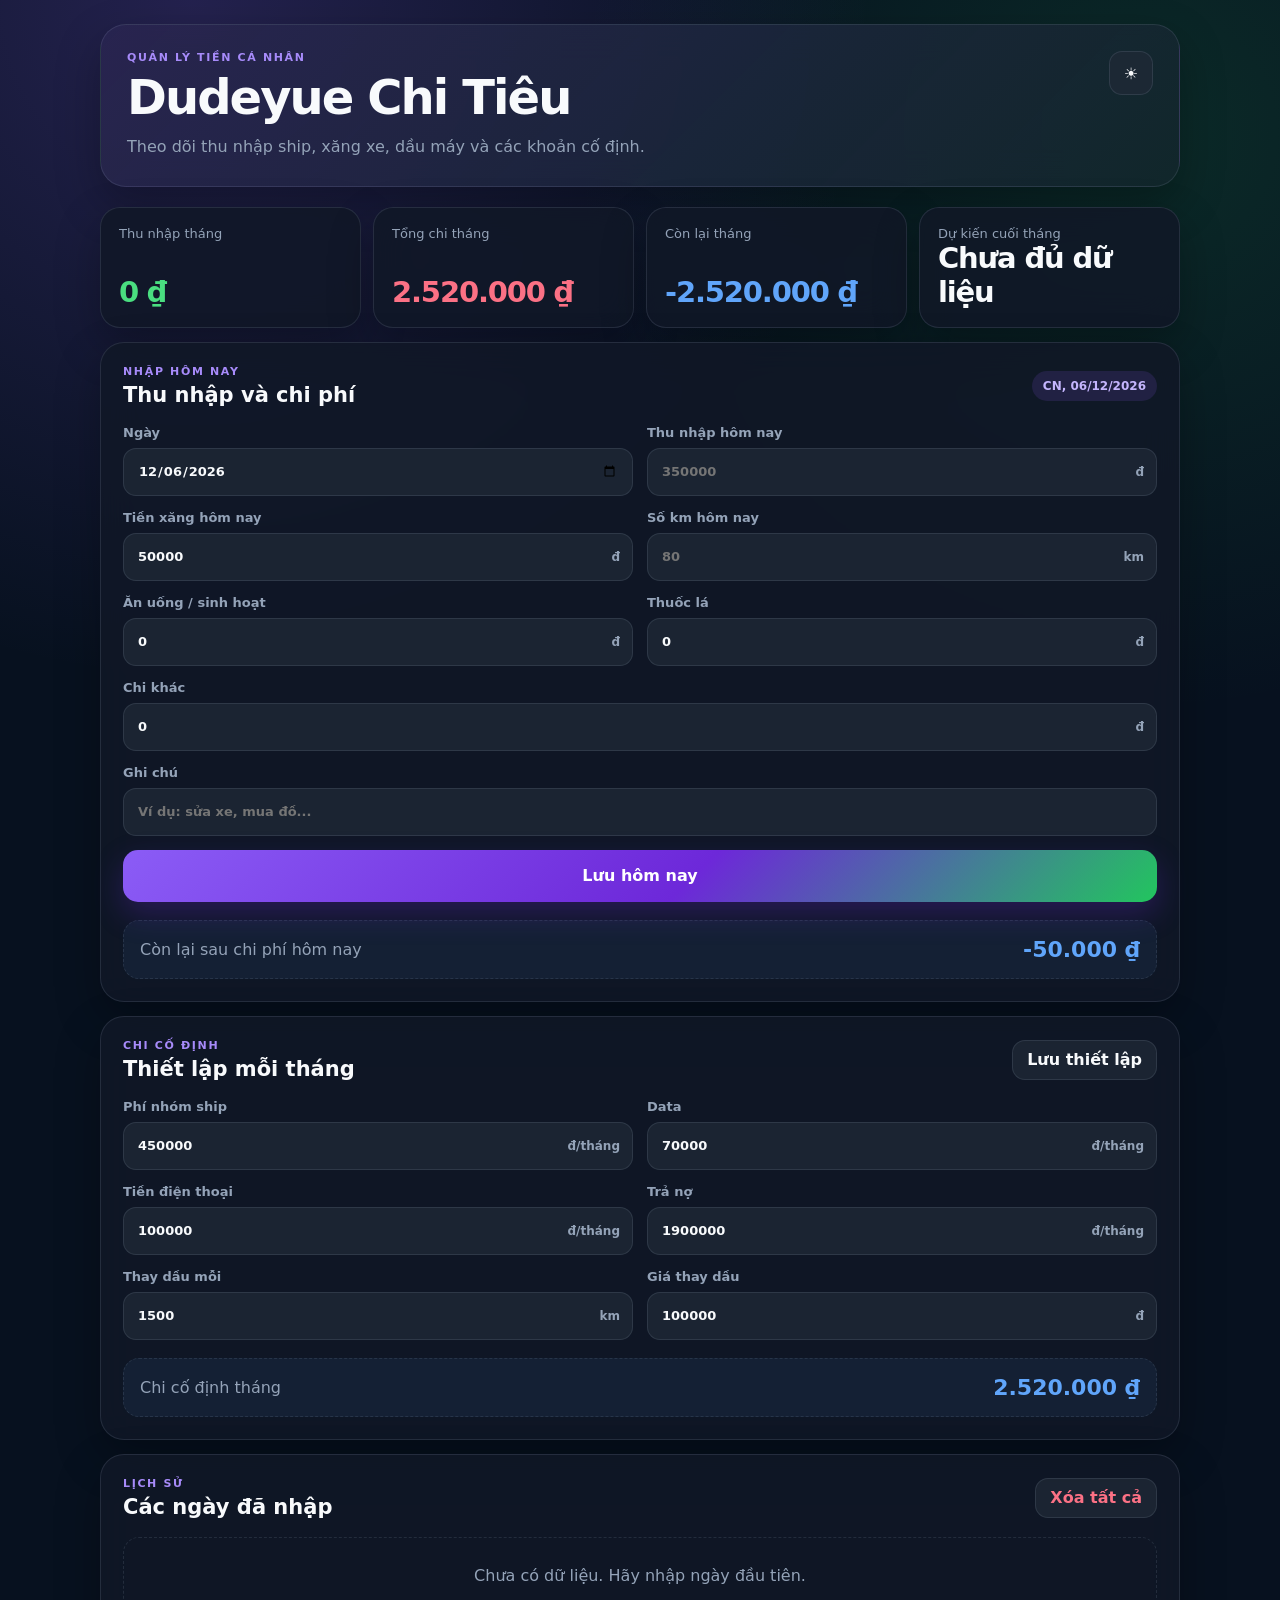
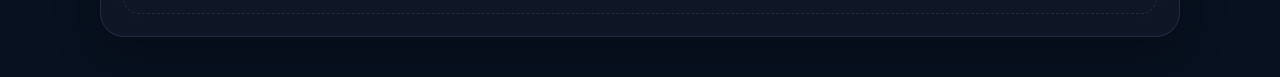
==== thuchi/index.html @ 5e810b63 "Add files via upload" ====
<!DOCTYPE html>
<html lang="vi">
<head>
  <meta charset="UTF-8" />
  <meta name="viewport" content="width=device-width, initial-scale=1, viewport-fit=cover" />
  <meta name="theme-color" content="#111827" />
  <meta name="apple-mobile-web-app-capable" content="yes" />
  <title>Dudeyue Chi Tiêu</title>
  <link rel="stylesheet" href="style.css" />
</head>
<body>
  <div class="app-shell">
    <header class="hero">
      <div>
        <p class="eyebrow">QUẢN LÝ TIỀN CÁ NHÂN</p>
        <h1>Dudeyue Chi Tiêu</h1>
        <p class="sub">Theo dõi thu nhập ship, xăng xe, dầu máy và các khoản cố định.</p>
      </div>
      <button id="themeBtn" class="icon-btn" aria-label="Đổi giao diện">☀️</button>
    </header>

    <main>
      <section class="summary-grid">
        <article class="summary-card income"><span>Thu nhập tháng</span><strong id="monthIncome">0đ</strong></article>
        <article class="summary-card expense"><span>Tổng chi tháng</span><strong id="monthExpense">0đ</strong></article>
        <article class="summary-card profit"><span>Còn lại tháng</span><strong id="monthNet">0đ</strong></article>
        <article class="summary-card"><span>Dự kiến cuối tháng</span><strong id="monthForecast">0đ</strong></article>
      </section>

      <section class="panel">
        <div class="panel-heading">
          <div><p class="eyebrow">NHẬP HÔM NAY</p><h2>Thu nhập và chi phí</h2></div>
          <span id="todayLabel" class="date-pill"></span>
        </div>

        <form id="dailyForm" class="form-grid">
          <label>Ngày<input id="entryDate" type="date" required /></label>
          <label>Thu nhập hôm nay<div class="money-input"><input id="income" type="number" inputmode="numeric" min="0" step="1000" placeholder="350000" required /><span>đ</span></div></label>
          <label>Tiền xăng hôm nay<div class="money-input"><input id="fuel" type="number" inputmode="numeric" min="0" max="200000" step="1000" value="50000" /><span>đ</span></div></label>
          <label>Số km hôm nay<div class="money-input"><input id="km" type="number" inputmode="decimal" min="0" step="1" placeholder="80" /><span>km</span></div></label>
          <label>Ăn uống / sinh hoạt<div class="money-input"><input id="food" type="number" inputmode="numeric" min="0" step="1000" value="0" /><span>đ</span></div></label>
          <label>Thuốc lá<div class="money-input"><input id="cigarette" type="number" inputmode="numeric" min="0" step="1000" value="0" /><span>đ</span></div></label>
          <label class="full">Chi khác<div class="money-input"><input id="other" type="number" inputmode="numeric" min="0" step="1000" value="0" /><span>đ</span></div></label>
          <label class="full">Ghi chú<input id="note" type="text" maxlength="100" placeholder="Ví dụ: sửa xe, mua đồ..." /></label>
          <button class="primary-btn full" type="submit">Lưu hôm nay</button>
        </form>
        <div class="instant-result"><span>Còn lại sau chi phí hôm nay</span><strong id="todayNet">0đ</strong></div>
      </section>

      <section class="panel">
        <div class="panel-heading">
          <div><p class="eyebrow">CHI CỐ ĐỊNH</p><h2>Thiết lập mỗi tháng</h2></div>
          <button id="saveSettingsBtn" class="secondary-btn" type="button">Lưu thiết lập</button>
        </div>
        <div class="settings-grid">
          <label>Phí nhóm ship<div class="money-input"><input id="groupFee" type="number" min="0" step="1000" value="450000" /><span>đ/tháng</span></div></label>
          <label>Data<div class="money-input"><input id="dataFee" type="number" min="0" step="1000" value="70000" /><span>đ/tháng</span></div></label>
          <label>Tiền điện thoại<div class="money-input"><input id="phoneFee" type="number" min="0" step="1000" value="100000" /><span>đ/tháng</span></div></label>
          <label>Trả nợ<div class="money-input"><input id="debtFee" type="number" min="0" step="1000" value="1900000" /><span>đ/tháng</span></div></label>
          <label>Thay dầu mỗi<div class="money-input"><input id="oilKm" type="number" min="1" step="100" value="1500" /><span>km</span></div></label>
          <label>Giá thay dầu<div class="money-input"><input id="oilCost" type="number" min="0" step="1000" value="100000" /><span>đ</span></div></label>
        </div>
        <div class="fixed-cost"><span>Chi cố định tháng</span><strong id="fixedTotal">0đ</strong></div>
      </section>

      <section class="panel">
        <div class="panel-heading">
          <div><p class="eyebrow">LỊCH SỬ</p><h2>Các ngày đã nhập</h2></div>
          <button id="clearBtn" class="danger-btn" type="button">Xóa tất cả</button>
        </div>
        <div id="emptyState" class="empty-state">Chưa có dữ liệu. Hãy nhập ngày đầu tiên.</div>
        <div id="historyList" class="history-list"></div>
      </section>
    </main>
  </div>
  <script src="app.js"></script>
</body>
</html>
---- thuchi/style.css ----
:root{--bg:#07111f;--panel:rgba(17,24,39,.86);--panel2:rgba(31,41,55,.78);--text:#f8fafc;--muted:#94a3b8;--border:rgba(148,163,184,.16);--primary:#8b5cf6;--green:#22c55e;--shadow:0 18px 45px rgba(0,0,0,.28)}body.light{--bg:#eef2ff;--panel:rgba(255,255,255,.92);--panel2:rgba(248,250,252,.96);--text:#0f172a;--muted:#64748b;--border:rgba(15,23,42,.1);--shadow:0 18px 45px rgba(51,65,85,.12)}*{box-sizing:border-box}body{margin:0;min-height:100vh;font-family:Inter,ui-sans-serif,system-ui,-apple-system,BlinkMacSystemFont,"Segoe UI",sans-serif;color:var(--text);background:radial-gradient(circle at 15% 0%,rgba(139,92,246,.22),transparent 34%),radial-gradient(circle at 90% 8%,rgba(34,197,94,.14),transparent 30%),var(--bg)}button,input{font:inherit}button{cursor:pointer}.app-shell{width:min(1080px,calc(100% - 24px));margin:0 auto;padding:max(24px,env(safe-area-inset-top)) 0 calc(40px + env(safe-area-inset-bottom))}.hero{display:flex;justify-content:space-between;gap:20px;margin-bottom:20px;padding:26px;border:1px solid var(--border);border-radius:26px;background:linear-gradient(135deg,rgba(139,92,246,.18),rgba(34,197,94,.08)),var(--panel);box-shadow:var(--shadow);backdrop-filter:blur(18px)}h1,h2,p{margin:0}h1{margin-top:5px;font-size:clamp(28px,6vw,48px);letter-spacing:-.04em}h2{font-size:21px}.sub{max-width:600px;margin-top:9px;color:var(--muted);line-height:1.6}.eyebrow{font-size:11px;font-weight:800;letter-spacing:.15em;color:#a78bfa}.icon-btn,.secondary-btn,.danger-btn{border:1px solid var(--border);color:var(--text);background:var(--panel2);border-radius:13px}.icon-btn{width:44px;height:44px}.summary-grid{display:grid;grid-template-columns:repeat(4,1fr);gap:12px;margin-bottom:14px}.summary-card,.panel{border:1px solid var(--border);background:var(--panel);box-shadow:var(--shadow);backdrop-filter:blur(18px)}.summary-card{min-height:118px;padding:18px;border-radius:20px;display:flex;flex-direction:column;justify-content:space-between}.summary-card span{font-size:13px;color:var(--muted)}.summary-card strong{font-size:clamp(20px,3vw,29px);letter-spacing:-.04em}.income strong{color:#4ade80}.expense strong{color:#fb7185}.profit strong{color:#60a5fa}.panel{margin-top:14px;padding:22px;border-radius:24px}.panel-heading{display:flex;justify-content:space-between;align-items:center;gap:14px;margin-bottom:18px}.panel-heading h2{margin-top:5px}.date-pill{padding:8px 11px;border-radius:999px;background:rgba(139,92,246,.14);color:#c4b5fd;font-size:12px;font-weight:700}.form-grid,.settings-grid{display:grid;grid-template-columns:repeat(2,1fr);gap:14px}label{display:flex;flex-direction:column;gap:8px;color:var(--muted);font-size:13px;font-weight:650}.full{grid-column:1/-1}input{width:100%;min-height:48px;padding:0 14px;border:1px solid var(--border);border-radius:13px;outline:none;color:var(--text);background:var(--panel2)}input:focus{border-color:rgba(139,92,246,.8);box-shadow:0 0 0 3px rgba(139,92,246,.14)}.money-input{position:relative}.money-input input{padding-right:82px}.money-input span{position:absolute;top:50%;right:13px;transform:translateY(-50%);color:var(--muted);font-size:12px}.primary-btn{min-height:52px;border:0;border-radius:15px;font-weight:800;color:#fff;background:linear-gradient(135deg,var(--primary),#6d28d9 55%,var(--green));box-shadow:0 12px 30px rgba(109,40,217,.28)}.secondary-btn,.danger-btn{min-height:40px;padding:0 14px;font-weight:750}.danger-btn{color:#fb7185}.instant-result,.fixed-cost{display:flex;justify-content:space-between;align-items:center;gap:14px;margin-top:18px;padding:16px;border:1px dashed var(--border);border-radius:16px;background:rgba(96,165,250,.07)}.instant-result span,.fixed-cost span{color:var(--muted)}.instant-result strong,.fixed-cost strong{font-size:22px;color:#60a5fa}.history-list{display:grid;gap:10px}.history-item{display:grid;grid-template-columns:1.1fr 1fr auto;gap:16px;align-items:center;padding:15px;border:1px solid var(--border);border-radius:17px;background:var(--panel2)}.history-date strong{display:block;margin-bottom:4px}.history-date span,.history-stats span{color:var(--muted);font-size:12px}.history-stats{display:flex;flex-wrap:wrap;gap:8px 14px}.history-net{text-align:right}.history-net strong{display:block;color:#4ade80}.history-net.negative strong{color:#fb7185}.delete-one{margin-top:7px;border:0;color:var(--muted);background:transparent;font-size:12px}.empty-state{padding:28px 18px;text-align:center;color:var(--muted);border:1px dashed var(--border);border-radius:16px}@media(max-width:760px){.summary-grid{grid-template-columns:repeat(2,1fr)}.form-grid,.settings-grid{grid-template-columns:1fr}.full{grid-column:auto}.history-item{grid-template-columns:1fr}.history-net{text-align:left}}@media(max-width:420px){.app-shell{width:min(100% - 14px,1080px)}.hero,.panel{padding:17px;border-radius:20px}.summary-card{padding:14px;min-height:105px}.panel-heading{align-items:flex-start}.secondary-btn,.danger-btn{padding:0 10px}}
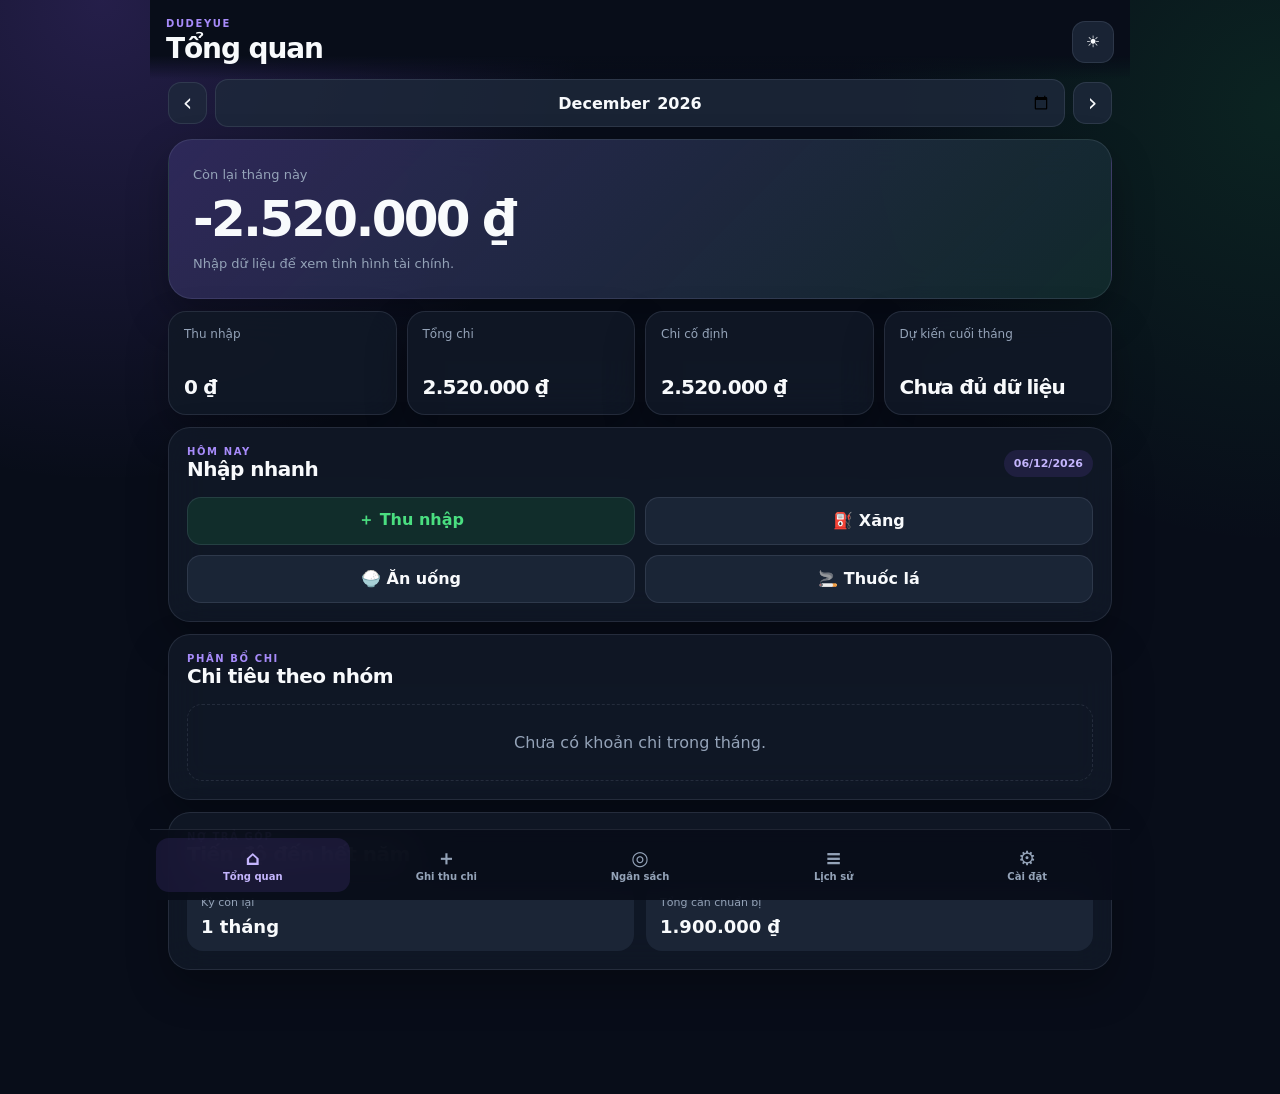
==== commit c1685b1e: "Add files via upload" ====
--- a/thuchi/index.html
+++ b/thuchi/index.html
@@ -3,76 +3,330 @@
 <head>
   <meta charset="UTF-8" />
   <meta name="viewport" content="width=device-width, initial-scale=1, viewport-fit=cover" />
-  <meta name="theme-color" content="#111827" />
+  <meta name="theme-color" content="#0b1020" />
   <meta name="apple-mobile-web-app-capable" content="yes" />
-  <title>Dudeyue Chi Tiêu</title>
+  <meta name="apple-mobile-web-app-status-bar-style" content="black-translucent" />
+  <meta name="apple-mobile-web-app-title" content="QL Thu Chi" />
+  <title>Dudeyue Quản Lý Thu Chi</title>
+  <link rel="manifest" href="manifest.json" />
   <link rel="stylesheet" href="style.css" />
 </head>
 <body>
-  <div class="app-shell">
-    <header class="hero">
+  <div class="app">
+    <header class="topbar">
       <div>
-        <p class="eyebrow">QUẢN LÝ TIỀN CÁ NHÂN</p>
-        <h1>Dudeyue Chi Tiêu</h1>
-        <p class="sub">Theo dõi thu nhập ship, xăng xe, dầu máy và các khoản cố định.</p>
+        <p class="eyebrow">DUDEYUE</p>
+        <h1 id="pageTitle">Tổng quan</h1>
       </div>
       <button id="themeBtn" class="icon-btn" aria-label="Đổi giao diện">☀️</button>
     </header>
 
-    <main>
-      <section class="summary-grid">
-        <article class="summary-card income"><span>Thu nhập tháng</span><strong id="monthIncome">0đ</strong></article>
-        <article class="summary-card expense"><span>Tổng chi tháng</span><strong id="monthExpense">0đ</strong></article>
-        <article class="summary-card profit"><span>Còn lại tháng</span><strong id="monthNet">0đ</strong></article>
-        <article class="summary-card"><span>Dự kiến cuối tháng</span><strong id="monthForecast">0đ</strong></article>
-      </section>
-
-      <section class="panel">
-        <div class="panel-heading">
-          <div><p class="eyebrow">NHẬP HÔM NAY</p><h2>Thu nhập và chi phí</h2></div>
-          <span id="todayLabel" class="date-pill"></span>
+    <main class="content">
+      <!-- DASHBOARD -->
+      <section class="page active" data-page="dashboard">
+        <div class="month-row">
+          <button id="prevMonth" class="month-btn">‹</button>
+          <input id="monthPicker" type="month" />
+          <button id="nextMonth" class="month-btn">›</button>
         </div>
 
-        <form id="dailyForm" class="form-grid">
-          <label>Ngày<input id="entryDate" type="date" required /></label>
-          <label>Thu nhập hôm nay<div class="money-input"><input id="income" type="number" inputmode="numeric" min="0" step="1000" placeholder="350000" required /><span>đ</span></div></label>
-          <label>Tiền xăng hôm nay<div class="money-input"><input id="fuel" type="number" inputmode="numeric" min="0" max="200000" step="1000" value="50000" /><span>đ</span></div></label>
-          <label>Số km hôm nay<div class="money-input"><input id="km" type="number" inputmode="decimal" min="0" step="1" placeholder="80" /><span>km</span></div></label>
-          <label>Ăn uống / sinh hoạt<div class="money-input"><input id="food" type="number" inputmode="numeric" min="0" step="1000" value="0" /><span>đ</span></div></label>
-          <label>Thuốc lá<div class="money-input"><input id="cigarette" type="number" inputmode="numeric" min="0" step="1000" value="0" /><span>đ</span></div></label>
-          <label class="full">Chi khác<div class="money-input"><input id="other" type="number" inputmode="numeric" min="0" step="1000" value="0" /><span>đ</span></div></label>
-          <label class="full">Ghi chú<input id="note" type="text" maxlength="100" placeholder="Ví dụ: sửa xe, mua đồ..." /></label>
-          <button class="primary-btn full" type="submit">Lưu hôm nay</button>
-        </form>
-        <div class="instant-result"><span>Còn lại sau chi phí hôm nay</span><strong id="todayNet">0đ</strong></div>
-      </section>
-
-      <section class="panel">
-        <div class="panel-heading">
-          <div><p class="eyebrow">CHI CỐ ĐỊNH</p><h2>Thiết lập mỗi tháng</h2></div>
-          <button id="saveSettingsBtn" class="secondary-btn" type="button">Lưu thiết lập</button>
-        </div>
-        <div class="settings-grid">
-          <label>Phí nhóm ship<div class="money-input"><input id="groupFee" type="number" min="0" step="1000" value="450000" /><span>đ/tháng</span></div></label>
-          <label>Data<div class="money-input"><input id="dataFee" type="number" min="0" step="1000" value="70000" /><span>đ/tháng</span></div></label>
-          <label>Tiền điện thoại<div class="money-input"><input id="phoneFee" type="number" min="0" step="1000" value="100000" /><span>đ/tháng</span></div></label>
-          <label>Trả nợ<div class="money-input"><input id="debtFee" type="number" min="0" step="1000" value="1900000" /><span>đ/tháng</span></div></label>
-          <label>Thay dầu mỗi<div class="money-input"><input id="oilKm" type="number" min="1" step="100" value="1500" /><span>km</span></div></label>
-          <label>Giá thay dầu<div class="money-input"><input id="oilCost" type="number" min="0" step="1000" value="100000" /><span>đ</span></div></label>
-        </div>
-        <div class="fixed-cost"><span>Chi cố định tháng</span><strong id="fixedTotal">0đ</strong></div>
-      </section>
-
-      <section class="panel">
-        <div class="panel-heading">
-          <div><p class="eyebrow">LỊCH SỬ</p><h2>Các ngày đã nhập</h2></div>
-          <button id="clearBtn" class="danger-btn" type="button">Xóa tất cả</button>
-        </div>
-        <div id="emptyState" class="empty-state">Chưa có dữ liệu. Hãy nhập ngày đầu tiên.</div>
-        <div id="historyList" class="history-list"></div>
+        <section class="balance-card">
+          <span>Còn lại tháng này</span>
+          <strong id="dashNet">0đ</strong>
+          <p id="dashAdvice">Nhập dữ liệu để xem tình hình tài chính.</p>
+        </section>
+
+        <section class="stats-grid">
+          <article class="stat">
+            <span>Thu nhập</span>
+            <strong id="dashIncome">0đ</strong>
+          </article>
+          <article class="stat">
+            <span>Tổng chi</span>
+            <strong id="dashExpense">0đ</strong>
+          </article>
+          <article class="stat">
+            <span>Chi cố định</span>
+            <strong id="dashFixed">0đ</strong>
+          </article>
+          <article class="stat">
+            <span>Dự kiến cuối tháng</span>
+            <strong id="dashForecast">0đ</strong>
+          </article>
+        </section>
+
+        <section class="panel">
+          <div class="panel-head">
+            <div>
+              <p class="eyebrow">HÔM NAY</p>
+              <h2>Nhập nhanh</h2>
+            </div>
+            <span id="todayText" class="pill"></span>
+          </div>
+          <div class="quick-grid">
+            <button class="quick-add income-btn" data-quick="income">＋ Thu nhập</button>
+            <button class="quick-add" data-quick="fuel">⛽ Xăng</button>
+            <button class="quick-add" data-quick="food">🍚 Ăn uống</button>
+            <button class="quick-add" data-quick="cigarette">🚬 Thuốc lá</button>
+          </div>
+        </section>
+
+        <section class="panel">
+          <div class="panel-head">
+            <div>
+              <p class="eyebrow">PHÂN BỔ CHI</p>
+              <h2>Chi tiêu theo nhóm</h2>
+            </div>
+          </div>
+          <div id="categoryBars" class="category-bars"></div>
+        </section>
+
+        <section class="panel">
+          <div class="panel-head">
+            <div>
+              <p class="eyebrow">NỢ TRẢ GÓP</p>
+              <h2>Tiến độ đến hết năm</h2>
+            </div>
+          </div>
+          <div class="debt-progress">
+            <div>
+              <span>Kỳ còn lại</span>
+              <strong id="debtMonths">0 tháng</strong>
+            </div>
+            <div>
+              <span>Tổng cần chuẩn bị</span>
+              <strong id="debtRemaining">0đ</strong>
+            </div>
+          </div>
+        </section>
+      </section>
+
+      <!-- ADD -->
+      <section class="page" data-page="add">
+        <section class="panel">
+          <div class="panel-head">
+            <div>
+              <p class="eyebrow">GHI GIAO DỊCH</p>
+              <h2>Thu nhập hoặc chi tiêu</h2>
+            </div>
+          </div>
+
+          <form id="entryForm" class="form-grid">
+            <label>
+              Loại giao dịch
+              <div class="segmented">
+                <button class="type-btn active" type="button" data-type="income">Thu nhập</button>
+                <button class="type-btn" type="button" data-type="expense">Chi tiêu</button>
+              </div>
+            </label>
+
+            <label>
+              Ngày
+              <input id="entryDate" type="date" required />
+            </label>
+
+            <label>
+              Số tiền
+              <div class="money-field">
+                <input id="amount" type="number" inputmode="numeric" min="0" step="1000" placeholder="350000" required />
+                <span>đ</span>
+              </div>
+            </label>
+
+            <label id="categoryWrap">
+              Danh mục
+              <select id="category">
+                <option value="fuel">⛽ Xăng xe</option>
+                <option value="food">🍚 Ăn uống</option>
+                <option value="cigarette">🚬 Thuốc lá</option>
+                <option value="phone">📱 Điện thoại</option>
+                <option value="maintenance">🔧 Sửa xe / dầu máy</option>
+                <option value="debt">💳 Trả nợ</option>
+                <option value="group">👥 Phí nhóm</option>
+                <option value="other">📦 Chi khác</option>
+              </select>
+            </label>
+
+            <label id="kmWrap" class="hidden">
+              Số km hiện tại
+              <div class="money-field">
+                <input id="odometer" type="number" inputmode="decimal" min="0" step="1" placeholder="Ví dụ: 12500" />
+                <span>km</span>
+              </div>
+            </label>
+
+            <label>
+              Ghi chú
+              <input id="note" type="text" maxlength="120" placeholder="Không bắt buộc" />
+            </label>
+
+            <button class="primary-btn" type="submit">Lưu giao dịch</button>
+          </form>
+        </section>
+
+        <section class="panel">
+          <div class="panel-head">
+            <div>
+              <p class="eyebrow">NHẮC DẦU MÁY</p>
+              <h2>Tình trạng hiện tại</h2>
+            </div>
+          </div>
+          <div class="oil-box">
+            <div>
+              <span>Km từ lần thay gần nhất</span>
+              <strong id="oilDriven">0 km</strong>
+            </div>
+            <div>
+              <span>Còn lại</span>
+              <strong id="oilLeft">1.500 km</strong>
+            </div>
+          </div>
+          <button id="markOilChanged" class="secondary-btn wide" type="button">Đã thay dầu hôm nay</button>
+        </section>
+      </section>
+
+      <!-- BUDGET -->
+      <section class="page" data-page="budget">
+        <section class="panel">
+          <div class="panel-head">
+            <div>
+              <p class="eyebrow">NGÂN SÁCH</p>
+              <h2>Giới hạn chi mỗi tháng</h2>
+            </div>
+            <button id="saveBudget" class="secondary-btn">Lưu</button>
+          </div>
+
+          <div class="form-grid">
+            <label>Ăn uống
+              <div class="money-field"><input id="budgetFood" type="number" step="10000" /><span>đ</span></div>
+            </label>
+            <label>Thuốc lá
+              <div class="money-field"><input id="budgetCigarette" type="number" step="10000" /><span>đ</span></div>
+            </label>
+            <label>Xăng xe
+              <div class="money-field"><input id="budgetFuel" type="number" step="10000" /><span>đ</span></div>
+            </label>
+            <label>Chi khác
+              <div class="money-field"><input id="budgetOther" type="number" step="10000" /><span>đ</span></div>
+            </label>
+          </div>
+        </section>
+
+        <section class="panel">
+          <div class="panel-head">
+            <div>
+              <p class="eyebrow">THEO DÕI</p>
+              <h2>Đã dùng bao nhiêu ngân sách</h2>
+            </div>
+          </div>
+          <div id="budgetProgress" class="budget-progress"></div>
+        </section>
+      </section>
+
+      <!-- HISTORY -->
+      <section class="page" data-page="history">
+        <section class="panel">
+          <div class="panel-head">
+            <div>
+              <p class="eyebrow">LỊCH SỬ</p>
+              <h2>Danh sách giao dịch</h2>
+            </div>
+          </div>
+
+          <div class="filters">
+            <select id="filterType">
+              <option value="all">Tất cả</option>
+              <option value="income">Thu nhập</option>
+              <option value="expense">Chi tiêu</option>
+            </select>
+            <input id="filterMonth" type="month" />
+          </div>
+
+          <div id="historyList" class="history-list"></div>
+          <div id="emptyState" class="empty-state">Chưa có giao dịch nào.</div>
+        </section>
+      </section>
+
+      <!-- SETTINGS -->
+      <section class="page" data-page="settings">
+        <section class="panel">
+          <div class="panel-head">
+            <div>
+              <p class="eyebrow">CHI CỐ ĐỊNH</p>
+              <h2>Thiết lập hàng tháng</h2>
+            </div>
+            <button id="saveSettings" class="secondary-btn">Lưu</button>
+          </div>
+
+          <div class="form-grid">
+            <label>Phí nhóm ship
+              <div class="money-field"><input id="groupFee" type="number" step="1000" /><span>đ</span></div>
+            </label>
+            <label>Data
+              <div class="money-field"><input id="dataFee" type="number" step="1000" /><span>đ</span></div>
+            </label>
+            <label>Tiền điện thoại
+              <div class="money-field"><input id="phoneFee" type="number" step="1000" /><span>đ</span></div>
+            </label>
+            <label>Trả nợ mỗi tháng
+              <div class="money-field"><input id="debtFee" type="number" step="1000" /><span>đ</span></div>
+            </label>
+            <label>Thay dầu mỗi
+              <div class="money-field"><input id="oilInterval" type="number" step="100" /><span>km</span></div>
+            </label>
+            <label>Giá thay dầu
+              <div class="money-field"><input id="oilCost" type="number" step="1000" /><span>đ</span></div>
+            </label>
+            <label>Ngày trả nợ hàng tháng
+              <div class="money-field"><input id="debtDay" type="number" min="1" max="28" /><span>ngày</span></div>
+            </label>
+            <label>Tháng kết thúc nợ
+              <input id="debtEnd" type="month" />
+            </label>
+          </div>
+        </section>
+
+        <section class="panel">
+          <div class="panel-head">
+            <div>
+              <p class="eyebrow">DỮ LIỆU</p>
+              <h2>Sao lưu và khôi phục</h2>
+            </div>
+          </div>
+          <div class="data-actions">
+            <button id="exportBtn" class="secondary-btn">Xuất bản sao lưu</button>
+            <label class="secondary-btn file-label">
+              Nhập bản sao lưu
+              <input id="importFile" type="file" accept="application/json" />
+            </label>
+            <button id="clearAll" class="danger-btn">Xóa toàn bộ dữ liệu</button>
+          </div>
+          <p class="hint">Dữ liệu lưu trên trình duyệt. Nên xuất sao lưu định kỳ nếu dùng trên iPhone.</p>
+        </section>
       </section>
     </main>
+
+    <nav class="bottom-nav">
+      <button class="nav-btn active" data-target="dashboard"><span>⌂</span>Tổng quan</button>
+      <button class="nav-btn" data-target="add"><span>＋</span>Ghi thu chi</button>
+      <button class="nav-btn" data-target="budget"><span>◎</span>Ngân sách</button>
+      <button class="nav-btn" data-target="history"><span>≡</span>Lịch sử</button>
+      <button class="nav-btn" data-target="settings"><span>⚙</span>Cài đặt</button>
+    </nav>
   </div>
+
+  <div id="quickModal" class="modal hidden">
+    <div class="modal-card">
+      <div class="panel-head">
+        <h2 id="quickTitle">Nhập nhanh</h2>
+        <button id="closeModal" class="icon-btn">×</button>
+      </div>
+      <input id="quickAmount" type="number" inputmode="numeric" min="0" step="1000" placeholder="Nhập số tiền" />
+      <button id="saveQuick" class="primary-btn wide">Lưu</button>
+    </div>
+  </div>
+
+  <div id="toast" class="toast"></div>
   <script src="app.js"></script>
 </body>
 </html>
--- a/thuchi/style.css
+++ b/thuchi/style.css
@@ -1 +1,182 @@
-:root{--bg:#07111f;--panel:rgba(17,24,39,.86);--panel2:rgba(31,41,55,.78);--text:#f8fafc;--muted:#94a3b8;--border:rgba(148,163,184,.16);--primary:#8b5cf6;--green:#22c55e;--shadow:0 18px 45px rgba(0,0,0,.28)}body.light{--bg:#eef2ff;--panel:rgba(255,255,255,.92);--panel2:rgba(248,250,252,.96);--text:#0f172a;--muted:#64748b;--border:rgba(15,23,42,.1);--shadow:0 18px 45px rgba(51,65,85,.12)}*{box-sizing:border-box}body{margin:0;min-height:100vh;font-family:Inter,ui-sans-serif,system-ui,-apple-system,BlinkMacSystemFont,"Segoe UI",sans-serif;color:var(--text);background:radial-gradient(circle at 15% 0%,rgba(139,92,246,.22),transparent 34%),radial-gradient(circle at 90% 8%,rgba(34,197,94,.14),transparent 30%),var(--bg)}button,input{font:inherit}button{cursor:pointer}.app-shell{width:min(1080px,calc(100% - 24px));margin:0 auto;padding:max(24px,env(safe-area-inset-top)) 0 calc(40px + env(safe-area-inset-bottom))}.hero{display:flex;justify-content:space-between;gap:20px;margin-bottom:20px;padding:26px;border:1px solid var(--border);border-radius:26px;background:linear-gradient(135deg,rgba(139,92,246,.18),rgba(34,197,94,.08)),var(--panel);box-shadow:var(--shadow);backdrop-filter:blur(18px)}h1,h2,p{margin:0}h1{margin-top:5px;font-size:clamp(28px,6vw,48px);letter-spacing:-.04em}h2{font-size:21px}.sub{max-width:600px;margin-top:9px;color:var(--muted);line-height:1.6}.eyebrow{font-size:11px;font-weight:800;letter-spacing:.15em;color:#a78bfa}.icon-btn,.secondary-btn,.danger-btn{border:1px solid var(--border);color:var(--text);background:var(--panel2);border-radius:13px}.icon-btn{width:44px;height:44px}.summary-grid{display:grid;grid-template-columns:repeat(4,1fr);gap:12px;margin-bottom:14px}.summary-card,.panel{border:1px solid var(--border);background:var(--panel);box-shadow:var(--shadow);backdrop-filter:blur(18px)}.summary-card{min-height:118px;padding:18px;border-radius:20px;display:flex;flex-direction:column;justify-content:space-between}.summary-card span{font-size:13px;color:var(--muted)}.summary-card strong{font-size:clamp(20px,3vw,29px);letter-spacing:-.04em}.income strong{color:#4ade80}.expense strong{color:#fb7185}.profit strong{color:#60a5fa}.panel{margin-top:14px;padding:22px;border-radius:24px}.panel-heading{display:flex;justify-content:space-between;align-items:center;gap:14px;margin-bottom:18px}.panel-heading h2{margin-top:5px}.date-pill{padding:8px 11px;border-radius:999px;background:rgba(139,92,246,.14);color:#c4b5fd;font-size:12px;font-weight:700}.form-grid,.settings-grid{display:grid;grid-template-columns:repeat(2,1fr);gap:14px}label{display:flex;flex-direction:column;gap:8px;color:var(--muted);font-size:13px;font-weight:650}.full{grid-column:1/-1}input{width:100%;min-height:48px;padding:0 14px;border:1px solid var(--border);border-radius:13px;outline:none;color:var(--text);background:var(--panel2)}input:focus{border-color:rgba(139,92,246,.8);box-shadow:0 0 0 3px rgba(139,92,246,.14)}.money-input{position:relative}.money-input input{padding-right:82px}.money-input span{position:absolute;top:50%;right:13px;transform:translateY(-50%);color:var(--muted);font-size:12px}.primary-btn{min-height:52px;border:0;border-radius:15px;font-weight:800;color:#fff;background:linear-gradient(135deg,var(--primary),#6d28d9 55%,var(--green));box-shadow:0 12px 30px rgba(109,40,217,.28)}.secondary-btn,.danger-btn{min-height:40px;padding:0 14px;font-weight:750}.danger-btn{color:#fb7185}.instant-result,.fixed-cost{display:flex;justify-content:space-between;align-items:center;gap:14px;margin-top:18px;padding:16px;border:1px dashed var(--border);border-radius:16px;background:rgba(96,165,250,.07)}.instant-result span,.fixed-cost span{color:var(--muted)}.instant-result strong,.fixed-cost strong{font-size:22px;color:#60a5fa}.history-list{display:grid;gap:10px}.history-item{display:grid;grid-template-columns:1.1fr 1fr auto;gap:16px;align-items:center;padding:15px;border:1px solid var(--border);border-radius:17px;background:var(--panel2)}.history-date strong{display:block;margin-bottom:4px}.history-date span,.history-stats span{color:var(--muted);font-size:12px}.history-stats{display:flex;flex-wrap:wrap;gap:8px 14px}.history-net{text-align:right}.history-net strong{display:block;color:#4ade80}.history-net.negative strong{color:#fb7185}.delete-one{margin-top:7px;border:0;color:var(--muted);background:transparent;font-size:12px}.empty-state{padding:28px 18px;text-align:center;color:var(--muted);border:1px dashed var(--border);border-radius:16px}@media(max-width:760px){.summary-grid{grid-template-columns:repeat(2,1fr)}.form-grid,.settings-grid{grid-template-columns:1fr}.full{grid-column:auto}.history-item{grid-template-columns:1fr}.history-net{text-align:left}}@media(max-width:420px){.app-shell{width:min(100% - 14px,1080px)}.hero,.panel{padding:17px;border-radius:20px}.summary-card{padding:14px;min-height:105px}.panel-heading{align-items:flex-start}.secondary-btn,.danger-btn{padding:0 10px}}
+:root {
+  --bg: #080d19;
+  --surface: rgba(17, 24, 39, .92);
+  --surface2: rgba(30, 41, 59, .82);
+  --text: #f8fafc;
+  --muted: #94a3b8;
+  --border: rgba(148, 163, 184, .16);
+  --purple: #8b5cf6;
+  --green: #22c55e;
+  --red: #fb7185;
+  --blue: #60a5fa;
+  --shadow: 0 18px 42px rgba(0, 0, 0, .28);
+}
+
+body.light {
+  --bg: #edf2ff;
+  --surface: rgba(255,255,255,.94);
+  --surface2: rgba(248,250,252,.98);
+  --text: #0f172a;
+  --muted: #64748b;
+  --border: rgba(15,23,42,.1);
+  --shadow: 0 16px 34px rgba(51,65,85,.13);
+}
+
+* { box-sizing: border-box; }
+html { scroll-behavior: smooth; }
+body {
+  margin: 0;
+  min-height: 100vh;
+  color: var(--text);
+  font-family: Inter, ui-sans-serif, system-ui, -apple-system, BlinkMacSystemFont, "Segoe UI", sans-serif;
+  background:
+    radial-gradient(circle at 8% 0%, rgba(139,92,246,.22), transparent 30%),
+    radial-gradient(circle at 100% 10%, rgba(34,197,94,.12), transparent 27%),
+    var(--bg);
+}
+button, input, select { font: inherit; }
+button { cursor: pointer; }
+h1,h2,p { margin: 0; }
+.app { width: min(980px, 100%); margin: auto; padding-bottom: 94px; }
+.topbar {
+  position: sticky; top: 0; z-index: 20;
+  display: flex; justify-content: space-between; align-items: center;
+  padding: max(18px, env(safe-area-inset-top)) 16px 14px;
+  background: linear-gradient(to bottom, var(--bg) 70%, transparent);
+}
+h1 { margin-top: 3px; font-size: 28px; letter-spacing: -.04em; }
+h2 { font-size: 20px; letter-spacing: -.025em; }
+.eyebrow { font-size: 10px; font-weight: 850; letter-spacing: .16em; color: #a78bfa; }
+.content { padding: 0 12px 18px; }
+.page { display: none; animation: fade .2s ease; }
+.page.active { display: block; }
+@keyframes fade { from {opacity:.4;transform:translateY(4px)} to {opacity:1;transform:none} }
+
+.panel, .balance-card, .stat {
+  border: 1px solid var(--border);
+  background: var(--surface);
+  box-shadow: var(--shadow);
+  backdrop-filter: blur(18px);
+}
+.panel { padding: 18px; border-radius: 22px; margin-bottom: 12px; }
+.panel-head { display:flex; align-items:center; justify-content:space-between; gap:12px; margin-bottom:16px; }
+
+.icon-btn, .month-btn {
+  width: 42px; height: 42px; border: 1px solid var(--border);
+  border-radius: 13px; color: var(--text); background: var(--surface2);
+}
+.month-row { display:flex; align-items:center; gap:8px; margin-bottom:12px; }
+.month-row input { text-align:center; font-weight:750; }
+.month-btn { font-size:24px; }
+
+.balance-card {
+  padding: 24px; border-radius: 24px; margin-bottom:12px;
+  background: linear-gradient(135deg, rgba(139,92,246,.24), rgba(34,197,94,.1)), var(--surface);
+}
+.balance-card span { color:var(--muted); font-size:13px; }
+.balance-card strong { display:block; margin:7px 0; font-size:clamp(32px,8vw,50px); letter-spacing:-.055em; }
+.balance-card p { color:var(--muted); line-height:1.45; font-size:13px; }
+
+.stats-grid { display:grid; grid-template-columns:repeat(2,1fr); gap:10px; margin-bottom:12px; }
+.stat { min-height:104px; padding:15px; border-radius:18px; display:flex; flex-direction:column; justify-content:space-between; }
+.stat span { color:var(--muted); font-size:12px; }
+.stat strong { font-size:20px; letter-spacing:-.035em; word-break:break-word; }
+
+.quick-grid { display:grid; grid-template-columns:repeat(2,1fr); gap:10px; }
+.quick-add {
+  min-height:48px; border:1px solid var(--border); border-radius:14px;
+  color:var(--text); font-weight:750; background:var(--surface2);
+}
+.quick-add.income-btn { background:rgba(34,197,94,.13); color:#4ade80; }
+
+.pill { padding:7px 10px; border-radius:999px; color:#c4b5fd; background:rgba(139,92,246,.13); font-size:11px; font-weight:750; }
+
+.category-bars, .budget-progress { display:grid; gap:14px; }
+.bar-row { display:grid; gap:7px; }
+.bar-meta { display:flex; justify-content:space-between; gap:10px; font-size:12px; }
+.bar-meta span:first-child { color:var(--muted); }
+.bar-track { height:9px; overflow:hidden; border-radius:999px; background:var(--surface2); }
+.bar-fill { height:100%; min-width:2px; border-radius:inherit; background:linear-gradient(90deg,var(--purple),var(--green)); }
+
+.debt-progress, .oil-box { display:grid; grid-template-columns:1fr 1fr; gap:12px; }
+.debt-progress > div, .oil-box > div { padding:14px; border-radius:16px; background:var(--surface2); }
+.debt-progress span, .oil-box span { display:block; color:var(--muted); font-size:11px; margin-bottom:7px; }
+.debt-progress strong, .oil-box strong { font-size:18px; }
+
+.form-grid { display:grid; gap:14px; }
+label { display:grid; gap:8px; color:var(--muted); font-size:12px; font-weight:700; }
+input, select {
+  width:100%; min-height:48px; padding:0 13px; outline:none;
+  border:1px solid var(--border); border-radius:13px;
+  color:var(--text); background:var(--surface2);
+}
+input:focus, select:focus { border-color:rgba(139,92,246,.8); box-shadow:0 0 0 3px rgba(139,92,246,.13); }
+.money-field { position:relative; }
+.money-field input { padding-right:72px; }
+.money-field span { position:absolute; right:13px; top:50%; transform:translateY(-50%); color:var(--muted); font-size:11px; }
+
+.segmented { display:grid; grid-template-columns:1fr 1fr; padding:4px; border:1px solid var(--border); border-radius:14px; background:var(--surface2); }
+.type-btn { min-height:40px; border:0; border-radius:10px; color:var(--muted); background:transparent; font-weight:800; }
+.type-btn.active { color:white; background:var(--purple); }
+
+.primary-btn, .secondary-btn, .danger-btn {
+  min-height:44px; border-radius:13px; font-weight:800;
+}
+.primary-btn { border:0; color:white; background:linear-gradient(135deg,var(--purple),#6d28d9 58%,var(--green)); }
+.secondary-btn { padding:0 14px; border:1px solid var(--border); color:var(--text); background:var(--surface2); }
+.danger-btn { padding:0 14px; border:1px solid rgba(251,113,133,.25); color:var(--red); background:rgba(251,113,133,.08); }
+.wide { width:100%; margin-top:12px; }
+.hidden { display:none !important; }
+
+.filters { display:grid; grid-template-columns:1fr 1fr; gap:9px; margin-bottom:14px; }
+.history-list { display:grid; gap:9px; }
+.history-item {
+  display:grid; grid-template-columns:44px 1fr auto; gap:11px; align-items:center;
+  padding:13px; border:1px solid var(--border); border-radius:16px; background:var(--surface2);
+}
+.history-icon { width:42px; height:42px; display:grid; place-items:center; border-radius:13px; background:rgba(139,92,246,.12); font-size:19px; }
+.history-main strong { display:block; font-size:14px; margin-bottom:3px; }
+.history-main span { color:var(--muted); font-size:11px; }
+.history-money { text-align:right; }
+.history-money strong { display:block; color:var(--red); font-size:14px; }
+.history-money.income strong { color:#4ade80; }
+.history-actions { margin-top:5px; display:flex; justify-content:flex-end; gap:8px; }
+.mini-btn { border:0; padding:0; color:var(--muted); background:transparent; font-size:11px; }
+.empty-state { padding:28px 12px; text-align:center; color:var(--muted); border:1px dashed var(--border); border-radius:15px; }
+
+.data-actions { display:grid; gap:9px; }
+.file-label { display:flex; align-items:center; justify-content:center; }
+.file-label input { display:none; }
+.hint { margin-top:12px; color:var(--muted); font-size:11px; line-height:1.5; }
+
+.bottom-nav {
+  position:fixed; z-index:30; left:50%; bottom:0; transform:translateX(-50%);
+  width:min(980px,100%); display:grid; grid-template-columns:repeat(5,1fr);
+  padding:8px 6px calc(8px + env(safe-area-inset-bottom));
+  border-top:1px solid var(--border); background:rgba(8,13,25,.91); backdrop-filter:blur(20px);
+}
+body.light .bottom-nav { background:rgba(255,255,255,.91); }
+.nav-btn {
+  min-height:54px; border:0; border-radius:13px; color:var(--muted);
+  background:transparent; display:flex; flex-direction:column; align-items:center; justify-content:center;
+  gap:3px; font-size:10px; font-weight:750;
+}
+.nav-btn span { font-size:20px; line-height:1; }
+.nav-btn.active { color:#c4b5fd; background:rgba(139,92,246,.12); }
+
+.modal { position:fixed; inset:0; z-index:50; display:grid; place-items:end center; padding:14px; background:rgba(0,0,0,.55); }
+.modal.hidden { display:none; }
+.modal-card { width:min(520px,100%); padding:18px; border:1px solid var(--border); border-radius:23px; background:var(--surface); box-shadow:var(--shadow); }
+.toast {
+  position:fixed; left:50%; bottom:92px; z-index:80; transform:translate(-50%,20px);
+  padding:11px 15px; border-radius:999px; color:white; background:#111827;
+  opacity:0; pointer-events:none; transition:.2s;
+}
+.toast.show { opacity:1; transform:translate(-50%,0); }
+
+@media (min-width:700px) {
+  .content { padding-inline:18px; }
+  .stats-grid { grid-template-columns:repeat(4,1fr); }
+  .form-grid { grid-template-columns:repeat(2,1fr); }
+  .form-grid .primary-btn { grid-column:1/-1; }
+}
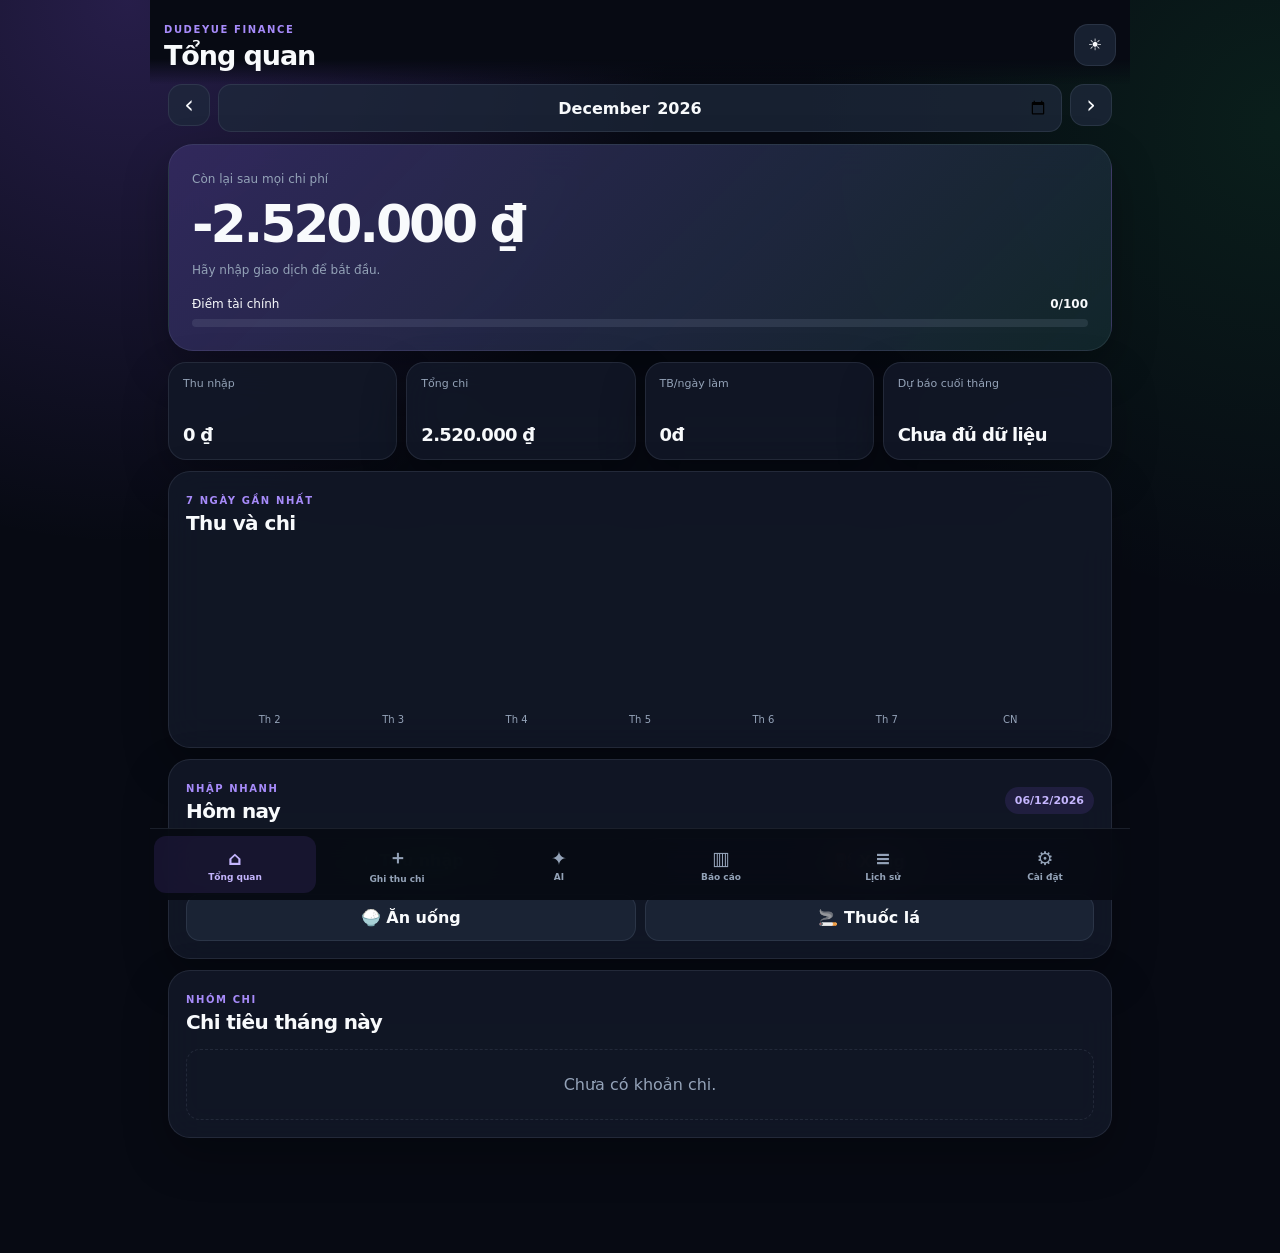
==== commit 02ab1e85: "Add files via upload" ====
--- a/thuchi/index.html
+++ b/thuchi/index.html
@@ -1,332 +1,119 @@
-<!DOCTYPE html>
+<!doctype html>
 <html lang="vi">
 <head>
-  <meta charset="UTF-8" />
-  <meta name="viewport" content="width=device-width, initial-scale=1, viewport-fit=cover" />
-  <meta name="theme-color" content="#0b1020" />
-  <meta name="apple-mobile-web-app-capable" content="yes" />
-  <meta name="apple-mobile-web-app-status-bar-style" content="black-translucent" />
-  <meta name="apple-mobile-web-app-title" content="QL Thu Chi" />
-  <title>Dudeyue Quản Lý Thu Chi</title>
-  <link rel="manifest" href="manifest.json" />
-  <link rel="stylesheet" href="style.css" />
+  <meta charset="utf-8">
+  <meta name="viewport" content="width=device-width,initial-scale=1,viewport-fit=cover">
+  <meta name="theme-color" content="#080b16">
+  <meta name="apple-mobile-web-app-capable" content="yes">
+  <meta name="apple-mobile-web-app-status-bar-style" content="black-translucent">
+  <title>Dudeyue Thu Chi V3</title>
+  <link rel="manifest" href="manifest.json">
+  <link rel="stylesheet" href="style.css">
 </head>
 <body>
-  <div class="app">
-    <header class="topbar">
-      <div>
-        <p class="eyebrow">DUDEYUE</p>
-        <h1 id="pageTitle">Tổng quan</h1>
+<div class="app-shell">
+  <header class="topbar">
+    <div><small>DUDEYUE FINANCE</small><h1 id="pageTitle">Tổng quan</h1></div>
+    <button id="themeBtn" class="icon-btn" aria-label="Đổi giao diện">☀️</button>
+  </header>
+
+  <main>
+    <section class="page active" data-page="home">
+      <div class="month-switch"><button id="prevMonth">‹</button><input id="monthPicker" type="month"><button id="nextMonth">›</button></div>
+      <article class="hero-card">
+        <span>Còn lại sau mọi chi phí</span><strong id="netValue">0đ</strong><p id="heroNote">Hãy nhập giao dịch để bắt đầu.</p>
+        <div class="score-line"><span>Điểm tài chính</span><b id="scoreValue">--/100</b></div>
+        <div class="score-track"><i id="scoreBar"></i></div>
+      </article>
+      <div class="stat-grid">
+        <article><span>Thu nhập</span><b id="incomeValue">0đ</b></article>
+        <article><span>Tổng chi</span><b id="expenseValue">0đ</b></article>
+        <article><span>TB/ngày làm</span><b id="avgDayValue">0đ</b></article>
+        <article><span>Dự báo cuối tháng</span><b id="forecastValue">0đ</b></article>
       </div>
-      <button id="themeBtn" class="icon-btn" aria-label="Đổi giao diện">☀️</button>
-    </header>
+      <article class="panel">
+        <div class="panel-head"><div><small>7 NGÀY GẦN NHẤT</small><h2>Thu và chi</h2></div></div>
+        <canvas id="weekChart" height="180"></canvas>
+      </article>
+      <article class="panel">
+        <div class="panel-head"><div><small>NHẬP NHANH</small><h2>Hôm nay</h2></div><span id="todayLabel" class="pill"></span></div>
+        <div class="quick-grid">
+          <button data-quick="income" class="quick income">＋ Thu nhập</button>
+          <button data-quick="fuel" class="quick">⛽ Xăng</button>
+          <button data-quick="food" class="quick">🍚 Ăn uống</button>
+          <button data-quick="cigarette" class="quick">🚬 Thuốc lá</button>
+        </div>
+      </article>
+      <article class="panel"><div class="panel-head"><div><small>NHÓM CHI</small><h2>Chi tiêu tháng này</h2></div></div><div id="categoryList" class="bars"></div></article>
+    </section>
 
-    <main class="content">
-      <!-- DASHBOARD -->
-      <section class="page active" data-page="dashboard">
-        <div class="month-row">
-          <button id="prevMonth" class="month-btn">‹</button>
-          <input id="monthPicker" type="month" />
-          <button id="nextMonth" class="month-btn">›</button>
-        </div>
+    <section class="page" data-page="add">
+      <article class="panel">
+        <div class="panel-head"><div><small>GIAO DỊCH</small><h2>Ghi thu chi</h2></div></div>
+        <form id="entryForm" class="form-grid">
+          <div class="segmented"><button type="button" data-type="income" class="type active">Thu nhập</button><button type="button" data-type="expense" class="type">Chi tiêu</button></div>
+          <label>Ngày<input id="entryDate" type="date" required></label>
+          <label>Số tiền<div class="suffix"><input id="entryAmount" type="number" min="0" step="1000" inputmode="numeric" required><span>đ</span></div></label>
+          <label id="categoryWrap" class="hidden">Danh mục<select id="entryCategory">
+            <option value="fuel">⛽ Xăng</option><option value="food">🍚 Ăn uống</option><option value="cigarette">🚬 Thuốc lá</option><option value="phone">📱 Điện thoại</option><option value="maintenance">🔧 Xe / dầu máy</option><option value="debt">💳 Trả nợ</option><option value="group">👥 Phí nhóm</option><option value="other">📦 Chi khác</option>
+          </select></label>
+          <label>Ghi chú<input id="entryNote" maxlength="120" placeholder="Không bắt buộc"></label>
+          <div class="ship-grid">
+            <label>Số km chạy<input id="entryKm" type="number" min="0" step="0.1" inputmode="decimal" placeholder="0"></label>
+            <label>Số giờ chạy<input id="entryHours" type="number" min="0" step="0.1" inputmode="decimal" placeholder="0"></label>
+            <label>Số đơn<input id="entryOrders" type="number" min="0" step="1" inputmode="numeric" placeholder="0"></label>
+            <label>Km đồng hồ<input id="entryOdometer" type="number" min="0" step="1" inputmode="numeric" placeholder="Không bắt buộc"></label>
+          </div>
+          <button class="primary" type="submit">Lưu giao dịch</button>
+        </form>
+      </article>
+      <article class="panel"><div class="panel-head"><div><small>DẦU MÁY</small><h2>Theo dõi bảo dưỡng</h2></div></div><div class="mini-grid"><div><span>Đã chạy</span><b id="oilDriven">0 km</b></div><div><span>Còn lại</span><b id="oilLeft">1.500 km</b></div></div><button id="oilChanged" class="secondary wide">Đã thay dầu</button></article>
+    </section>
 
-        <section class="balance-card">
-          <span>Còn lại tháng này</span>
-          <strong id="dashNet">0đ</strong>
-          <p id="dashAdvice">Nhập dữ liệu để xem tình hình tài chính.</p>
-        </section>
+    <section class="page" data-page="ai">
+      <article class="ai-card"><span class="ai-badge">AI NỘI BỘ • KHÔNG CẦN API</span><h2>Trợ lý tài chính</h2><p id="aiSummary">Đang phân tích dữ liệu...</p><button id="refreshAi" class="primary">Phân tích lại</button></article>
+      <div id="aiInsights" class="insight-list"></div>
+      <article class="panel">
+        <div class="panel-head"><div><small>HỎI NHANH</small><h2>Hỏi dữ liệu của bạn</h2></div></div>
+        <div class="suggestions"><button data-q="top">Tôi tiêu nhiều nhất vào đâu?</button><button data-q="save">Tôi nên tiết kiệm khoản nào?</button><button data-q="forecast">Cuối tháng còn bao nhiêu?</button><button data-q="ship">Hiệu suất chạy ship?</button></div>
+        <div class="chat-box"><input id="aiQuestion" placeholder="Ví dụ: tháng này xăng hết bao nhiêu?"><button id="askAi">Gửi</button></div>
+        <div id="aiAnswer" class="answer">Chọn một câu hỏi hoặc nhập câu hỏi của bạn.</div>
+      </article>
+    </section>
 
-        <section class="stats-grid">
-          <article class="stat">
-            <span>Thu nhập</span>
-            <strong id="dashIncome">0đ</strong>
-          </article>
-          <article class="stat">
-            <span>Tổng chi</span>
-            <strong id="dashExpense">0đ</strong>
-          </article>
-          <article class="stat">
-            <span>Chi cố định</span>
-            <strong id="dashFixed">0đ</strong>
-          </article>
-          <article class="stat">
-            <span>Dự kiến cuối tháng</span>
-            <strong id="dashForecast">0đ</strong>
-          </article>
-        </section>
+    <section class="page" data-page="reports">
+      <article class="panel"><div class="panel-head"><div><small>BÁO CÁO</small><h2>Hiệu suất shipper</h2></div></div><div class="stat-grid report-stats"><article><span>Tổng km</span><b id="reportKm">0</b></article><article><span>Tổng giờ</span><b id="reportHours">0</b></article><article><span>Tổng đơn</span><b id="reportOrders">0</b></article><article><span>Lợi nhuận/km</span><b id="reportPerKm">0đ</b></article><article><span>Thu nhập/giờ</span><b id="reportPerHour">0đ</b></article><article><span>Thu nhập/đơn</span><b id="reportPerOrder">0đ</b></article></div></article>
+      <article class="panel"><div class="panel-head"><div><small>12 THÁNG</small><h2>Xu hướng lợi nhuận</h2></div></div><canvas id="yearChart" height="210"></canvas></article>
+      <article class="panel"><div class="panel-head"><div><small>NGÂN SÁCH</small><h2>Tiến độ chi tiêu</h2></div></div><div id="budgetBars" class="bars"></div></article>
+    </section>
 
-        <section class="panel">
-          <div class="panel-head">
-            <div>
-              <p class="eyebrow">HÔM NAY</p>
-              <h2>Nhập nhanh</h2>
-            </div>
-            <span id="todayText" class="pill"></span>
-          </div>
-          <div class="quick-grid">
-            <button class="quick-add income-btn" data-quick="income">＋ Thu nhập</button>
-            <button class="quick-add" data-quick="fuel">⛽ Xăng</button>
-            <button class="quick-add" data-quick="food">🍚 Ăn uống</button>
-            <button class="quick-add" data-quick="cigarette">🚬 Thuốc lá</button>
-          </div>
-        </section>
+    <section class="page" data-page="history">
+      <article class="panel">
+        <div class="panel-head"><div><small>LỊCH SỬ</small><h2>Giao dịch</h2></div></div>
+        <div class="filters"><input id="searchInput" placeholder="Tìm ghi chú..."><select id="filterType"><option value="all">Tất cả</option><option value="income">Thu nhập</option><option value="expense">Chi tiêu</option></select><input id="filterMonth" type="month"></div>
+        <div id="historyList" class="history"></div><div id="emptyHistory" class="empty">Chưa có giao dịch.</div>
+      </article>
+    </section>
 
-        <section class="panel">
-          <div class="panel-head">
-            <div>
-              <p class="eyebrow">PHÂN BỔ CHI</p>
-              <h2>Chi tiêu theo nhóm</h2>
-            </div>
-          </div>
-          <div id="categoryBars" class="category-bars"></div>
-        </section>
+    <section class="page" data-page="settings">
+      <article class="panel"><div class="panel-head"><div><small>CHI CỐ ĐỊNH</small><h2>Cài đặt hàng tháng</h2></div><button id="saveSettings" class="secondary">Lưu</button></div><div class="form-grid two">
+        <label>Phí nhóm<div class="suffix"><input id="groupFee" type="number" step="1000"><span>đ</span></div></label><label>Data<div class="suffix"><input id="dataFee" type="number" step="1000"><span>đ</span></div></label><label>Điện thoại<div class="suffix"><input id="phoneFee" type="number" step="1000"><span>đ</span></div></label><label>Trả nợ<div class="suffix"><input id="debtFee" type="number" step="1000"><span>đ</span></div></label><label>Chu kỳ thay dầu<div class="suffix"><input id="oilInterval" type="number" step="100"><span>km</span></div></label><label>Giá thay dầu<div class="suffix"><input id="oilCost" type="number" step="1000"><span>đ</span></div></label>
+      </div></article>
+      <article class="panel"><div class="panel-head"><div><small>NGÂN SÁCH</small><h2>Giới hạn mỗi tháng</h2></div><button id="saveBudget" class="secondary">Lưu</button></div><div class="form-grid two"><label>Ăn uống<input id="budgetFood" type="number" step="10000"></label><label>Thuốc lá<input id="budgetCigarette" type="number" step="10000"></label><label>Xăng<input id="budgetFuel" type="number" step="10000"></label><label>Chi khác<input id="budgetOther" type="number" step="10000"></label></div></article>
+      <article class="panel"><div class="panel-head"><div><small>DỮ LIỆU</small><h2>Sao lưu / khôi phục</h2></div></div><div class="data-actions"><button id="exportJson" class="secondary">Xuất JSON V3</button><label class="secondary file-btn">Nhập JSON V2 hoặc V3<input id="importJson" type="file" accept="application/json"></label><button id="clearData" class="danger">Xóa toàn bộ dữ liệu</button></div><p class="hint">File JSON V2 cũ được tự động chuyển sang V3. Các trường entries, settings, budget và oil vẫn được giữ nguyên.</p></article>
+    </section>
+  </main>
 
-        <section class="panel">
-          <div class="panel-head">
-            <div>
-              <p class="eyebrow">NỢ TRẢ GÓP</p>
-              <h2>Tiến độ đến hết năm</h2>
-            </div>
-          </div>
-          <div class="debt-progress">
-            <div>
-              <span>Kỳ còn lại</span>
-              <strong id="debtMonths">0 tháng</strong>
-            </div>
-            <div>
-              <span>Tổng cần chuẩn bị</span>
-              <strong id="debtRemaining">0đ</strong>
-            </div>
-          </div>
-        </section>
-      </section>
-
-      <!-- ADD -->
-      <section class="page" data-page="add">
-        <section class="panel">
-          <div class="panel-head">
-            <div>
-              <p class="eyebrow">GHI GIAO DỊCH</p>
-              <h2>Thu nhập hoặc chi tiêu</h2>
-            </div>
-          </div>
-
-          <form id="entryForm" class="form-grid">
-            <label>
-              Loại giao dịch
-              <div class="segmented">
-                <button class="type-btn active" type="button" data-type="income">Thu nhập</button>
-                <button class="type-btn" type="button" data-type="expense">Chi tiêu</button>
-              </div>
-            </label>
-
-            <label>
-              Ngày
-              <input id="entryDate" type="date" required />
-            </label>
-
-            <label>
-              Số tiền
-              <div class="money-field">
-                <input id="amount" type="number" inputmode="numeric" min="0" step="1000" placeholder="350000" required />
-                <span>đ</span>
-              </div>
-            </label>
-
-            <label id="categoryWrap">
-              Danh mục
-              <select id="category">
-                <option value="fuel">⛽ Xăng xe</option>
-                <option value="food">🍚 Ăn uống</option>
-                <option value="cigarette">🚬 Thuốc lá</option>
-                <option value="phone">📱 Điện thoại</option>
-                <option value="maintenance">🔧 Sửa xe / dầu máy</option>
-                <option value="debt">💳 Trả nợ</option>
-                <option value="group">👥 Phí nhóm</option>
-                <option value="other">📦 Chi khác</option>
-              </select>
-            </label>
-
-            <label id="kmWrap" class="hidden">
-              Số km hiện tại
-              <div class="money-field">
-                <input id="odometer" type="number" inputmode="decimal" min="0" step="1" placeholder="Ví dụ: 12500" />
-                <span>km</span>
-              </div>
-            </label>
-
-            <label>
-              Ghi chú
-              <input id="note" type="text" maxlength="120" placeholder="Không bắt buộc" />
-            </label>
-
-            <button class="primary-btn" type="submit">Lưu giao dịch</button>
-          </form>
-        </section>
-
-        <section class="panel">
-          <div class="panel-head">
-            <div>
-              <p class="eyebrow">NHẮC DẦU MÁY</p>
-              <h2>Tình trạng hiện tại</h2>
-            </div>
-          </div>
-          <div class="oil-box">
-            <div>
-              <span>Km từ lần thay gần nhất</span>
-              <strong id="oilDriven">0 km</strong>
-            </div>
-            <div>
-              <span>Còn lại</span>
-              <strong id="oilLeft">1.500 km</strong>
-            </div>
-          </div>
-          <button id="markOilChanged" class="secondary-btn wide" type="button">Đã thay dầu hôm nay</button>
-        </section>
-      </section>
-
-      <!-- BUDGET -->
-      <section class="page" data-page="budget">
-        <section class="panel">
-          <div class="panel-head">
-            <div>
-              <p class="eyebrow">NGÂN SÁCH</p>
-              <h2>Giới hạn chi mỗi tháng</h2>
-            </div>
-            <button id="saveBudget" class="secondary-btn">Lưu</button>
-          </div>
-
-          <div class="form-grid">
-            <label>Ăn uống
-              <div class="money-field"><input id="budgetFood" type="number" step="10000" /><span>đ</span></div>
-            </label>
-            <label>Thuốc lá
-              <div class="money-field"><input id="budgetCigarette" type="number" step="10000" /><span>đ</span></div>
-            </label>
-            <label>Xăng xe
-              <div class="money-field"><input id="budgetFuel" type="number" step="10000" /><span>đ</span></div>
-            </label>
-            <label>Chi khác
-              <div class="money-field"><input id="budgetOther" type="number" step="10000" /><span>đ</span></div>
-            </label>
-          </div>
-        </section>
-
-        <section class="panel">
-          <div class="panel-head">
-            <div>
-              <p class="eyebrow">THEO DÕI</p>
-              <h2>Đã dùng bao nhiêu ngân sách</h2>
-            </div>
-          </div>
-          <div id="budgetProgress" class="budget-progress"></div>
-        </section>
-      </section>
-
-      <!-- HISTORY -->
-      <section class="page" data-page="history">
-        <section class="panel">
-          <div class="panel-head">
-            <div>
-              <p class="eyebrow">LỊCH SỬ</p>
-              <h2>Danh sách giao dịch</h2>
-            </div>
-          </div>
-
-          <div class="filters">
-            <select id="filterType">
-              <option value="all">Tất cả</option>
-              <option value="income">Thu nhập</option>
-              <option value="expense">Chi tiêu</option>
-            </select>
-            <input id="filterMonth" type="month" />
-          </div>
-
-          <div id="historyList" class="history-list"></div>
-          <div id="emptyState" class="empty-state">Chưa có giao dịch nào.</div>
-        </section>
-      </section>
-
-      <!-- SETTINGS -->
-      <section class="page" data-page="settings">
-        <section class="panel">
-          <div class="panel-head">
-            <div>
-              <p class="eyebrow">CHI CỐ ĐỊNH</p>
-              <h2>Thiết lập hàng tháng</h2>
-            </div>
-            <button id="saveSettings" class="secondary-btn">Lưu</button>
-          </div>
-
-          <div class="form-grid">
-            <label>Phí nhóm ship
-              <div class="money-field"><input id="groupFee" type="number" step="1000" /><span>đ</span></div>
-            </label>
-            <label>Data
-              <div class="money-field"><input id="dataFee" type="number" step="1000" /><span>đ</span></div>
-            </label>
-            <label>Tiền điện thoại
-              <div class="money-field"><input id="phoneFee" type="number" step="1000" /><span>đ</span></div>
-            </label>
-            <label>Trả nợ mỗi tháng
-              <div class="money-field"><input id="debtFee" type="number" step="1000" /><span>đ</span></div>
-            </label>
-            <label>Thay dầu mỗi
-              <div class="money-field"><input id="oilInterval" type="number" step="100" /><span>km</span></div>
-            </label>
-            <label>Giá thay dầu
-              <div class="money-field"><input id="oilCost" type="number" step="1000" /><span>đ</span></div>
-            </label>
-            <label>Ngày trả nợ hàng tháng
-              <div class="money-field"><input id="debtDay" type="number" min="1" max="28" /><span>ngày</span></div>
-            </label>
-            <label>Tháng kết thúc nợ
-              <input id="debtEnd" type="month" />
-            </label>
-          </div>
-        </section>
-
-        <section class="panel">
-          <div class="panel-head">
-            <div>
-              <p class="eyebrow">DỮ LIỆU</p>
-              <h2>Sao lưu và khôi phục</h2>
-            </div>
-          </div>
-          <div class="data-actions">
-            <button id="exportBtn" class="secondary-btn">Xuất bản sao lưu</button>
-            <label class="secondary-btn file-label">
-              Nhập bản sao lưu
-              <input id="importFile" type="file" accept="application/json" />
-            </label>
-            <button id="clearAll" class="danger-btn">Xóa toàn bộ dữ liệu</button>
-          </div>
-          <p class="hint">Dữ liệu lưu trên trình duyệt. Nên xuất sao lưu định kỳ nếu dùng trên iPhone.</p>
-        </section>
-      </section>
-    </main>
-
-    <nav class="bottom-nav">
-      <button class="nav-btn active" data-target="dashboard"><span>⌂</span>Tổng quan</button>
-      <button class="nav-btn" data-target="add"><span>＋</span>Ghi thu chi</button>
-      <button class="nav-btn" data-target="budget"><span>◎</span>Ngân sách</button>
-      <button class="nav-btn" data-target="history"><span>≡</span>Lịch sử</button>
-      <button class="nav-btn" data-target="settings"><span>⚙</span>Cài đặt</button>
-    </nav>
-  </div>
-
-  <div id="quickModal" class="modal hidden">
-    <div class="modal-card">
-      <div class="panel-head">
-        <h2 id="quickTitle">Nhập nhanh</h2>
-        <button id="closeModal" class="icon-btn">×</button>
-      </div>
-      <input id="quickAmount" type="number" inputmode="numeric" min="0" step="1000" placeholder="Nhập số tiền" />
-      <button id="saveQuick" class="primary-btn wide">Lưu</button>
-    </div>
-  </div>
-
-  <div id="toast" class="toast"></div>
-  <script src="app.js"></script>
-</body>
-</html>
+  <nav class="bottom-nav">
+    <button class="nav active" data-target="home"><span>⌂</span>Tổng quan</button>
+    <button class="nav" data-target="add"><span>＋</span>Ghi thu chi</button>
+    <button class="nav" data-target="ai"><span>✦</span>AI</button>
+    <button class="nav" data-target="reports"><span>▥</span>Báo cáo</button>
+    <button class="nav" data-target="history"><span>≡</span>Lịch sử</button>
+    <button class="nav" data-target="settings"><span>⚙</span>Cài đặt</button>
+  </nav>
+</div>
+<div id="quickModal" class="modal hidden"><div class="modal-card"><div class="panel-head"><h2 id="quickTitle">Nhập nhanh</h2><button id="closeModal" class="icon-btn">×</button></div><input id="quickAmount" type="number" inputmode="numeric" step="1000" placeholder="Nhập số tiền"><button id="saveQuick" class="primary wide">Lưu</button></div></div>
+<div id="toast" class="toast"></div>
+<script src="app.js"></script>
+</body></html>
--- a/thuchi/style.css
+++ b/thuchi/style.css
@@ -1,182 +1,5 @@
-:root {
-  --bg: #080d19;
-  --surface: rgba(17, 24, 39, .92);
-  --surface2: rgba(30, 41, 59, .82);
-  --text: #f8fafc;
-  --muted: #94a3b8;
-  --border: rgba(148, 163, 184, .16);
-  --purple: #8b5cf6;
-  --green: #22c55e;
-  --red: #fb7185;
-  --blue: #60a5fa;
-  --shadow: 0 18px 42px rgba(0, 0, 0, .28);
-}
 
-body.light {
-  --bg: #edf2ff;
-  --surface: rgba(255,255,255,.94);
-  --surface2: rgba(248,250,252,.98);
-  --text: #0f172a;
-  --muted: #64748b;
-  --border: rgba(15,23,42,.1);
-  --shadow: 0 16px 34px rgba(51,65,85,.13);
-}
-
-* { box-sizing: border-box; }
-html { scroll-behavior: smooth; }
-body {
-  margin: 0;
-  min-height: 100vh;
-  color: var(--text);
-  font-family: Inter, ui-sans-serif, system-ui, -apple-system, BlinkMacSystemFont, "Segoe UI", sans-serif;
-  background:
-    radial-gradient(circle at 8% 0%, rgba(139,92,246,.22), transparent 30%),
-    radial-gradient(circle at 100% 10%, rgba(34,197,94,.12), transparent 27%),
-    var(--bg);
-}
-button, input, select { font: inherit; }
-button { cursor: pointer; }
-h1,h2,p { margin: 0; }
-.app { width: min(980px, 100%); margin: auto; padding-bottom: 94px; }
-.topbar {
-  position: sticky; top: 0; z-index: 20;
-  display: flex; justify-content: space-between; align-items: center;
-  padding: max(18px, env(safe-area-inset-top)) 16px 14px;
-  background: linear-gradient(to bottom, var(--bg) 70%, transparent);
-}
-h1 { margin-top: 3px; font-size: 28px; letter-spacing: -.04em; }
-h2 { font-size: 20px; letter-spacing: -.025em; }
-.eyebrow { font-size: 10px; font-weight: 850; letter-spacing: .16em; color: #a78bfa; }
-.content { padding: 0 12px 18px; }
-.page { display: none; animation: fade .2s ease; }
-.page.active { display: block; }
-@keyframes fade { from {opacity:.4;transform:translateY(4px)} to {opacity:1;transform:none} }
-
-.panel, .balance-card, .stat {
-  border: 1px solid var(--border);
-  background: var(--surface);
-  box-shadow: var(--shadow);
-  backdrop-filter: blur(18px);
-}
-.panel { padding: 18px; border-radius: 22px; margin-bottom: 12px; }
-.panel-head { display:flex; align-items:center; justify-content:space-between; gap:12px; margin-bottom:16px; }
-
-.icon-btn, .month-btn {
-  width: 42px; height: 42px; border: 1px solid var(--border);
-  border-radius: 13px; color: var(--text); background: var(--surface2);
-}
-.month-row { display:flex; align-items:center; gap:8px; margin-bottom:12px; }
-.month-row input { text-align:center; font-weight:750; }
-.month-btn { font-size:24px; }
-
-.balance-card {
-  padding: 24px; border-radius: 24px; margin-bottom:12px;
-  background: linear-gradient(135deg, rgba(139,92,246,.24), rgba(34,197,94,.1)), var(--surface);
-}
-.balance-card span { color:var(--muted); font-size:13px; }
-.balance-card strong { display:block; margin:7px 0; font-size:clamp(32px,8vw,50px); letter-spacing:-.055em; }
-.balance-card p { color:var(--muted); line-height:1.45; font-size:13px; }
-
-.stats-grid { display:grid; grid-template-columns:repeat(2,1fr); gap:10px; margin-bottom:12px; }
-.stat { min-height:104px; padding:15px; border-radius:18px; display:flex; flex-direction:column; justify-content:space-between; }
-.stat span { color:var(--muted); font-size:12px; }
-.stat strong { font-size:20px; letter-spacing:-.035em; word-break:break-word; }
-
-.quick-grid { display:grid; grid-template-columns:repeat(2,1fr); gap:10px; }
-.quick-add {
-  min-height:48px; border:1px solid var(--border); border-radius:14px;
-  color:var(--text); font-weight:750; background:var(--surface2);
-}
-.quick-add.income-btn { background:rgba(34,197,94,.13); color:#4ade80; }
-
-.pill { padding:7px 10px; border-radius:999px; color:#c4b5fd; background:rgba(139,92,246,.13); font-size:11px; font-weight:750; }
-
-.category-bars, .budget-progress { display:grid; gap:14px; }
-.bar-row { display:grid; gap:7px; }
-.bar-meta { display:flex; justify-content:space-between; gap:10px; font-size:12px; }
-.bar-meta span:first-child { color:var(--muted); }
-.bar-track { height:9px; overflow:hidden; border-radius:999px; background:var(--surface2); }
-.bar-fill { height:100%; min-width:2px; border-radius:inherit; background:linear-gradient(90deg,var(--purple),var(--green)); }
-
-.debt-progress, .oil-box { display:grid; grid-template-columns:1fr 1fr; gap:12px; }
-.debt-progress > div, .oil-box > div { padding:14px; border-radius:16px; background:var(--surface2); }
-.debt-progress span, .oil-box span { display:block; color:var(--muted); font-size:11px; margin-bottom:7px; }
-.debt-progress strong, .oil-box strong { font-size:18px; }
-
-.form-grid { display:grid; gap:14px; }
-label { display:grid; gap:8px; color:var(--muted); font-size:12px; font-weight:700; }
-input, select {
-  width:100%; min-height:48px; padding:0 13px; outline:none;
-  border:1px solid var(--border); border-radius:13px;
-  color:var(--text); background:var(--surface2);
-}
-input:focus, select:focus { border-color:rgba(139,92,246,.8); box-shadow:0 0 0 3px rgba(139,92,246,.13); }
-.money-field { position:relative; }
-.money-field input { padding-right:72px; }
-.money-field span { position:absolute; right:13px; top:50%; transform:translateY(-50%); color:var(--muted); font-size:11px; }
-
-.segmented { display:grid; grid-template-columns:1fr 1fr; padding:4px; border:1px solid var(--border); border-radius:14px; background:var(--surface2); }
-.type-btn { min-height:40px; border:0; border-radius:10px; color:var(--muted); background:transparent; font-weight:800; }
-.type-btn.active { color:white; background:var(--purple); }
-
-.primary-btn, .secondary-btn, .danger-btn {
-  min-height:44px; border-radius:13px; font-weight:800;
-}
-.primary-btn { border:0; color:white; background:linear-gradient(135deg,var(--purple),#6d28d9 58%,var(--green)); }
-.secondary-btn { padding:0 14px; border:1px solid var(--border); color:var(--text); background:var(--surface2); }
-.danger-btn { padding:0 14px; border:1px solid rgba(251,113,133,.25); color:var(--red); background:rgba(251,113,133,.08); }
-.wide { width:100%; margin-top:12px; }
-.hidden { display:none !important; }
-
-.filters { display:grid; grid-template-columns:1fr 1fr; gap:9px; margin-bottom:14px; }
-.history-list { display:grid; gap:9px; }
-.history-item {
-  display:grid; grid-template-columns:44px 1fr auto; gap:11px; align-items:center;
-  padding:13px; border:1px solid var(--border); border-radius:16px; background:var(--surface2);
-}
-.history-icon { width:42px; height:42px; display:grid; place-items:center; border-radius:13px; background:rgba(139,92,246,.12); font-size:19px; }
-.history-main strong { display:block; font-size:14px; margin-bottom:3px; }
-.history-main span { color:var(--muted); font-size:11px; }
-.history-money { text-align:right; }
-.history-money strong { display:block; color:var(--red); font-size:14px; }
-.history-money.income strong { color:#4ade80; }
-.history-actions { margin-top:5px; display:flex; justify-content:flex-end; gap:8px; }
-.mini-btn { border:0; padding:0; color:var(--muted); background:transparent; font-size:11px; }
-.empty-state { padding:28px 12px; text-align:center; color:var(--muted); border:1px dashed var(--border); border-radius:15px; }
-
-.data-actions { display:grid; gap:9px; }
-.file-label { display:flex; align-items:center; justify-content:center; }
-.file-label input { display:none; }
-.hint { margin-top:12px; color:var(--muted); font-size:11px; line-height:1.5; }
-
-.bottom-nav {
-  position:fixed; z-index:30; left:50%; bottom:0; transform:translateX(-50%);
-  width:min(980px,100%); display:grid; grid-template-columns:repeat(5,1fr);
-  padding:8px 6px calc(8px + env(safe-area-inset-bottom));
-  border-top:1px solid var(--border); background:rgba(8,13,25,.91); backdrop-filter:blur(20px);
-}
-body.light .bottom-nav { background:rgba(255,255,255,.91); }
-.nav-btn {
-  min-height:54px; border:0; border-radius:13px; color:var(--muted);
-  background:transparent; display:flex; flex-direction:column; align-items:center; justify-content:center;
-  gap:3px; font-size:10px; font-weight:750;
-}
-.nav-btn span { font-size:20px; line-height:1; }
-.nav-btn.active { color:#c4b5fd; background:rgba(139,92,246,.12); }
-
-.modal { position:fixed; inset:0; z-index:50; display:grid; place-items:end center; padding:14px; background:rgba(0,0,0,.55); }
-.modal.hidden { display:none; }
-.modal-card { width:min(520px,100%); padding:18px; border:1px solid var(--border); border-radius:23px; background:var(--surface); box-shadow:var(--shadow); }
-.toast {
-  position:fixed; left:50%; bottom:92px; z-index:80; transform:translate(-50%,20px);
-  padding:11px 15px; border-radius:999px; color:white; background:#111827;
-  opacity:0; pointer-events:none; transition:.2s;
-}
-.toast.show { opacity:1; transform:translate(-50%,0); }
-
-@media (min-width:700px) {
-  .content { padding-inline:18px; }
-  .stats-grid { grid-template-columns:repeat(4,1fr); }
-  .form-grid { grid-template-columns:repeat(2,1fr); }
-  .form-grid .primary-btn { grid-column:1/-1; }
-}
+:root{--bg:#070a13;--card:rgba(18,24,39,.9);--card2:rgba(30,41,59,.75);--text:#f8fafc;--muted:#94a3b8;--line:rgba(148,163,184,.14);--violet:#8b5cf6;--green:#22c55e;--red:#fb7185;--blue:#60a5fa;--shadow:0 18px 45px rgba(0,0,0,.28)}
+body.light{--bg:#edf2ff;--card:rgba(255,255,255,.94);--card2:#f8fafc;--text:#0f172a;--muted:#64748b;--line:rgba(15,23,42,.1);--shadow:0 14px 35px rgba(71,85,105,.13)}
+*{box-sizing:border-box}html{scroll-behavior:smooth}body{margin:0;color:var(--text);font-family:Inter,system-ui,-apple-system,BlinkMacSystemFont,"Segoe UI",sans-serif;background:radial-gradient(circle at 10% 0,rgba(139,92,246,.24),transparent 32%),radial-gradient(circle at 100% 10%,rgba(34,197,94,.11),transparent 28%),var(--bg);min-height:100vh}button,input,select{font:inherit}button{cursor:pointer}h1,h2,p{margin:0}.app-shell{max-width:980px;margin:auto;padding-bottom:104px}.topbar{position:sticky;top:0;z-index:20;display:flex;justify-content:space-between;align-items:center;padding:max(18px,env(safe-area-inset-top)) 14px 13px;background:linear-gradient(to bottom,var(--bg) 70%,transparent)}.topbar small,.panel-head small{font-size:10px;font-weight:900;letter-spacing:.16em;color:#a78bfa}.topbar h1{margin-top:3px;font-size:27px;letter-spacing:-.04em}.icon-btn,.month-switch button{width:42px;height:42px;border:1px solid var(--line);border-radius:14px;color:var(--text);background:var(--card2)}main{padding:0 12px}.page{display:none;animation:up .2s ease}.page.active{display:block}@keyframes up{from{opacity:.4;transform:translateY(5px)}to{opacity:1;transform:none}}.month-switch{display:flex;gap:8px;margin-bottom:12px}.month-switch input{flex:1;text-align:center;font-weight:800}.month-switch button{font-size:24px}.hero-card,.panel,.stat-grid>article,.ai-card{border:1px solid var(--line);background:var(--card);box-shadow:var(--shadow);backdrop-filter:blur(18px)}.hero-card{padding:23px;border-radius:25px;margin-bottom:11px;background:linear-gradient(135deg,rgba(139,92,246,.25),rgba(34,197,94,.09)),var(--card)}.hero-card>span{font-size:12px;color:var(--muted)}.hero-card>strong{display:block;margin:7px 0;font-size:clamp(34px,9vw,52px);letter-spacing:-.06em}.hero-card p{font-size:12px;color:var(--muted);line-height:1.5}.score-line{display:flex;justify-content:space-between;margin-top:18px;font-size:12px}.score-track{height:8px;margin-top:8px;border-radius:99px;background:rgba(148,163,184,.15);overflow:hidden}.score-track i{display:block;width:0;height:100%;border-radius:inherit;background:linear-gradient(90deg,var(--red),#facc15,var(--green));transition:.4s}.stat-grid{display:grid;grid-template-columns:repeat(2,1fr);gap:9px;margin-bottom:11px}.stat-grid>article{min-height:98px;padding:14px;border-radius:18px;display:flex;flex-direction:column;justify-content:space-between}.stat-grid span,.mini-grid span{color:var(--muted);font-size:11px}.stat-grid b{font-size:18px;letter-spacing:-.035em;word-break:break-word}.panel{padding:17px;border-radius:22px;margin-bottom:11px}.panel-head{display:flex;justify-content:space-between;align-items:center;gap:10px;margin-bottom:15px}.panel-head h2{margin-top:3px;font-size:20px;letter-spacing:-.03em}.pill{padding:7px 10px;border-radius:999px;background:rgba(139,92,246,.13);color:#c4b5fd;font-size:11px;font-weight:800}.quick-grid{display:grid;grid-template-columns:repeat(2,1fr);gap:9px}.quick,.suggestions button{min-height:47px;border:1px solid var(--line);border-radius:14px;color:var(--text);background:var(--card2);font-weight:800}.quick.income{color:#4ade80;background:rgba(34,197,94,.1)}canvas{width:100%;display:block}.bars{display:grid;gap:13px}.bar{display:grid;gap:7px}.bar-meta{display:flex;justify-content:space-between;gap:10px;font-size:12px}.bar-meta span{color:var(--muted)}.track{height:9px;border-radius:99px;background:var(--card2);overflow:hidden}.fill{height:100%;min-width:2px;border-radius:inherit;background:linear-gradient(90deg,var(--violet),var(--green))}.form-grid{display:grid;gap:13px}label{display:grid;gap:7px;font-size:12px;font-weight:750;color:var(--muted)}input,select{width:100%;min-height:48px;padding:0 13px;border:1px solid var(--line);border-radius:13px;outline:none;color:var(--text);background:var(--card2)}input:focus,select:focus{border-color:var(--violet);box-shadow:0 0 0 3px rgba(139,92,246,.12)}.suffix{position:relative}.suffix input{padding-right:66px}.suffix span{position:absolute;right:13px;top:50%;transform:translateY(-50%);font-size:11px}.segmented{display:grid;grid-template-columns:1fr 1fr;padding:4px;border:1px solid var(--line);border-radius:14px;background:var(--card2)}.type{min-height:40px;border:0;border-radius:10px;color:var(--muted);background:transparent;font-weight:850}.type.active{color:#fff;background:var(--violet)}.primary,.secondary,.danger{min-height:44px;border-radius:13px;font-weight:850}.primary{border:0;color:white;background:linear-gradient(135deg,var(--violet),#6d28d9 58%,var(--green))}.secondary{padding:0 14px;border:1px solid var(--line);color:var(--text);background:var(--card2)}.danger{padding:0 14px;border:1px solid rgba(251,113,133,.25);color:var(--red);background:rgba(251,113,133,.08)}.wide{width:100%;margin-top:11px}.hidden{display:none!important}.ship-grid,.mini-grid{display:grid;grid-template-columns:repeat(2,1fr);gap:10px}.mini-grid>div{padding:14px;border-radius:15px;background:var(--card2)}.mini-grid b{display:block;margin-top:6px}.ai-card{padding:22px;border-radius:24px;margin-bottom:11px;background:linear-gradient(140deg,rgba(139,92,246,.28),rgba(96,165,250,.1)),var(--card)}.ai-badge{font-size:10px;font-weight:900;letter-spacing:.1em;color:#c4b5fd}.ai-card h2{font-size:27px;margin:8px 0}.ai-card p{margin-bottom:16px;color:var(--muted);font-size:13px;line-height:1.55}.insight-list{display:grid;gap:10px;margin-bottom:11px}.insight{padding:16px;border:1px solid var(--line);border-radius:18px;background:var(--card);box-shadow:var(--shadow)}.insight strong{display:block;margin-bottom:6px}.insight p{font-size:12px;color:var(--muted);line-height:1.5}.suggestions{display:grid;grid-template-columns:repeat(2,1fr);gap:8px}.suggestions button{padding:10px;font-size:11px}.chat-box{display:grid;grid-template-columns:1fr auto;gap:8px;margin-top:12px}.chat-box button{padding:0 16px;border:0;border-radius:13px;color:#fff;background:var(--violet);font-weight:800}.answer{margin-top:12px;padding:14px;border-radius:14px;color:var(--muted);background:var(--card2);font-size:12px;line-height:1.55}.report-stats{grid-template-columns:repeat(2,1fr)}.filters{display:grid;grid-template-columns:1fr 1fr;gap:8px;margin-bottom:13px}.filters input:first-child{grid-column:1/-1}.history{display:grid;gap:8px}.history-item{display:grid;grid-template-columns:42px 1fr auto;gap:10px;align-items:center;padding:12px;border:1px solid var(--line);border-radius:16px;background:var(--card2)}.history-icon{width:40px;height:40px;display:grid;place-items:center;border-radius:12px;background:rgba(139,92,246,.12)}.history-main b{display:block;font-size:13px}.history-main span{font-size:10px;color:var(--muted)}.history-money{text-align:right}.history-money b{display:block;color:var(--red);font-size:13px}.history-money.income b{color:#4ade80}.row-actions{margin-top:4px}.row-actions button{border:0;padding:0 0 0 8px;color:var(--muted);background:none;font-size:10px}.empty{padding:25px;text-align:center;color:var(--muted);border:1px dashed var(--line);border-radius:14px}.data-actions{display:grid;gap:8px}.file-btn{display:flex;align-items:center;justify-content:center}.file-btn input{display:none}.hint{margin-top:12px;color:var(--muted);font-size:11px;line-height:1.5}.bottom-nav{position:fixed;z-index:30;bottom:0;left:50%;transform:translateX(-50%);width:min(980px,100%);display:grid;grid-template-columns:repeat(6,1fr);padding:7px 4px calc(7px + env(safe-area-inset-bottom));border-top:1px solid var(--line);background:rgba(7,10,19,.92);backdrop-filter:blur(20px)}body.light .bottom-nav{background:rgba(255,255,255,.92)}.nav{min-height:57px;border:0;border-radius:12px;color:var(--muted);background:transparent;display:flex;flex-direction:column;align-items:center;justify-content:center;gap:3px;font-size:9px;font-weight:800}.nav span{font-size:19px}.nav.active{color:#c4b5fd;background:rgba(139,92,246,.12)}.modal{position:fixed;inset:0;z-index:50;display:grid;place-items:end center;padding:13px;background:rgba(0,0,0,.58)}.modal-card{width:min(520px,100%);padding:17px;border:1px solid var(--line);border-radius:23px;background:var(--card);box-shadow:var(--shadow)}.toast{position:fixed;z-index:80;left:50%;bottom:98px;transform:translate(-50%,15px);padding:10px 14px;border-radius:999px;color:#fff;background:#111827;opacity:0;pointer-events:none;transition:.2s;font-size:12px}.toast.show{opacity:1;transform:translate(-50%,0)}
+@media(min-width:700px){main{padding:0 18px}.stat-grid{grid-template-columns:repeat(4,1fr)}.form-grid.two{grid-template-columns:repeat(2,1fr)}.report-stats{grid-template-columns:repeat(3,1fr)}}
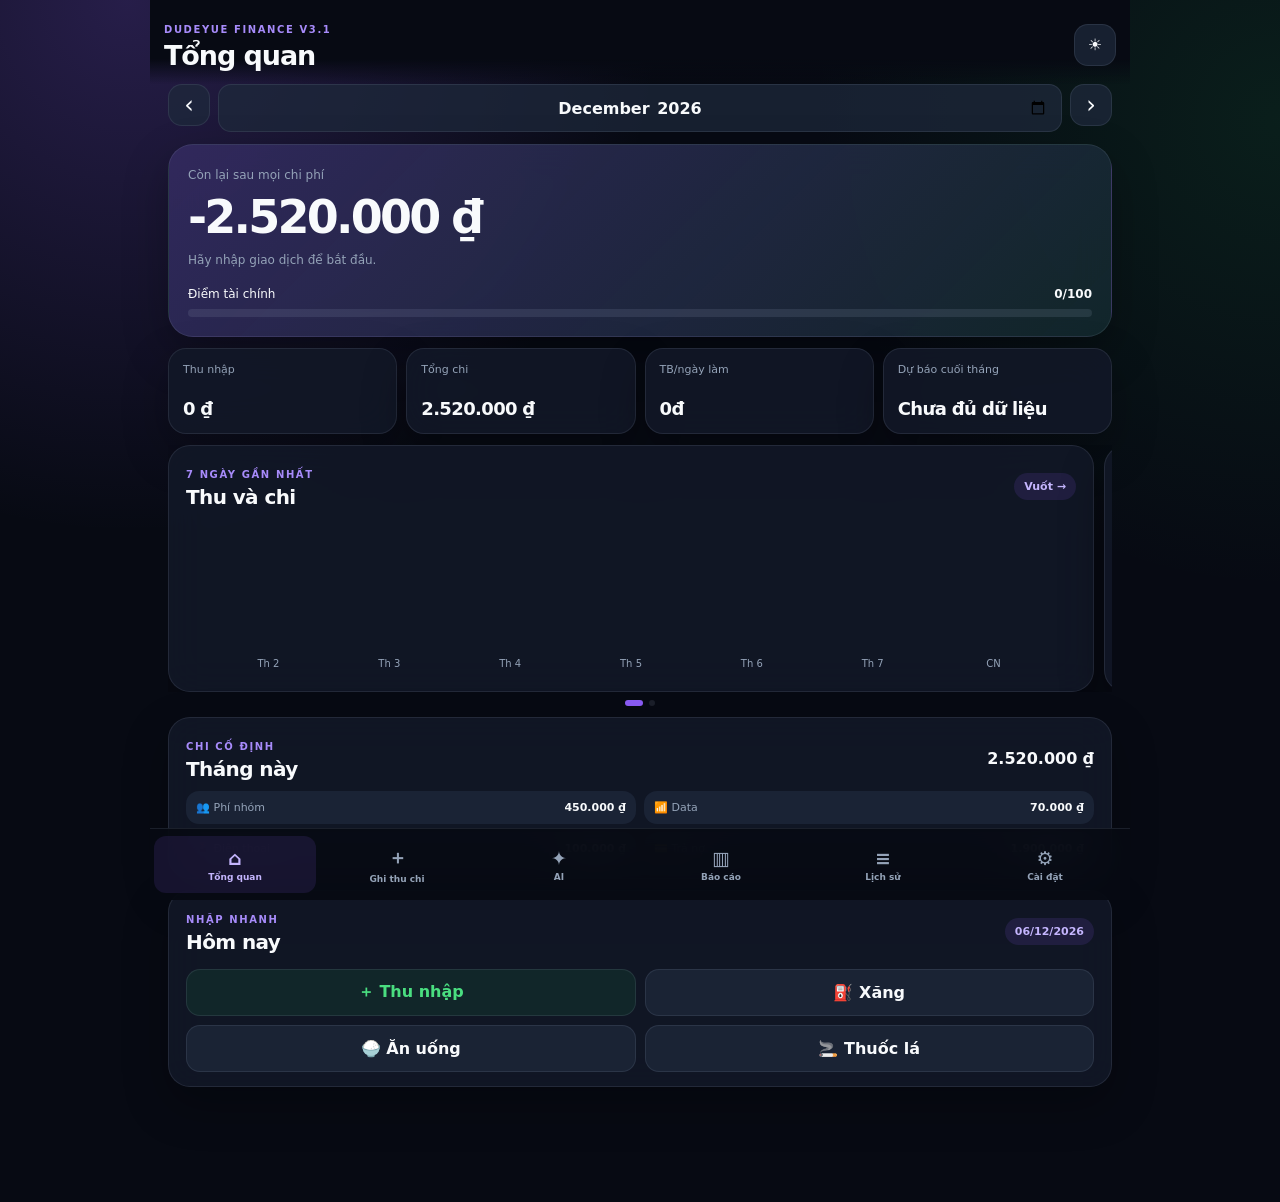
==== commit 1ca86024: "Add files via upload" ====
--- a/thuchi/index.html
+++ b/thuchi/index.html
@@ -6,14 +6,14 @@
   <meta name="theme-color" content="#080b16">
   <meta name="apple-mobile-web-app-capable" content="yes">
   <meta name="apple-mobile-web-app-status-bar-style" content="black-translucent">
-  <title>Dudeyue Thu Chi V3</title>
+  <title>Dudeyue Thu Chi V3.1</title>
   <link rel="manifest" href="manifest.json">
   <link rel="stylesheet" href="style.css">
 </head>
 <body>
 <div class="app-shell">
   <header class="topbar">
-    <div><small>DUDEYUE FINANCE</small><h1 id="pageTitle">Tổng quan</h1></div>
+    <div><small>DUDEYUE FINANCE V3.1</small><h1 id="pageTitle">Tổng quan</h1></div>
     <button id="themeBtn" class="icon-btn" aria-label="Đổi giao diện">☀️</button>
   </header>
 
@@ -31,11 +31,22 @@
         <article><span>TB/ngày làm</span><b id="avgDayValue">0đ</b></article>
         <article><span>Dự báo cuối tháng</span><b id="forecastValue">0đ</b></article>
       </div>
-      <article class="panel">
-        <div class="panel-head"><div><small>7 NGÀY GẦN NHẤT</small><h2>Thu và chi</h2></div></div>
-        <canvas id="weekChart" height="180"></canvas>
+      <div class="chart-carousel" aria-label="Biểu đồ vuốt ngang">
+        <article class="panel chart-slide">
+          <div class="panel-head"><div><small>7 NGÀY GẦN NHẤT</small><h2>Thu và chi</h2></div><span class="pill">Vuốt →</span></div>
+          <canvas id="weekChart" height="150"></canvas>
+        </article>
+        <article class="panel chart-slide">
+          <div class="panel-head"><div><small>NHÓM CHI</small><h2>Chi tiêu nổi bật</h2></div><span class="pill">Top 4</span></div>
+          <div id="categoryList" class="bars compact-bars"></div>
+        </article>
+      </div>
+      <div class="carousel-dots"><i class="active"></i><i></i></div>
+      <article class="panel fixed-panel">
+        <div class="panel-head"><div><small>CHI CỐ ĐỊNH</small><h2>Tháng này</h2></div><b id="fixedTotal">0đ</b></div>
+        <div id="fixedList" class="fixed-list"></div>
       </article>
-      <article class="panel">
+      <article class="panel compact-panel">
         <div class="panel-head"><div><small>NHẬP NHANH</small><h2>Hôm nay</h2></div><span id="todayLabel" class="pill"></span></div>
         <div class="quick-grid">
           <button data-quick="income" class="quick income">＋ Thu nhập</button>
@@ -44,7 +55,6 @@
           <button data-quick="cigarette" class="quick">🚬 Thuốc lá</button>
         </div>
       </article>
-      <article class="panel"><div class="panel-head"><div><small>NHÓM CHI</small><h2>Chi tiêu tháng này</h2></div></div><div id="categoryList" class="bars"></div></article>
     </section>
 
     <section class="page" data-page="add">
@@ -98,6 +108,7 @@
     <section class="page" data-page="settings">
       <article class="panel"><div class="panel-head"><div><small>CHI CỐ ĐỊNH</small><h2>Cài đặt hàng tháng</h2></div><button id="saveSettings" class="secondary">Lưu</button></div><div class="form-grid two">
         <label>Phí nhóm<div class="suffix"><input id="groupFee" type="number" step="1000"><span>đ</span></div></label><label>Data<div class="suffix"><input id="dataFee" type="number" step="1000"><span>đ</span></div></label><label>Điện thoại<div class="suffix"><input id="phoneFee" type="number" step="1000"><span>đ</span></div></label><label>Trả nợ<div class="suffix"><input id="debtFee" type="number" step="1000"><span>đ</span></div></label><label>Chu kỳ thay dầu<div class="suffix"><input id="oilInterval" type="number" step="100"><span>km</span></div></label><label>Giá thay dầu<div class="suffix"><input id="oilCost" type="number" step="1000"><span>đ</span></div></label>
+        <div class="fixed-toggles"><label><input id="enableGroupFee" type="checkbox"> Tính phí nhóm</label><label><input id="enableDataFee" type="checkbox"> Tính tiền data</label><label><input id="enablePhoneFee" type="checkbox"> Tính tiền điện thoại</label><label><input id="enableDebtFee" type="checkbox"> Tính tiền trả nợ</label></div>
       </div></article>
       <article class="panel"><div class="panel-head"><div><small>NGÂN SÁCH</small><h2>Giới hạn mỗi tháng</h2></div><button id="saveBudget" class="secondary">Lưu</button></div><div class="form-grid two"><label>Ăn uống<input id="budgetFood" type="number" step="10000"></label><label>Thuốc lá<input id="budgetCigarette" type="number" step="10000"></label><label>Xăng<input id="budgetFuel" type="number" step="10000"></label><label>Chi khác<input id="budgetOther" type="number" step="10000"></label></div></article>
       <article class="panel"><div class="panel-head"><div><small>DỮ LIỆU</small><h2>Sao lưu / khôi phục</h2></div></div><div class="data-actions"><button id="exportJson" class="secondary">Xuất JSON V3</button><label class="secondary file-btn">Nhập JSON V2 hoặc V3<input id="importJson" type="file" accept="application/json"></label><button id="clearData" class="danger">Xóa toàn bộ dữ liệu</button></div><p class="hint">File JSON V2 cũ được tự động chuyển sang V3. Các trường entries, settings, budget và oil vẫn được giữ nguyên.</p></article>
--- a/thuchi/style.css
+++ b/thuchi/style.css
@@ -3,3 +3,6 @@
 body.light{--bg:#edf2ff;--card:rgba(255,255,255,.94);--card2:#f8fafc;--text:#0f172a;--muted:#64748b;--line:rgba(15,23,42,.1);--shadow:0 14px 35px rgba(71,85,105,.13)}
 *{box-sizing:border-box}html{scroll-behavior:smooth}body{margin:0;color:var(--text);font-family:Inter,system-ui,-apple-system,BlinkMacSystemFont,"Segoe UI",sans-serif;background:radial-gradient(circle at 10% 0,rgba(139,92,246,.24),transparent 32%),radial-gradient(circle at 100% 10%,rgba(34,197,94,.11),transparent 28%),var(--bg);min-height:100vh}button,input,select{font:inherit}button{cursor:pointer}h1,h2,p{margin:0}.app-shell{max-width:980px;margin:auto;padding-bottom:104px}.topbar{position:sticky;top:0;z-index:20;display:flex;justify-content:space-between;align-items:center;padding:max(18px,env(safe-area-inset-top)) 14px 13px;background:linear-gradient(to bottom,var(--bg) 70%,transparent)}.topbar small,.panel-head small{font-size:10px;font-weight:900;letter-spacing:.16em;color:#a78bfa}.topbar h1{margin-top:3px;font-size:27px;letter-spacing:-.04em}.icon-btn,.month-switch button{width:42px;height:42px;border:1px solid var(--line);border-radius:14px;color:var(--text);background:var(--card2)}main{padding:0 12px}.page{display:none;animation:up .2s ease}.page.active{display:block}@keyframes up{from{opacity:.4;transform:translateY(5px)}to{opacity:1;transform:none}}.month-switch{display:flex;gap:8px;margin-bottom:12px}.month-switch input{flex:1;text-align:center;font-weight:800}.month-switch button{font-size:24px}.hero-card,.panel,.stat-grid>article,.ai-card{border:1px solid var(--line);background:var(--card);box-shadow:var(--shadow);backdrop-filter:blur(18px)}.hero-card{padding:23px;border-radius:25px;margin-bottom:11px;background:linear-gradient(135deg,rgba(139,92,246,.25),rgba(34,197,94,.09)),var(--card)}.hero-card>span{font-size:12px;color:var(--muted)}.hero-card>strong{display:block;margin:7px 0;font-size:clamp(34px,9vw,52px);letter-spacing:-.06em}.hero-card p{font-size:12px;color:var(--muted);line-height:1.5}.score-line{display:flex;justify-content:space-between;margin-top:18px;font-size:12px}.score-track{height:8px;margin-top:8px;border-radius:99px;background:rgba(148,163,184,.15);overflow:hidden}.score-track i{display:block;width:0;height:100%;border-radius:inherit;background:linear-gradient(90deg,var(--red),#facc15,var(--green));transition:.4s}.stat-grid{display:grid;grid-template-columns:repeat(2,1fr);gap:9px;margin-bottom:11px}.stat-grid>article{min-height:98px;padding:14px;border-radius:18px;display:flex;flex-direction:column;justify-content:space-between}.stat-grid span,.mini-grid span{color:var(--muted);font-size:11px}.stat-grid b{font-size:18px;letter-spacing:-.035em;word-break:break-word}.panel{padding:17px;border-radius:22px;margin-bottom:11px}.panel-head{display:flex;justify-content:space-between;align-items:center;gap:10px;margin-bottom:15px}.panel-head h2{margin-top:3px;font-size:20px;letter-spacing:-.03em}.pill{padding:7px 10px;border-radius:999px;background:rgba(139,92,246,.13);color:#c4b5fd;font-size:11px;font-weight:800}.quick-grid{display:grid;grid-template-columns:repeat(2,1fr);gap:9px}.quick,.suggestions button{min-height:47px;border:1px solid var(--line);border-radius:14px;color:var(--text);background:var(--card2);font-weight:800}.quick.income{color:#4ade80;background:rgba(34,197,94,.1)}canvas{width:100%;display:block}.bars{display:grid;gap:13px}.bar{display:grid;gap:7px}.bar-meta{display:flex;justify-content:space-between;gap:10px;font-size:12px}.bar-meta span{color:var(--muted)}.track{height:9px;border-radius:99px;background:var(--card2);overflow:hidden}.fill{height:100%;min-width:2px;border-radius:inherit;background:linear-gradient(90deg,var(--violet),var(--green))}.form-grid{display:grid;gap:13px}label{display:grid;gap:7px;font-size:12px;font-weight:750;color:var(--muted)}input,select{width:100%;min-height:48px;padding:0 13px;border:1px solid var(--line);border-radius:13px;outline:none;color:var(--text);background:var(--card2)}input:focus,select:focus{border-color:var(--violet);box-shadow:0 0 0 3px rgba(139,92,246,.12)}.suffix{position:relative}.suffix input{padding-right:66px}.suffix span{position:absolute;right:13px;top:50%;transform:translateY(-50%);font-size:11px}.segmented{display:grid;grid-template-columns:1fr 1fr;padding:4px;border:1px solid var(--line);border-radius:14px;background:var(--card2)}.type{min-height:40px;border:0;border-radius:10px;color:var(--muted);background:transparent;font-weight:850}.type.active{color:#fff;background:var(--violet)}.primary,.secondary,.danger{min-height:44px;border-radius:13px;font-weight:850}.primary{border:0;color:white;background:linear-gradient(135deg,var(--violet),#6d28d9 58%,var(--green))}.secondary{padding:0 14px;border:1px solid var(--line);color:var(--text);background:var(--card2)}.danger{padding:0 14px;border:1px solid rgba(251,113,133,.25);color:var(--red);background:rgba(251,113,133,.08)}.wide{width:100%;margin-top:11px}.hidden{display:none!important}.ship-grid,.mini-grid{display:grid;grid-template-columns:repeat(2,1fr);gap:10px}.mini-grid>div{padding:14px;border-radius:15px;background:var(--card2)}.mini-grid b{display:block;margin-top:6px}.ai-card{padding:22px;border-radius:24px;margin-bottom:11px;background:linear-gradient(140deg,rgba(139,92,246,.28),rgba(96,165,250,.1)),var(--card)}.ai-badge{font-size:10px;font-weight:900;letter-spacing:.1em;color:#c4b5fd}.ai-card h2{font-size:27px;margin:8px 0}.ai-card p{margin-bottom:16px;color:var(--muted);font-size:13px;line-height:1.55}.insight-list{display:grid;gap:10px;margin-bottom:11px}.insight{padding:16px;border:1px solid var(--line);border-radius:18px;background:var(--card);box-shadow:var(--shadow)}.insight strong{display:block;margin-bottom:6px}.insight p{font-size:12px;color:var(--muted);line-height:1.5}.suggestions{display:grid;grid-template-columns:repeat(2,1fr);gap:8px}.suggestions button{padding:10px;font-size:11px}.chat-box{display:grid;grid-template-columns:1fr auto;gap:8px;margin-top:12px}.chat-box button{padding:0 16px;border:0;border-radius:13px;color:#fff;background:var(--violet);font-weight:800}.answer{margin-top:12px;padding:14px;border-radius:14px;color:var(--muted);background:var(--card2);font-size:12px;line-height:1.55}.report-stats{grid-template-columns:repeat(2,1fr)}.filters{display:grid;grid-template-columns:1fr 1fr;gap:8px;margin-bottom:13px}.filters input:first-child{grid-column:1/-1}.history{display:grid;gap:8px}.history-item{display:grid;grid-template-columns:42px 1fr auto;gap:10px;align-items:center;padding:12px;border:1px solid var(--line);border-radius:16px;background:var(--card2)}.history-icon{width:40px;height:40px;display:grid;place-items:center;border-radius:12px;background:rgba(139,92,246,.12)}.history-main b{display:block;font-size:13px}.history-main span{font-size:10px;color:var(--muted)}.history-money{text-align:right}.history-money b{display:block;color:var(--red);font-size:13px}.history-money.income b{color:#4ade80}.row-actions{margin-top:4px}.row-actions button{border:0;padding:0 0 0 8px;color:var(--muted);background:none;font-size:10px}.empty{padding:25px;text-align:center;color:var(--muted);border:1px dashed var(--line);border-radius:14px}.data-actions{display:grid;gap:8px}.file-btn{display:flex;align-items:center;justify-content:center}.file-btn input{display:none}.hint{margin-top:12px;color:var(--muted);font-size:11px;line-height:1.5}.bottom-nav{position:fixed;z-index:30;bottom:0;left:50%;transform:translateX(-50%);width:min(980px,100%);display:grid;grid-template-columns:repeat(6,1fr);padding:7px 4px calc(7px + env(safe-area-inset-bottom));border-top:1px solid var(--line);background:rgba(7,10,19,.92);backdrop-filter:blur(20px)}body.light .bottom-nav{background:rgba(255,255,255,.92)}.nav{min-height:57px;border:0;border-radius:12px;color:var(--muted);background:transparent;display:flex;flex-direction:column;align-items:center;justify-content:center;gap:3px;font-size:9px;font-weight:800}.nav span{font-size:19px}.nav.active{color:#c4b5fd;background:rgba(139,92,246,.12)}.modal{position:fixed;inset:0;z-index:50;display:grid;place-items:end center;padding:13px;background:rgba(0,0,0,.58)}.modal-card{width:min(520px,100%);padding:17px;border:1px solid var(--line);border-radius:23px;background:var(--card);box-shadow:var(--shadow)}.toast{position:fixed;z-index:80;left:50%;bottom:98px;transform:translate(-50%,15px);padding:10px 14px;border-radius:999px;color:#fff;background:#111827;opacity:0;pointer-events:none;transition:.2s;font-size:12px}.toast.show{opacity:1;transform:translate(-50%,0)}
 @media(min-width:700px){main{padding:0 18px}.stat-grid{grid-template-columns:repeat(4,1fr)}.form-grid.two{grid-template-columns:repeat(2,1fr)}.report-stats{grid-template-columns:repeat(3,1fr)}}
+/* V3.1 compact mobile dashboard */
+.chart-carousel{display:grid;grid-auto-flow:column;grid-auto-columns:calc(100% - 18px);gap:10px;overflow-x:auto;scroll-snap-type:x mandatory;scrollbar-width:none;overscroll-behavior-x:contain}.chart-carousel::-webkit-scrollbar{display:none}.chart-slide{scroll-snap-align:start;margin-bottom:0;min-height:236px}.chart-slide canvas{height:150px!important;max-height:150px}.carousel-dots{display:flex;justify-content:center;gap:6px;margin:8px 0 11px}.carousel-dots i{width:6px;height:6px;border-radius:50%;background:var(--line)}.carousel-dots i.active{width:18px;border-radius:99px;background:var(--violet)}.compact-bars{gap:10px}.compact-bars .bar{gap:5px}.fixed-panel{padding-bottom:13px}.fixed-panel .panel-head{margin-bottom:10px}.fixed-panel .panel-head>b{font-size:16px}.fixed-list{display:grid;grid-template-columns:1fr 1fr;gap:8px}.fixed-item{display:flex;justify-content:space-between;gap:7px;padding:10px;border-radius:13px;background:var(--card2);font-size:11px}.fixed-item span{color:var(--muted)}.fixed-item.off{opacity:.45;text-decoration:line-through}.compact-panel{padding-bottom:14px}.fixed-toggles{grid-column:1/-1;display:grid;grid-template-columns:1fr 1fr;gap:8px}.fixed-toggles label{display:flex;align-items:center;gap:8px;padding:10px;border:1px solid var(--line);border-radius:13px;background:var(--card2);font-size:11px}.fixed-toggles input{width:18px;min-height:18px;height:18px;padding:0}.stat-grid>article{min-height:86px}.hero-card{padding:19px}.hero-card>strong{font-size:clamp(32px,8vw,46px)}
+@media(max-width:430px){.topbar h1{font-size:24px}.panel{padding:14px}.chart-slide{min-height:220px}.quick{min-height:44px}.fixed-list{grid-template-columns:1fr 1fr}.stat-grid b{font-size:16px}}
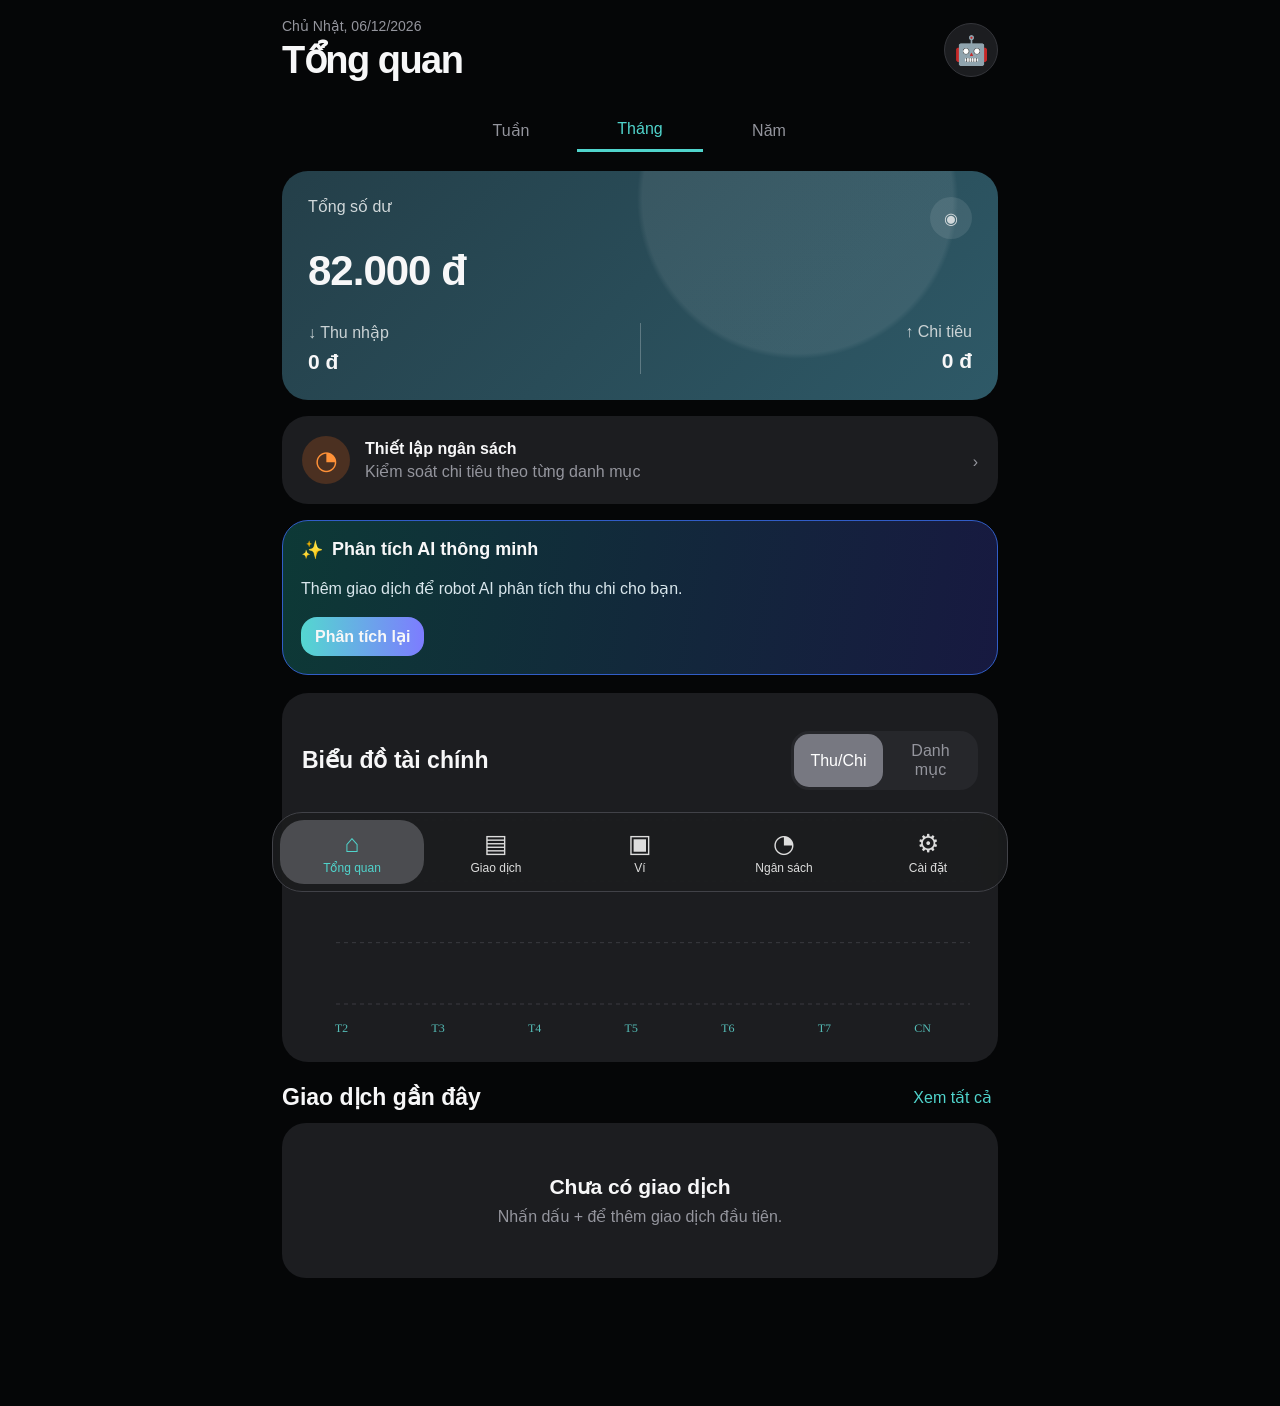
==== commit d92a1246: "Add files via upload" ====
--- a/thuchi/index.html
+++ b/thuchi/index.html
@@ -1,130 +1,196 @@
 <!doctype html>
 <html lang="vi">
 <head>
-  <meta charset="utf-8">
-  <meta name="viewport" content="width=device-width,initial-scale=1,viewport-fit=cover">
-  <meta name="theme-color" content="#080b16">
-  <meta name="apple-mobile-web-app-capable" content="yes">
-  <meta name="apple-mobile-web-app-status-bar-style" content="black-translucent">
-  <title>Dudeyue Thu Chi V3.1</title>
-  <link rel="manifest" href="manifest.json">
-  <link rel="stylesheet" href="style.css">
+  <meta charset="utf-8" />
+  <meta name="viewport" content="width=device-width,initial-scale=1,viewport-fit=cover,user-scalable=no" />
+  <meta name="theme-color" content="#050607" />
+  <meta name="apple-mobile-web-app-capable" content="yes" />
+  <meta name="apple-mobile-web-app-status-bar-style" content="black-translucent" />
+  <meta name="apple-mobile-web-app-title" content="AI Finance" />
+  <link rel="manifest" href="manifest.json" />
+  <link rel="apple-touch-icon" href="icons/icon-192.png" />
+  <link rel="stylesheet" href="style.css" />
+  <title>AI Finance</title>
 </head>
 <body>
-<div class="app-shell">
-  <header class="topbar">
-    <div><small>DUDEYUE FINANCE V3.1</small><h1 id="pageTitle">Tổng quan</h1></div>
-    <button id="themeBtn" class="icon-btn" aria-label="Đổi giao diện">☀️</button>
-  </header>
+  <div id="app">
+    <header class="topbar">
+      <div>
+        <p class="eyebrow" id="todayLabel"></p>
+        <h1 id="pageTitle">Tổng quan</h1>
+      </div>
+      <button class="robot-btn" id="robotBtn" aria-label="Trợ lý AI">
+        <span class="robot-face">🤖</span>
+      </button>
+    </header>
 
-  <main>
-    <section class="page active" data-page="home">
-      <div class="month-switch"><button id="prevMonth">‹</button><input id="monthPicker" type="month"><button id="nextMonth">›</button></div>
-      <article class="hero-card">
-        <span>Còn lại sau mọi chi phí</span><strong id="netValue">0đ</strong><p id="heroNote">Hãy nhập giao dịch để bắt đầu.</p>
-        <div class="score-line"><span>Điểm tài chính</span><b id="scoreValue">--/100</b></div>
-        <div class="score-track"><i id="scoreBar"></i></div>
-      </article>
-      <div class="stat-grid">
-        <article><span>Thu nhập</span><b id="incomeValue">0đ</b></article>
-        <article><span>Tổng chi</span><b id="expenseValue">0đ</b></article>
-        <article><span>TB/ngày làm</span><b id="avgDayValue">0đ</b></article>
-        <article><span>Dự báo cuối tháng</span><b id="forecastValue">0đ</b></article>
+    <main id="content">
+      <section class="page active" data-page="home">
+        <div class="period-tabs">
+          <button data-period="week">Tuần</button>
+          <button class="active" data-period="month">Tháng</button>
+          <button data-period="year">Năm</button>
+        </div>
+
+        <section class="balance-card">
+          <div class="balance-head">
+            <span>Tổng số dư</span>
+            <button id="toggleBalance" class="ghost-icon">◉</button>
+          </div>
+          <strong id="totalBalance">0 đ</strong>
+          <div class="balance-grid">
+            <div><span>↓ Thu nhập</span><b id="periodIncome">0 đ</b></div>
+            <div><span>↑ Chi tiêu</span><b id="periodExpense">0 đ</b></div>
+          </div>
+        </section>
+
+        <button class="feature-card" data-nav="budgets">
+          <div class="feature-icon orange">◔</div>
+          <div><b>Thiết lập ngân sách</b><span>Kiểm soát chi tiêu theo từng danh mục</span></div>
+          <span>›</span>
+        </button>
+
+        <section class="ai-card">
+          <div class="ai-title"><span>✨</span><b>Phân tích AI thông minh</b></div>
+          <p id="aiInsight">Thêm giao dịch để robot AI phân tích thu chi cho bạn.</p>
+          <button id="refreshInsight">Phân tích lại</button>
+        </section>
+
+        <section class="chart-card">
+          <div class="section-head">
+            <h2>Biểu đồ tài chính</h2>
+            <div class="segmented">
+              <button class="active" data-chart="cashflow">Thu/Chi</button>
+              <button data-chart="category">Danh mục</button>
+            </div>
+          </div>
+          <canvas id="financeChart" width="700" height="360"></canvas>
+        </section>
+
+        <section>
+          <div class="section-head">
+            <h2>Giao dịch gần đây</h2>
+            <button class="link-btn" data-nav="transactions">Xem tất cả</button>
+          </div>
+          <div id="recentTransactions" class="transaction-list"></div>
+        </section>
+      </section>
+
+      <section class="page" data-page="transactions">
+        <div class="search-row">
+          <input id="transactionSearch" placeholder="Tìm theo ghi chú, danh mục..." />
+          <button class="circle-btn" id="openTransactionModal">＋</button>
+        </div>
+        <div class="filter-tabs">
+          <button class="active" data-filter="all">Tất cả</button>
+          <button data-filter="income">Thu nhập</button>
+          <button data-filter="expense">Chi tiêu</button>
+          <button data-filter="transfer">Chuyển khoản</button>
+        </div>
+        <div id="allTransactions" class="transaction-list"></div>
+      </section>
+
+      <section class="page" data-page="wallets">
+        <div class="search-row">
+          <input id="walletSearch" placeholder="Tìm kiếm tài khoản..." />
+          <button class="circle-btn" id="openWalletModal">＋</button>
+        </div>
+        <section class="wallet-summary">
+          <span>Tổng tài sản</span>
+          <strong id="walletTotal">0 đ</strong>
+          <small id="walletCount">0 tài khoản</small>
+        </section>
+        <div id="walletList"></div>
+      </section>
+
+      <section class="page" data-page="budgets">
+        <div class="budget-health">
+          <span>Sức khỏe ngân sách</span>
+          <strong><span id="budgetScore">100</span><small> điểm</small></strong>
+          <div class="progress"><i id="scoreBar"></i></div>
+        </div>
+        <div class="budget-summary-grid">
+          <div><span>Ngân sách</span><b id="budgetTotal">0 đ</b></div>
+          <div><span>Đã chi</span><b id="budgetSpent">0 đ</b></div>
+          <div><span>Còn lại</span><b id="budgetRemaining">0 đ</b></div>
+          <div><span>Đã dùng</span><b id="budgetPercent">0%</b></div>
+        </div>
+        <div class="section-head">
+          <h2>Danh mục ngân sách</h2>
+          <button class="circle-btn" id="openBudgetModal">＋</button>
+        </div>
+        <div id="budgetList"></div>
+      </section>
+
+      <section class="page" data-page="settings">
+        <section class="settings-card profile-card">
+          <div class="mini-robot">🤖</div>
+          <div><b>AI Finance Assistant</b><span>Quản lý tài chính cá nhân</span></div>
+        </section>
+        <section class="settings-card">
+          <button id="exportBtn"><span>⬇️</span><div><b>Sao lưu dữ liệu</b><small>Xuất toàn bộ dữ liệu JSON</small></div><i>›</i></button>
+          <label class="settings-upload"><span>⬆️</span><div><b>Khôi phục dữ liệu</b><small>Nhập dữ liệu từ file JSON</small></div><i>›</i><input id="importInput" type="file" accept=".json,application/json"></label>
+          <button id="themeBtn"><span>🌙</span><div><b>Giao diện</b><small id="themeLabel">Tối</small></div><i>›</i></button>
+          <button id="resetBtn" class="danger"><span>🗑️</span><div><b>Xóa tất cả dữ liệu</b><small>Không thể hoàn tác</small></div><i>›</i></button>
+        </section>
+        <p class="version">AI Finance • Phiên bản 1.0.0</p>
+      </section>
+    </main>
+
+    <nav class="bottom-nav">
+      <button class="active" data-nav="home"><span>⌂</span><small>Tổng quan</small></button>
+      <button data-nav="transactions"><span>▤</span><small>Giao dịch</small></button>
+      <button data-nav="wallets"><span>▣</span><small>Ví</small></button>
+      <button data-nav="budgets"><span>◔</span><small>Ngân sách</small></button>
+      <button data-nav="settings"><span>⚙</span><small>Cài đặt</small></button>
+    </nav>
+  </div>
+
+  <dialog id="transactionModal" class="sheet">
+    <form method="dialog" id="transactionForm">
+      <div class="sheet-handle"></div>
+      <div class="sheet-header"><button value="cancel">Hủy</button><h2>Thêm giao dịch</h2><button type="submit" value="default">Lưu</button></div>
+      <div class="type-tabs">
+        <button type="button" class="active" data-type="income">Thu nhập</button>
+        <button type="button" data-type="expense">Chi tiêu</button>
+        <button type="button" data-type="transfer">Chuyển khoản</button>
       </div>
-      <div class="chart-carousel" aria-label="Biểu đồ vuốt ngang">
-        <article class="panel chart-slide">
-          <div class="panel-head"><div><small>7 NGÀY GẦN NHẤT</small><h2>Thu và chi</h2></div><span class="pill">Vuốt →</span></div>
-          <canvas id="weekChart" height="150"></canvas>
-        </article>
-        <article class="panel chart-slide">
-          <div class="panel-head"><div><small>NHÓM CHI</small><h2>Chi tiêu nổi bật</h2></div><span class="pill">Top 4</span></div>
-          <div id="categoryList" class="bars compact-bars"></div>
-        </article>
-      </div>
-      <div class="carousel-dots"><i class="active"></i><i></i></div>
-      <article class="panel fixed-panel">
-        <div class="panel-head"><div><small>CHI CỐ ĐỊNH</small><h2>Tháng này</h2></div><b id="fixedTotal">0đ</b></div>
-        <div id="fixedList" class="fixed-list"></div>
-      </article>
-      <article class="panel compact-panel">
-        <div class="panel-head"><div><small>NHẬP NHANH</small><h2>Hôm nay</h2></div><span id="todayLabel" class="pill"></span></div>
-        <div class="quick-grid">
-          <button data-quick="income" class="quick income">＋ Thu nhập</button>
-          <button data-quick="fuel" class="quick">⛽ Xăng</button>
-          <button data-quick="food" class="quick">🍚 Ăn uống</button>
-          <button data-quick="cigarette" class="quick">🚬 Thuốc lá</button>
-        </div>
-      </article>
-    </section>
+      <input type="hidden" name="type" value="income">
+      <label class="amount-input"><span>₫</span><input name="amount" inputmode="numeric" placeholder="0" required></label>
+      <label>Danh mục<select name="category" id="categorySelect"></select></label>
+      <label>Tài khoản<select name="wallet" id="walletSelect"></select></label>
+      <label id="toWalletWrap" hidden>Chuyển đến<select name="toWallet" id="toWalletSelect"></select></label>
+      <label>Ngày<input name="date" type="date" required></label>
+      <label>Ghi chú<input name="note" placeholder="Tùy chọn"></label>
+    </form>
+  </dialog>
 
-    <section class="page" data-page="add">
-      <article class="panel">
-        <div class="panel-head"><div><small>GIAO DỊCH</small><h2>Ghi thu chi</h2></div></div>
-        <form id="entryForm" class="form-grid">
-          <div class="segmented"><button type="button" data-type="income" class="type active">Thu nhập</button><button type="button" data-type="expense" class="type">Chi tiêu</button></div>
-          <label>Ngày<input id="entryDate" type="date" required></label>
-          <label>Số tiền<div class="suffix"><input id="entryAmount" type="number" min="0" step="1000" inputmode="numeric" required><span>đ</span></div></label>
-          <label id="categoryWrap" class="hidden">Danh mục<select id="entryCategory">
-            <option value="fuel">⛽ Xăng</option><option value="food">🍚 Ăn uống</option><option value="cigarette">🚬 Thuốc lá</option><option value="phone">📱 Điện thoại</option><option value="maintenance">🔧 Xe / dầu máy</option><option value="debt">💳 Trả nợ</option><option value="group">👥 Phí nhóm</option><option value="other">📦 Chi khác</option>
-          </select></label>
-          <label>Ghi chú<input id="entryNote" maxlength="120" placeholder="Không bắt buộc"></label>
-          <div class="ship-grid">
-            <label>Số km chạy<input id="entryKm" type="number" min="0" step="0.1" inputmode="decimal" placeholder="0"></label>
-            <label>Số giờ chạy<input id="entryHours" type="number" min="0" step="0.1" inputmode="decimal" placeholder="0"></label>
-            <label>Số đơn<input id="entryOrders" type="number" min="0" step="1" inputmode="numeric" placeholder="0"></label>
-            <label>Km đồng hồ<input id="entryOdometer" type="number" min="0" step="1" inputmode="numeric" placeholder="Không bắt buộc"></label>
-          </div>
-          <button class="primary" type="submit">Lưu giao dịch</button>
-        </form>
-      </article>
-      <article class="panel"><div class="panel-head"><div><small>DẦU MÁY</small><h2>Theo dõi bảo dưỡng</h2></div></div><div class="mini-grid"><div><span>Đã chạy</span><b id="oilDriven">0 km</b></div><div><span>Còn lại</span><b id="oilLeft">1.500 km</b></div></div><button id="oilChanged" class="secondary wide">Đã thay dầu</button></article>
-    </section>
+  <dialog id="walletModal" class="sheet small-sheet">
+    <form method="dialog" id="walletForm">
+      <div class="sheet-handle"></div>
+      <div class="sheet-header"><button value="cancel">Hủy</button><h2>Thêm tài khoản</h2><button type="submit">Lưu</button></div>
+      <label>Tên tài khoản<input name="name" placeholder="Ví dụ: MB Bank" required></label>
+      <label>Loại<select name="kind"><option>Ngân hàng</option><option>Tiền mặt</option><option>Ví điện tử</option></select></label>
+      <label>Số dư ban đầu<input name="balance" inputmode="numeric" placeholder="0"></label>
+    </form>
+  </dialog>
 
-    <section class="page" data-page="ai">
-      <article class="ai-card"><span class="ai-badge">AI NỘI BỘ • KHÔNG CẦN API</span><h2>Trợ lý tài chính</h2><p id="aiSummary">Đang phân tích dữ liệu...</p><button id="refreshAi" class="primary">Phân tích lại</button></article>
-      <div id="aiInsights" class="insight-list"></div>
-      <article class="panel">
-        <div class="panel-head"><div><small>HỎI NHANH</small><h2>Hỏi dữ liệu của bạn</h2></div></div>
-        <div class="suggestions"><button data-q="top">Tôi tiêu nhiều nhất vào đâu?</button><button data-q="save">Tôi nên tiết kiệm khoản nào?</button><button data-q="forecast">Cuối tháng còn bao nhiêu?</button><button data-q="ship">Hiệu suất chạy ship?</button></div>
-        <div class="chat-box"><input id="aiQuestion" placeholder="Ví dụ: tháng này xăng hết bao nhiêu?"><button id="askAi">Gửi</button></div>
-        <div id="aiAnswer" class="answer">Chọn một câu hỏi hoặc nhập câu hỏi của bạn.</div>
-      </article>
-    </section>
+  <dialog id="budgetModal" class="sheet small-sheet">
+    <form method="dialog" id="budgetForm">
+      <div class="sheet-handle"></div>
+      <div class="sheet-header"><button value="cancel">Hủy</button><h2>Thêm ngân sách</h2><button type="submit">Lưu</button></div>
+      <label>Danh mục<select name="category" id="budgetCategorySelect"></select></label>
+      <label>Giới hạn tháng<input name="limit" inputmode="numeric" placeholder="0" required></label>
+    </form>
+  </dialog>
 
-    <section class="page" data-page="reports">
-      <article class="panel"><div class="panel-head"><div><small>BÁO CÁO</small><h2>Hiệu suất shipper</h2></div></div><div class="stat-grid report-stats"><article><span>Tổng km</span><b id="reportKm">0</b></article><article><span>Tổng giờ</span><b id="reportHours">0</b></article><article><span>Tổng đơn</span><b id="reportOrders">0</b></article><article><span>Lợi nhuận/km</span><b id="reportPerKm">0đ</b></article><article><span>Thu nhập/giờ</span><b id="reportPerHour">0đ</b></article><article><span>Thu nhập/đơn</span><b id="reportPerOrder">0đ</b></article></div></article>
-      <article class="panel"><div class="panel-head"><div><small>12 THÁNG</small><h2>Xu hướng lợi nhuận</h2></div></div><canvas id="yearChart" height="210"></canvas></article>
-      <article class="panel"><div class="panel-head"><div><small>NGÂN SÁCH</small><h2>Tiến độ chi tiêu</h2></div></div><div id="budgetBars" class="bars"></div></article>
-    </section>
+  <dialog id="aiModal" class="ai-modal">
+    <button class="close-ai" id="closeAi">×</button>
+    <div class="ai-orb">🤖</div>
+    <h2>AI Finance</h2>
+    <p id="aiModalText"></p>
+  </dialog>
 
-    <section class="page" data-page="history">
-      <article class="panel">
-        <div class="panel-head"><div><small>LỊCH SỬ</small><h2>Giao dịch</h2></div></div>
-        <div class="filters"><input id="searchInput" placeholder="Tìm ghi chú..."><select id="filterType"><option value="all">Tất cả</option><option value="income">Thu nhập</option><option value="expense">Chi tiêu</option></select><input id="filterMonth" type="month"></div>
-        <div id="historyList" class="history"></div><div id="emptyHistory" class="empty">Chưa có giao dịch.</div>
-      </article>
-    </section>
-
-    <section class="page" data-page="settings">
-      <article class="panel"><div class="panel-head"><div><small>CHI CỐ ĐỊNH</small><h2>Cài đặt hàng tháng</h2></div><button id="saveSettings" class="secondary">Lưu</button></div><div class="form-grid two">
-        <label>Phí nhóm<div class="suffix"><input id="groupFee" type="number" step="1000"><span>đ</span></div></label><label>Data<div class="suffix"><input id="dataFee" type="number" step="1000"><span>đ</span></div></label><label>Điện thoại<div class="suffix"><input id="phoneFee" type="number" step="1000"><span>đ</span></div></label><label>Trả nợ<div class="suffix"><input id="debtFee" type="number" step="1000"><span>đ</span></div></label><label>Chu kỳ thay dầu<div class="suffix"><input id="oilInterval" type="number" step="100"><span>km</span></div></label><label>Giá thay dầu<div class="suffix"><input id="oilCost" type="number" step="1000"><span>đ</span></div></label>
-        <div class="fixed-toggles"><label><input id="enableGroupFee" type="checkbox"> Tính phí nhóm</label><label><input id="enableDataFee" type="checkbox"> Tính tiền data</label><label><input id="enablePhoneFee" type="checkbox"> Tính tiền điện thoại</label><label><input id="enableDebtFee" type="checkbox"> Tính tiền trả nợ</label></div>
-      </div></article>
-      <article class="panel"><div class="panel-head"><div><small>NGÂN SÁCH</small><h2>Giới hạn mỗi tháng</h2></div><button id="saveBudget" class="secondary">Lưu</button></div><div class="form-grid two"><label>Ăn uống<input id="budgetFood" type="number" step="10000"></label><label>Thuốc lá<input id="budgetCigarette" type="number" step="10000"></label><label>Xăng<input id="budgetFuel" type="number" step="10000"></label><label>Chi khác<input id="budgetOther" type="number" step="10000"></label></div></article>
-      <article class="panel"><div class="panel-head"><div><small>DỮ LIỆU</small><h2>Sao lưu / khôi phục</h2></div></div><div class="data-actions"><button id="exportJson" class="secondary">Xuất JSON V3</button><label class="secondary file-btn">Nhập JSON V2 hoặc V3<input id="importJson" type="file" accept="application/json"></label><button id="clearData" class="danger">Xóa toàn bộ dữ liệu</button></div><p class="hint">File JSON V2 cũ được tự động chuyển sang V3. Các trường entries, settings, budget và oil vẫn được giữ nguyên.</p></article>
-    </section>
-  </main>
-
-  <nav class="bottom-nav">
-    <button class="nav active" data-target="home"><span>⌂</span>Tổng quan</button>
-    <button class="nav" data-target="add"><span>＋</span>Ghi thu chi</button>
-    <button class="nav" data-target="ai"><span>✦</span>AI</button>
-    <button class="nav" data-target="reports"><span>▥</span>Báo cáo</button>
-    <button class="nav" data-target="history"><span>≡</span>Lịch sử</button>
-    <button class="nav" data-target="settings"><span>⚙</span>Cài đặt</button>
-  </nav>
-</div>
-<div id="quickModal" class="modal hidden"><div class="modal-card"><div class="panel-head"><h2 id="quickTitle">Nhập nhanh</h2><button id="closeModal" class="icon-btn">×</button></div><input id="quickAmount" type="number" inputmode="numeric" step="1000" placeholder="Nhập số tiền"><button id="saveQuick" class="primary wide">Lưu</button></div></div>
-<div id="toast" class="toast"></div>
-<script src="app.js"></script>
-</body></html>+  <script src="app.js"></script>
+</body>
+</html>
--- a/thuchi/style.css
+++ b/thuchi/style.css
@@ -1,8 +1,61 @@
-
-:root{--bg:#070a13;--card:rgba(18,24,39,.9);--card2:rgba(30,41,59,.75);--text:#f8fafc;--muted:#94a3b8;--line:rgba(148,163,184,.14);--violet:#8b5cf6;--green:#22c55e;--red:#fb7185;--blue:#60a5fa;--shadow:0 18px 45px rgba(0,0,0,.28)}
-body.light{--bg:#edf2ff;--card:rgba(255,255,255,.94);--card2:#f8fafc;--text:#0f172a;--muted:#64748b;--line:rgba(15,23,42,.1);--shadow:0 14px 35px rgba(71,85,105,.13)}
-*{box-sizing:border-box}html{scroll-behavior:smooth}body{margin:0;color:var(--text);font-family:Inter,system-ui,-apple-system,BlinkMacSystemFont,"Segoe UI",sans-serif;background:radial-gradient(circle at 10% 0,rgba(139,92,246,.24),transparent 32%),radial-gradient(circle at 100% 10%,rgba(34,197,94,.11),transparent 28%),var(--bg);min-height:100vh}button,input,select{font:inherit}button{cursor:pointer}h1,h2,p{margin:0}.app-shell{max-width:980px;margin:auto;padding-bottom:104px}.topbar{position:sticky;top:0;z-index:20;display:flex;justify-content:space-between;align-items:center;padding:max(18px,env(safe-area-inset-top)) 14px 13px;background:linear-gradient(to bottom,var(--bg) 70%,transparent)}.topbar small,.panel-head small{font-size:10px;font-weight:900;letter-spacing:.16em;color:#a78bfa}.topbar h1{margin-top:3px;font-size:27px;letter-spacing:-.04em}.icon-btn,.month-switch button{width:42px;height:42px;border:1px solid var(--line);border-radius:14px;color:var(--text);background:var(--card2)}main{padding:0 12px}.page{display:none;animation:up .2s ease}.page.active{display:block}@keyframes up{from{opacity:.4;transform:translateY(5px)}to{opacity:1;transform:none}}.month-switch{display:flex;gap:8px;margin-bottom:12px}.month-switch input{flex:1;text-align:center;font-weight:800}.month-switch button{font-size:24px}.hero-card,.panel,.stat-grid>article,.ai-card{border:1px solid var(--line);background:var(--card);box-shadow:var(--shadow);backdrop-filter:blur(18px)}.hero-card{padding:23px;border-radius:25px;margin-bottom:11px;background:linear-gradient(135deg,rgba(139,92,246,.25),rgba(34,197,94,.09)),var(--card)}.hero-card>span{font-size:12px;color:var(--muted)}.hero-card>strong{display:block;margin:7px 0;font-size:clamp(34px,9vw,52px);letter-spacing:-.06em}.hero-card p{font-size:12px;color:var(--muted);line-height:1.5}.score-line{display:flex;justify-content:space-between;margin-top:18px;font-size:12px}.score-track{height:8px;margin-top:8px;border-radius:99px;background:rgba(148,163,184,.15);overflow:hidden}.score-track i{display:block;width:0;height:100%;border-radius:inherit;background:linear-gradient(90deg,var(--red),#facc15,var(--green));transition:.4s}.stat-grid{display:grid;grid-template-columns:repeat(2,1fr);gap:9px;margin-bottom:11px}.stat-grid>article{min-height:98px;padding:14px;border-radius:18px;display:flex;flex-direction:column;justify-content:space-between}.stat-grid span,.mini-grid span{color:var(--muted);font-size:11px}.stat-grid b{font-size:18px;letter-spacing:-.035em;word-break:break-word}.panel{padding:17px;border-radius:22px;margin-bottom:11px}.panel-head{display:flex;justify-content:space-between;align-items:center;gap:10px;margin-bottom:15px}.panel-head h2{margin-top:3px;font-size:20px;letter-spacing:-.03em}.pill{padding:7px 10px;border-radius:999px;background:rgba(139,92,246,.13);color:#c4b5fd;font-size:11px;font-weight:800}.quick-grid{display:grid;grid-template-columns:repeat(2,1fr);gap:9px}.quick,.suggestions button{min-height:47px;border:1px solid var(--line);border-radius:14px;color:var(--text);background:var(--card2);font-weight:800}.quick.income{color:#4ade80;background:rgba(34,197,94,.1)}canvas{width:100%;display:block}.bars{display:grid;gap:13px}.bar{display:grid;gap:7px}.bar-meta{display:flex;justify-content:space-between;gap:10px;font-size:12px}.bar-meta span{color:var(--muted)}.track{height:9px;border-radius:99px;background:var(--card2);overflow:hidden}.fill{height:100%;min-width:2px;border-radius:inherit;background:linear-gradient(90deg,var(--violet),var(--green))}.form-grid{display:grid;gap:13px}label{display:grid;gap:7px;font-size:12px;font-weight:750;color:var(--muted)}input,select{width:100%;min-height:48px;padding:0 13px;border:1px solid var(--line);border-radius:13px;outline:none;color:var(--text);background:var(--card2)}input:focus,select:focus{border-color:var(--violet);box-shadow:0 0 0 3px rgba(139,92,246,.12)}.suffix{position:relative}.suffix input{padding-right:66px}.suffix span{position:absolute;right:13px;top:50%;transform:translateY(-50%);font-size:11px}.segmented{display:grid;grid-template-columns:1fr 1fr;padding:4px;border:1px solid var(--line);border-radius:14px;background:var(--card2)}.type{min-height:40px;border:0;border-radius:10px;color:var(--muted);background:transparent;font-weight:850}.type.active{color:#fff;background:var(--violet)}.primary,.secondary,.danger{min-height:44px;border-radius:13px;font-weight:850}.primary{border:0;color:white;background:linear-gradient(135deg,var(--violet),#6d28d9 58%,var(--green))}.secondary{padding:0 14px;border:1px solid var(--line);color:var(--text);background:var(--card2)}.danger{padding:0 14px;border:1px solid rgba(251,113,133,.25);color:var(--red);background:rgba(251,113,133,.08)}.wide{width:100%;margin-top:11px}.hidden{display:none!important}.ship-grid,.mini-grid{display:grid;grid-template-columns:repeat(2,1fr);gap:10px}.mini-grid>div{padding:14px;border-radius:15px;background:var(--card2)}.mini-grid b{display:block;margin-top:6px}.ai-card{padding:22px;border-radius:24px;margin-bottom:11px;background:linear-gradient(140deg,rgba(139,92,246,.28),rgba(96,165,250,.1)),var(--card)}.ai-badge{font-size:10px;font-weight:900;letter-spacing:.1em;color:#c4b5fd}.ai-card h2{font-size:27px;margin:8px 0}.ai-card p{margin-bottom:16px;color:var(--muted);font-size:13px;line-height:1.55}.insight-list{display:grid;gap:10px;margin-bottom:11px}.insight{padding:16px;border:1px solid var(--line);border-radius:18px;background:var(--card);box-shadow:var(--shadow)}.insight strong{display:block;margin-bottom:6px}.insight p{font-size:12px;color:var(--muted);line-height:1.5}.suggestions{display:grid;grid-template-columns:repeat(2,1fr);gap:8px}.suggestions button{padding:10px;font-size:11px}.chat-box{display:grid;grid-template-columns:1fr auto;gap:8px;margin-top:12px}.chat-box button{padding:0 16px;border:0;border-radius:13px;color:#fff;background:var(--violet);font-weight:800}.answer{margin-top:12px;padding:14px;border-radius:14px;color:var(--muted);background:var(--card2);font-size:12px;line-height:1.55}.report-stats{grid-template-columns:repeat(2,1fr)}.filters{display:grid;grid-template-columns:1fr 1fr;gap:8px;margin-bottom:13px}.filters input:first-child{grid-column:1/-1}.history{display:grid;gap:8px}.history-item{display:grid;grid-template-columns:42px 1fr auto;gap:10px;align-items:center;padding:12px;border:1px solid var(--line);border-radius:16px;background:var(--card2)}.history-icon{width:40px;height:40px;display:grid;place-items:center;border-radius:12px;background:rgba(139,92,246,.12)}.history-main b{display:block;font-size:13px}.history-main span{font-size:10px;color:var(--muted)}.history-money{text-align:right}.history-money b{display:block;color:var(--red);font-size:13px}.history-money.income b{color:#4ade80}.row-actions{margin-top:4px}.row-actions button{border:0;padding:0 0 0 8px;color:var(--muted);background:none;font-size:10px}.empty{padding:25px;text-align:center;color:var(--muted);border:1px dashed var(--line);border-radius:14px}.data-actions{display:grid;gap:8px}.file-btn{display:flex;align-items:center;justify-content:center}.file-btn input{display:none}.hint{margin-top:12px;color:var(--muted);font-size:11px;line-height:1.5}.bottom-nav{position:fixed;z-index:30;bottom:0;left:50%;transform:translateX(-50%);width:min(980px,100%);display:grid;grid-template-columns:repeat(6,1fr);padding:7px 4px calc(7px + env(safe-area-inset-bottom));border-top:1px solid var(--line);background:rgba(7,10,19,.92);backdrop-filter:blur(20px)}body.light .bottom-nav{background:rgba(255,255,255,.92)}.nav{min-height:57px;border:0;border-radius:12px;color:var(--muted);background:transparent;display:flex;flex-direction:column;align-items:center;justify-content:center;gap:3px;font-size:9px;font-weight:800}.nav span{font-size:19px}.nav.active{color:#c4b5fd;background:rgba(139,92,246,.12)}.modal{position:fixed;inset:0;z-index:50;display:grid;place-items:end center;padding:13px;background:rgba(0,0,0,.58)}.modal-card{width:min(520px,100%);padding:17px;border:1px solid var(--line);border-radius:23px;background:var(--card);box-shadow:var(--shadow)}.toast{position:fixed;z-index:80;left:50%;bottom:98px;transform:translate(-50%,15px);padding:10px 14px;border-radius:999px;color:#fff;background:#111827;opacity:0;pointer-events:none;transition:.2s;font-size:12px}.toast.show{opacity:1;transform:translate(-50%,0)}
-@media(min-width:700px){main{padding:0 18px}.stat-grid{grid-template-columns:repeat(4,1fr)}.form-grid.two{grid-template-columns:repeat(2,1fr)}.report-stats{grid-template-columns:repeat(3,1fr)}}
-/* V3.1 compact mobile dashboard */
-.chart-carousel{display:grid;grid-auto-flow:column;grid-auto-columns:calc(100% - 18px);gap:10px;overflow-x:auto;scroll-snap-type:x mandatory;scrollbar-width:none;overscroll-behavior-x:contain}.chart-carousel::-webkit-scrollbar{display:none}.chart-slide{scroll-snap-align:start;margin-bottom:0;min-height:236px}.chart-slide canvas{height:150px!important;max-height:150px}.carousel-dots{display:flex;justify-content:center;gap:6px;margin:8px 0 11px}.carousel-dots i{width:6px;height:6px;border-radius:50%;background:var(--line)}.carousel-dots i.active{width:18px;border-radius:99px;background:var(--violet)}.compact-bars{gap:10px}.compact-bars .bar{gap:5px}.fixed-panel{padding-bottom:13px}.fixed-panel .panel-head{margin-bottom:10px}.fixed-panel .panel-head>b{font-size:16px}.fixed-list{display:grid;grid-template-columns:1fr 1fr;gap:8px}.fixed-item{display:flex;justify-content:space-between;gap:7px;padding:10px;border-radius:13px;background:var(--card2);font-size:11px}.fixed-item span{color:var(--muted)}.fixed-item.off{opacity:.45;text-decoration:line-through}.compact-panel{padding-bottom:14px}.fixed-toggles{grid-column:1/-1;display:grid;grid-template-columns:1fr 1fr;gap:8px}.fixed-toggles label{display:flex;align-items:center;gap:8px;padding:10px;border:1px solid var(--line);border-radius:13px;background:var(--card2);font-size:11px}.fixed-toggles input{width:18px;min-height:18px;height:18px;padding:0}.stat-grid>article{min-height:86px}.hero-card{padding:19px}.hero-card>strong{font-size:clamp(32px,8vw,46px)}
-@media(max-width:430px){.topbar h1{font-size:24px}.panel{padding:14px}.chart-slide{min-height:220px}.quick{min-height:44px}.fixed-list{grid-template-columns:1fr 1fr}.stat-grid b{font-size:16px}}
+:root{
+  --bg:#050607;--card:#1c1d20;--card2:#26272b;--text:#f7f7f8;--muted:#94959d;
+  --accent:#50d4cc;--green:#45c05a;--red:#ff5147;--orange:#ff9138;--line:#34353a;
+  --safe-bottom:max(18px,env(safe-area-inset-bottom));
+}
+*{box-sizing:border-box;-webkit-tap-highlight-color:transparent}
+html,body{margin:0;background:var(--bg);color:var(--text);font-family:-apple-system,BlinkMacSystemFont,"SF Pro Display","Segoe UI",sans-serif}
+body{min-height:100vh}
+button,input,select{font:inherit}
+button{color:inherit}
+#app{max-width:760px;margin:auto;min-height:100vh;padding:calc(env(safe-area-inset-top) + 18px) 22px calc(110px + var(--safe-bottom))}
+.topbar{display:flex;align-items:center;justify-content:space-between;margin-bottom:24px}
+.eyebrow{margin:0 0 4px;color:var(--muted);font-size:14px}
+h1{font-size:38px;margin:0;letter-spacing:-1.5px}
+.robot-btn,.circle-btn{border:1px solid var(--line);background:var(--card);border-radius:50%;display:grid;place-items:center}
+.robot-btn{width:54px;height:54px}.robot-face{font-size:28px}
+.page{display:none}.page.active{display:block;animation:fade .22s ease}
+@keyframes fade{from{opacity:.45;transform:translateY(6px)}}
+.period-tabs,.filter-tabs,.type-tabs,.segmented{display:flex;background:var(--card2);border-radius:18px;padding:3px;gap:3px}
+.period-tabs{margin:0 auto 16px;max-width:390px;background:transparent}
+.period-tabs button,.filter-tabs button,.type-tabs button,.segmented button{flex:1;border:0;background:transparent;color:var(--muted);padding:11px;border-radius:15px}
+.period-tabs button.active{color:var(--accent);border-bottom:3px solid var(--accent);border-radius:0}
+.filter-tabs button.active,.type-tabs button.active,.segmented button.active{background:#777881;color:white}
+.balance-card,.chart-card,.wallet-summary,.budget-health,.budget-summary-grid,.settings-card,.feature-card,.ai-card{background:var(--card);border-radius:26px}
+.balance-card{padding:26px;background:radial-gradient(circle at 72% 12%,rgba(255,255,255,.08) 0 28%,transparent 29%),linear-gradient(135deg,#243f49,#2e5967)}
+.balance-head{display:flex;justify-content:space-between;color:#d1d8da}.ghost-icon{border:0;background:#ffffff18;border-radius:50%;width:42px;height:42px}
+.balance-card>strong{display:block;font-size:42px;margin:8px 0 28px;letter-spacing:-1px}
+.balance-grid{display:grid;grid-template-columns:1fr 1fr}.balance-grid div:last-child{text-align:right;border-left:1px solid #ffffff40}.balance-grid span{display:block;color:#cbd3d5}.balance-grid b{display:block;font-size:21px;margin-top:8px}
+.feature-card{width:100%;border:0;padding:20px;margin:16px 0;display:flex;align-items:center;gap:15px;text-align:left}
+.feature-card div:nth-child(2){flex:1}.feature-card b,.feature-card span{display:block}.feature-card span{color:var(--muted);margin-top:4px}
+.feature-icon{width:48px;height:48px;border-radius:50%;display:grid;place-items:center;font-size:26px}.orange{background:#4b3021;color:var(--orange)}
+.ai-card{padding:18px;border:1px solid #315dc7;background:linear-gradient(100deg,#0d3936,#171940);margin-bottom:18px}
+.ai-title{display:flex;gap:9px;font-size:18px}.ai-card p{color:#d9e7ed;line-height:1.5}.ai-card button{border:0;border-radius:16px;padding:10px 14px;background:linear-gradient(90deg,#54d7d0,#7d7cff);font-weight:700}
+.chart-card{padding:20px;margin-bottom:22px}.section-head{display:flex;align-items:center;justify-content:space-between;gap:12px;margin:18px 0 12px}.section-head h2{font-size:23px;margin:0}
+.segmented{max-width:275px}.segmented button{padding:8px 12px}
+canvas{width:100%;height:240px;display:block}
+.transaction-list{background:var(--card);border-radius:24px;overflow:hidden}
+.transaction-item{display:grid;grid-template-columns:50px 1fr auto;gap:12px;align-items:center;padding:16px;border-bottom:1px solid var(--line)}
+.transaction-item:last-child{border-bottom:0}.tx-icon{width:48px;height:48px;border-radius:50%;display:grid;place-items:center;font-size:24px;background:#173943}
+.tx-main b,.tx-main span{display:block}.tx-main span,.tx-amount small{color:var(--muted);margin-top:5px}.tx-amount{text-align:right;font-weight:800}.income{color:var(--green)}.expense{color:var(--red)}.transfer{color:#7aa8ff}
+.empty{padding:52px 20px;text-align:center;color:var(--muted)}.empty b{display:block;color:var(--text);font-size:21px;margin-bottom:8px}
+.search-row{display:flex;gap:10px;margin-bottom:12px}.search-row input{flex:1;background:var(--card);border:0;border-radius:22px;color:var(--text);padding:15px 18px}.circle-btn{width:52px;height:52px;background:var(--accent);color:#071312;font-size:28px}
+.filter-tabs{margin-bottom:16px}.filter-tabs button{font-size:14px}
+.wallet-summary{padding:24px;margin:16px 0;background:linear-gradient(135deg,#1388cb,#656bd2)}.wallet-summary span,.wallet-summary small{display:block}.wallet-summary strong{font-size:36px;display:block;margin:8px 0}
+.wallet-group-title{color:var(--muted);font-size:20px;margin:26px 10px 10px}.wallet-card{display:flex;align-items:center;gap:14px;background:var(--card);padding:18px;border-radius:22px;margin-bottom:10px}.wallet-card>div:nth-child(2){flex:1}.wallet-card b,.wallet-card span{display:block}.wallet-card span{color:var(--muted);margin-top:4px}.wallet-icon{width:48px;height:48px;display:grid;place-items:center;border-radius:50%;background:#143a27;font-size:24px}
+.budget-health{text-align:center;padding:26px}.budget-health>span{color:var(--muted);font-size:20px}.budget-health strong{display:block;color:#29d45a;font-size:52px;margin:12px}.budget-health small{font-size:23px;color:var(--muted)}
+.progress{height:10px;background:#303136;border-radius:20px;overflow:hidden}.progress i{display:block;height:100%;width:100%;background:#29d45a;border-radius:20px}
+.budget-summary-grid{display:grid;grid-template-columns:1fr 1fr;gap:1px;background:var(--line);overflow:hidden;margin:16px 0}.budget-summary-grid div{background:var(--card);padding:18px}.budget-summary-grid span,.budget-summary-grid b{display:block}.budget-summary-grid span{color:var(--muted);font-size:14px}.budget-summary-grid b{margin-top:6px}
+.budget-item{background:var(--card);border-radius:24px;padding:18px;margin-bottom:12px}.budget-row{display:flex;justify-content:space-between;align-items:center}.budget-row .left{display:flex;align-items:center;gap:13px}.budget-row small{color:var(--muted)}.budget-item .progress{margin:16px 0}.budget-meta{display:flex;justify-content:space-between;color:var(--muted)}
+.settings-card{overflow:hidden;margin-bottom:16px}.settings-card button,.settings-upload{width:100%;display:grid;grid-template-columns:34px 1fr auto;align-items:center;gap:12px;border:0;background:transparent;text-align:left;padding:18px;border-bottom:1px solid var(--line);cursor:pointer}.settings-card button:last-child,.settings-upload:last-child{border-bottom:0}.settings-card b,.settings-card small{display:block}.settings-card small{color:var(--muted);margin-top:4px}.settings-upload input{display:none}.danger b{color:var(--red)}
+.profile-card{display:flex;align-items:center;gap:14px;padding:18px}.mini-robot{font-size:34px}.version{text-align:center;color:var(--muted)}
+.bottom-nav{position:fixed;z-index:20;left:50%;bottom:calc(8px + env(safe-area-inset-bottom));transform:translateX(-50%);width:min(calc(100% - 24px),736px);display:grid;grid-template-columns:repeat(5,1fr);background:#1c1d1fdd;border:1px solid #414248;border-radius:30px;padding:7px;backdrop-filter:blur(18px)}
+.bottom-nav button{border:0;background:transparent;border-radius:24px;padding:9px 2px;color:#ddd}.bottom-nav button.active{background:#4b4c50;color:var(--accent)}.bottom-nav span,.bottom-nav small{display:block}.bottom-nav span{font-size:25px}.bottom-nav small{font-size:12px;margin-top:3px}
+.link-btn{background:transparent;border:0;color:var(--accent)}
+.sheet{width:min(100%,760px);max-height:92vh;margin:auto 0 0;border:0;border-radius:32px 32px 0 0;background:#1d1e21;color:var(--text);padding:16px 24px calc(24px + env(safe-area-inset-bottom))}
+.sheet::backdrop{background:#0009;backdrop-filter:blur(4px)}.sheet-handle{width:55px;height:5px;border-radius:20px;background:#666;margin:0 auto 18px}.sheet-header{display:grid;grid-template-columns:1fr 2fr 1fr;align-items:center;margin-bottom:18px}.sheet-header h2{text-align:center;margin:0}.sheet-header button{border:0;background:transparent;color:var(--muted)}.sheet-header button:last-child{color:var(--accent);font-weight:800}
+.sheet label{display:block;color:var(--muted);margin-top:15px}.sheet input,.sheet select{width:100%;margin-top:8px;border:0;border-radius:16px;background:#2a2b2f;color:var(--text);padding:15px}
+.amount-input{display:flex!important;align-items:center;background:#2a2b2f;border-radius:20px;padding:10px 18px;font-size:38px}.amount-input input{font-size:38px;margin:0!important;padding:10px!important;background:transparent!important}.small-sheet{max-height:70vh}
+.ai-modal{border:1px solid #3356ad;border-radius:30px;background:linear-gradient(150deg,#102e31,#191a3a);color:white;text-align:center;padding:28px;width:min(90%,420px)}.ai-modal::backdrop{background:#000b}.close-ai{position:absolute;right:16px;top:12px;border:0;background:transparent;color:white;font-size:28px}.ai-orb{font-size:64px}.ai-modal p{line-height:1.6;color:#d7e6e8}
+body.light{--bg:#f5f6f8;--card:#fff;--card2:#e8e9ee;--text:#111216;--muted:#747680;--line:#dddfe5}
+@media(max-width:520px){#app{padding-left:14px;padding-right:14px}h1{font-size:34px}.balance-card>strong{font-size:36px}.bottom-nav small{font-size:10px}.section-head h2{font-size:20px}.segmented{max-width:215px}}
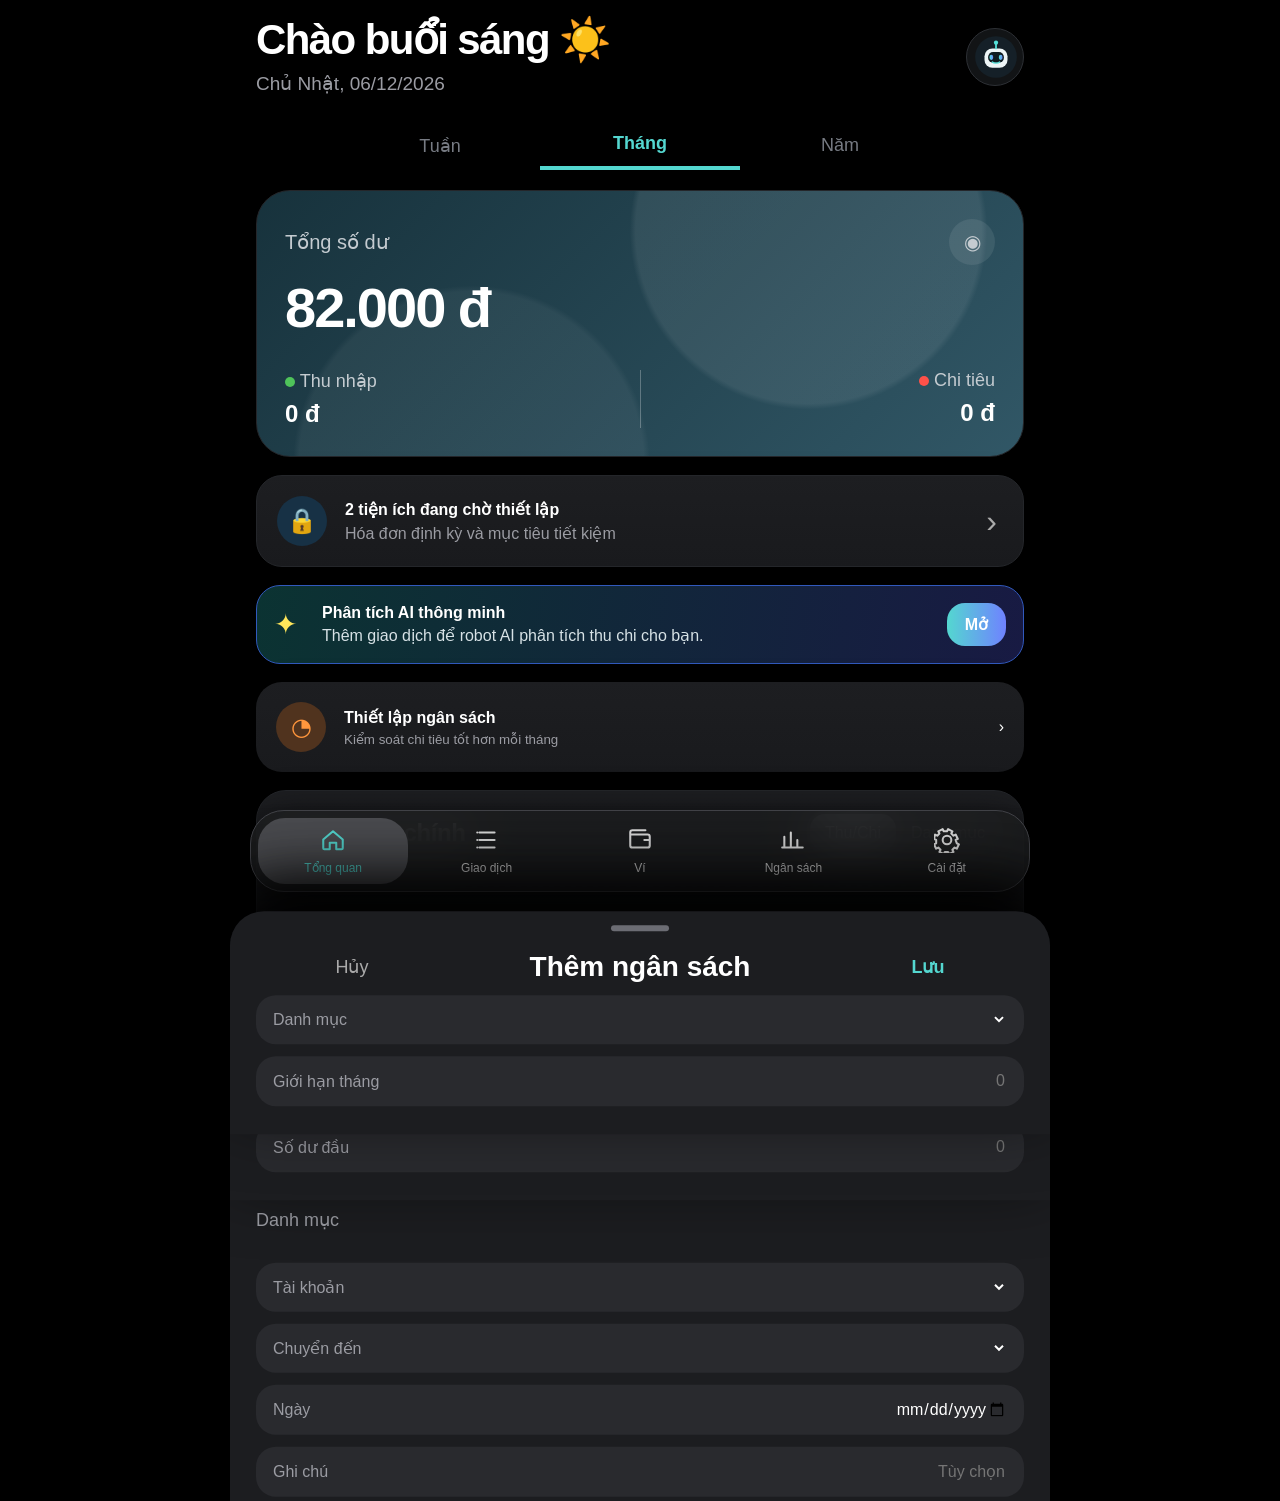
==== commit 54782756: "Add files via upload" ====
--- a/thuchi/index.html
+++ b/thuchi/index.html
@@ -1,196 +1,260 @@
 <!doctype html>
 <html lang="vi">
 <head>
-  <meta charset="utf-8" />
-  <meta name="viewport" content="width=device-width,initial-scale=1,viewport-fit=cover,user-scalable=no" />
-  <meta name="theme-color" content="#050607" />
-  <meta name="apple-mobile-web-app-capable" content="yes" />
-  <meta name="apple-mobile-web-app-status-bar-style" content="black-translucent" />
-  <meta name="apple-mobile-web-app-title" content="AI Finance" />
-  <link rel="manifest" href="manifest.json" />
-  <link rel="apple-touch-icon" href="icons/icon-192.png" />
-  <link rel="stylesheet" href="style.css" />
+  <meta charset="utf-8">
+  <meta name="viewport" content="width=device-width,initial-scale=1,viewport-fit=cover,user-scalable=no">
+  <meta name="theme-color" content="#000000">
+  <meta name="apple-mobile-web-app-capable" content="yes">
+  <meta name="apple-mobile-web-app-status-bar-style" content="black-translucent">
+  <meta name="apple-mobile-web-app-title" content="AI Finance">
+  <link rel="manifest" href="manifest.json">
+  <link rel="apple-touch-icon" href="icons/icon-192.png">
+  <link rel="stylesheet" href="style.css">
   <title>AI Finance</title>
 </head>
 <body>
-  <div id="app">
-    <header class="topbar">
-      <div>
-        <p class="eyebrow" id="todayLabel"></p>
-        <h1 id="pageTitle">Tổng quan</h1>
-      </div>
-      <button class="robot-btn" id="robotBtn" aria-label="Trợ lý AI">
-        <span class="robot-face">🤖</span>
+<div class="app-shell">
+  <header class="hero-header">
+    <div>
+      <div class="greeting" id="greeting">Chào buổi tối 🌙</div>
+      <div class="date-line" id="dateLine"></div>
+    </div>
+    <button class="robot-orb" id="robotOrb" aria-label="Trợ lý AI">
+      <svg viewBox="0 0 64 64" aria-hidden="true">
+        <defs>
+          <linearGradient id="g" x1="0" x2="1">
+            <stop stop-color="#54E0D8"/>
+            <stop offset="1" stop-color="#6B8CFF"/>
+          </linearGradient>
+        </defs>
+        <circle cx="32" cy="32" r="29" fill="#152028"/>
+        <rect x="16" y="20" width="32" height="27" rx="11" fill="#EDF5F6"/>
+        <rect x="21" y="25" width="22" height="15" rx="7" fill="#0E1B20"/>
+        <rect x="23" y="29" width="5" height="7" rx="2.5" fill="url(#g)"/>
+        <rect x="36" y="29" width="5" height="7" rx="2.5" fill="url(#g)"/>
+        <path d="M27 39c2 2 8 2 10 0" stroke="#54E0D8" stroke-width="2" fill="none" stroke-linecap="round"/>
+        <path d="M32 20v-6" stroke="#54E0D8" stroke-width="2.5" stroke-linecap="round"/>
+        <circle cx="32" cy="12" r="3" fill="#54E0D8"/>
+      </svg>
+    </button>
+  </header>
+
+  <main>
+    <section class="screen active" data-screen="home">
+      <div class="period-switch">
+        <button data-period="week">Tuần</button>
+        <button class="active" data-period="month">Tháng</button>
+        <button data-period="year">Năm</button>
+      </div>
+
+      <section class="balance-card glass">
+        <div class="balance-label">
+          <span>Tổng số dư</span>
+          <button class="eye-button" id="toggleBalance">◉</button>
+        </div>
+        <div class="balance-value" id="totalBalance">0 đ</div>
+        <div class="balance-stats">
+          <div>
+            <span><i class="dot green"></i> Thu nhập</span>
+            <strong id="incomeValue">0 đ</strong>
+          </div>
+          <div>
+            <span><i class="dot red"></i> Chi tiêu</span>
+            <strong id="expenseValue">0 đ</strong>
+          </div>
+        </div>
+      </section>
+
+      <section class="unlock-card glass">
+        <div class="unlock-icon">🔒</div>
+        <div>
+          <strong>2 tiện ích đang chờ thiết lập</strong>
+          <span>Hóa đơn định kỳ và mục tiêu tiết kiệm</span>
+        </div>
+        <button data-screen-link="settings">›</button>
+      </section>
+
+      <section class="ai-banner">
+        <div class="spark">✦</div>
+        <div>
+          <strong>Phân tích AI thông minh</strong>
+          <span id="aiInsight">Thêm giao dịch để nhận phân tích.</span>
+        </div>
+        <button id="openAI">Mở</button>
+      </section>
+
+      <button class="budget-entry glass" data-screen-link="budgets">
+        <span class="budget-icon">◔</span>
+        <span>
+          <strong>Thiết lập ngân sách</strong>
+          <small>Kiểm soát chi tiêu tốt hơn mỗi tháng</small>
+        </span>
+        <span>›</span>
       </button>
-    </header>
-
-    <main id="content">
-      <section class="page active" data-page="home">
-        <div class="period-tabs">
-          <button data-period="week">Tuần</button>
-          <button class="active" data-period="month">Tháng</button>
-          <button data-period="year">Năm</button>
-        </div>
-
-        <section class="balance-card">
-          <div class="balance-head">
-            <span>Tổng số dư</span>
-            <button id="toggleBalance" class="ghost-icon">◉</button>
+
+      <section class="chart-card glass">
+        <div class="section-title-row">
+          <h2>Biểu đồ tài chính</h2>
+          <div class="ios-segment">
+            <button class="active" data-chart-mode="flow">Thu/Chi</button>
+            <button data-chart-mode="category">Danh mục</button>
           </div>
-          <strong id="totalBalance">0 đ</strong>
-          <div class="balance-grid">
-            <div><span>↓ Thu nhập</span><b id="periodIncome">0 đ</b></div>
-            <div><span>↑ Chi tiêu</span><b id="periodExpense">0 đ</b></div>
-          </div>
-        </section>
-
-        <button class="feature-card" data-nav="budgets">
-          <div class="feature-icon orange">◔</div>
-          <div><b>Thiết lập ngân sách</b><span>Kiểm soát chi tiêu theo từng danh mục</span></div>
-          <span>›</span>
-        </button>
-
-        <section class="ai-card">
-          <div class="ai-title"><span>✨</span><b>Phân tích AI thông minh</b></div>
-          <p id="aiInsight">Thêm giao dịch để robot AI phân tích thu chi cho bạn.</p>
-          <button id="refreshInsight">Phân tích lại</button>
-        </section>
-
-        <section class="chart-card">
-          <div class="section-head">
-            <h2>Biểu đồ tài chính</h2>
-            <div class="segmented">
-              <button class="active" data-chart="cashflow">Thu/Chi</button>
-              <button data-chart="category">Danh mục</button>
-            </div>
-          </div>
-          <canvas id="financeChart" width="700" height="360"></canvas>
-        </section>
-
-        <section>
-          <div class="section-head">
-            <h2>Giao dịch gần đây</h2>
-            <button class="link-btn" data-nav="transactions">Xem tất cả</button>
-          </div>
-          <div id="recentTransactions" class="transaction-list"></div>
-        </section>
-      </section>
-
-      <section class="page" data-page="transactions">
-        <div class="search-row">
-          <input id="transactionSearch" placeholder="Tìm theo ghi chú, danh mục..." />
-          <button class="circle-btn" id="openTransactionModal">＋</button>
-        </div>
-        <div class="filter-tabs">
-          <button class="active" data-filter="all">Tất cả</button>
-          <button data-filter="income">Thu nhập</button>
-          <button data-filter="expense">Chi tiêu</button>
-          <button data-filter="transfer">Chuyển khoản</button>
-        </div>
-        <div id="allTransactions" class="transaction-list"></div>
-      </section>
-
-      <section class="page" data-page="wallets">
-        <div class="search-row">
-          <input id="walletSearch" placeholder="Tìm kiếm tài khoản..." />
-          <button class="circle-btn" id="openWalletModal">＋</button>
-        </div>
-        <section class="wallet-summary">
-          <span>Tổng tài sản</span>
-          <strong id="walletTotal">0 đ</strong>
-          <small id="walletCount">0 tài khoản</small>
-        </section>
-        <div id="walletList"></div>
-      </section>
-
-      <section class="page" data-page="budgets">
-        <div class="budget-health">
-          <span>Sức khỏe ngân sách</span>
-          <strong><span id="budgetScore">100</span><small> điểm</small></strong>
-          <div class="progress"><i id="scoreBar"></i></div>
-        </div>
-        <div class="budget-summary-grid">
-          <div><span>Ngân sách</span><b id="budgetTotal">0 đ</b></div>
-          <div><span>Đã chi</span><b id="budgetSpent">0 đ</b></div>
-          <div><span>Còn lại</span><b id="budgetRemaining">0 đ</b></div>
-          <div><span>Đã dùng</span><b id="budgetPercent">0%</b></div>
-        </div>
-        <div class="section-head">
-          <h2>Danh mục ngân sách</h2>
-          <button class="circle-btn" id="openBudgetModal">＋</button>
-        </div>
-        <div id="budgetList"></div>
-      </section>
-
-      <section class="page" data-page="settings">
-        <section class="settings-card profile-card">
-          <div class="mini-robot">🤖</div>
-          <div><b>AI Finance Assistant</b><span>Quản lý tài chính cá nhân</span></div>
-        </section>
-        <section class="settings-card">
-          <button id="exportBtn"><span>⬇️</span><div><b>Sao lưu dữ liệu</b><small>Xuất toàn bộ dữ liệu JSON</small></div><i>›</i></button>
-          <label class="settings-upload"><span>⬆️</span><div><b>Khôi phục dữ liệu</b><small>Nhập dữ liệu từ file JSON</small></div><i>›</i><input id="importInput" type="file" accept=".json,application/json"></label>
-          <button id="themeBtn"><span>🌙</span><div><b>Giao diện</b><small id="themeLabel">Tối</small></div><i>›</i></button>
-          <button id="resetBtn" class="danger"><span>🗑️</span><div><b>Xóa tất cả dữ liệu</b><small>Không thể hoàn tác</small></div><i>›</i></button>
-        </section>
-        <p class="version">AI Finance • Phiên bản 1.0.0</p>
-      </section>
-    </main>
-
-    <nav class="bottom-nav">
-      <button class="active" data-nav="home"><span>⌂</span><small>Tổng quan</small></button>
-      <button data-nav="transactions"><span>▤</span><small>Giao dịch</small></button>
-      <button data-nav="wallets"><span>▣</span><small>Ví</small></button>
-      <button data-nav="budgets"><span>◔</span><small>Ngân sách</small></button>
-      <button data-nav="settings"><span>⚙</span><small>Cài đặt</small></button>
-    </nav>
-  </div>
-
-  <dialog id="transactionModal" class="sheet">
-    <form method="dialog" id="transactionForm">
-      <div class="sheet-handle"></div>
-      <div class="sheet-header"><button value="cancel">Hủy</button><h2>Thêm giao dịch</h2><button type="submit" value="default">Lưu</button></div>
-      <div class="type-tabs">
-        <button type="button" class="active" data-type="income">Thu nhập</button>
-        <button type="button" data-type="expense">Chi tiêu</button>
-        <button type="button" data-type="transfer">Chuyển khoản</button>
-      </div>
-      <input type="hidden" name="type" value="income">
-      <label class="amount-input"><span>₫</span><input name="amount" inputmode="numeric" placeholder="0" required></label>
-      <label>Danh mục<select name="category" id="categorySelect"></select></label>
-      <label>Tài khoản<select name="wallet" id="walletSelect"></select></label>
-      <label id="toWalletWrap" hidden>Chuyển đến<select name="toWallet" id="toWalletSelect"></select></label>
-      <label>Ngày<input name="date" type="date" required></label>
-      <label>Ghi chú<input name="note" placeholder="Tùy chọn"></label>
-    </form>
-  </dialog>
-
-  <dialog id="walletModal" class="sheet small-sheet">
-    <form method="dialog" id="walletForm">
-      <div class="sheet-handle"></div>
-      <div class="sheet-header"><button value="cancel">Hủy</button><h2>Thêm tài khoản</h2><button type="submit">Lưu</button></div>
-      <label>Tên tài khoản<input name="name" placeholder="Ví dụ: MB Bank" required></label>
-      <label>Loại<select name="kind"><option>Ngân hàng</option><option>Tiền mặt</option><option>Ví điện tử</option></select></label>
-      <label>Số dư ban đầu<input name="balance" inputmode="numeric" placeholder="0"></label>
-    </form>
-  </dialog>
-
-  <dialog id="budgetModal" class="sheet small-sheet">
-    <form method="dialog" id="budgetForm">
-      <div class="sheet-handle"></div>
-      <div class="sheet-header"><button value="cancel">Hủy</button><h2>Thêm ngân sách</h2><button type="submit">Lưu</button></div>
-      <label>Danh mục<select name="category" id="budgetCategorySelect"></select></label>
-      <label>Giới hạn tháng<input name="limit" inputmode="numeric" placeholder="0" required></label>
-    </form>
-  </dialog>
-
-  <dialog id="aiModal" class="ai-modal">
-    <button class="close-ai" id="closeAi">×</button>
-    <div class="ai-orb">🤖</div>
-    <h2>AI Finance</h2>
-    <p id="aiModalText"></p>
-  </dialog>
-
-  <script src="app.js"></script>
+        </div>
+        <canvas id="chart"></canvas>
+      </section>
+
+      <section class="recent-section">
+        <div class="section-title-row">
+          <h2>Giao dịch gần đây</h2>
+          <button class="text-link" data-screen-link="transactions">Xem tất cả</button>
+        </div>
+        <div class="list-card" id="recentList"></div>
+      </section>
+    </section>
+
+    <section class="screen" data-screen="transactions">
+      <div class="screen-header">
+        <h1>Giao dịch</h1>
+        <button class="round-add" id="addTransaction">＋</button>
+      </div>
+      <div class="search-box">
+        <span>⌕</span>
+        <input id="transactionSearch" placeholder="Tìm theo ghi chú, danh mục...">
+      </div>
+      <div class="filter-row">
+        <button class="active" data-filter="all">Tất cả</button>
+        <button data-filter="income">Thu nhập</button>
+        <button data-filter="expense">Chi tiêu</button>
+        <button data-filter="transfer">Chuyển khoản</button>
+      </div>
+      <div class="list-card" id="transactionList"></div>
+    </section>
+
+    <section class="screen" data-screen="wallets">
+      <div class="screen-header">
+        <h1>Ví & Tài khoản</h1>
+        <button class="round-add" id="addWallet">＋</button>
+      </div>
+      <div class="search-box"><span>⌕</span><input id="walletSearch" placeholder="Tìm kiếm tài khoản..."></div>
+      <section class="wallet-hero">
+        <span>Tổng tài sản</span>
+        <strong id="walletTotal">0 đ</strong>
+        <small id="walletCount">0 tài khoản</small>
+      </section>
+      <div id="walletList"></div>
+    </section>
+
+    <section class="screen" data-screen="budgets">
+      <div class="screen-header">
+        <button class="back-btn" data-screen-link="home">‹</button>
+        <h1>Ngân sách</h1>
+        <button class="round-add" id="addBudget">＋</button>
+      </div>
+      <section class="health-card glass">
+        <span>Sức khỏe ngân sách</span>
+        <div><strong id="budgetScore">100</strong><small> điểm</small></div>
+        <div class="meter"><i id="budgetHealthBar"></i></div>
+      </section>
+      <section class="budget-summary glass">
+        <div><span>Ngân sách</span><strong id="budgetTotal">0 đ</strong></div>
+        <div><span>Đã chi</span><strong id="budgetSpent">0 đ</strong></div>
+        <div><span>Còn lại</span><strong id="budgetLeft">0 đ</strong></div>
+        <div><span>Đã dùng</span><strong id="budgetPercent">0%</strong></div>
+      </section>
+      <div class="quick-picks">
+        <div class="section-title-row">
+          <h2>Chọn nhanh</h2>
+          <span>Chạm để bật/tắt</span>
+        </div>
+        <div class="quick-grid" id="quickGrid"></div>
+      </div>
+      <div id="budgetList"></div>
+    </section>
+
+    <section class="screen" data-screen="settings">
+      <div class="screen-header"><h1>Cài đặt</h1></div>
+      <section class="settings-profile glass">
+        <div class="profile-robot">🤖</div>
+        <div><strong>AI Finance Assistant</strong><span>Quản lý tài chính cá nhân</span></div>
+      </section>
+      <section class="settings-list glass">
+        <button id="exportBtn"><span>⬇</span><div><strong>Sao lưu dữ liệu</strong><small>Xuất file JSON</small></div><i>›</i></button>
+        <label><span>⬆</span><div><strong>Khôi phục dữ liệu</strong><small>Nhập file JSON</small></div><i>›</i><input id="importInput" type="file" accept=".json,application/json"></label>
+        <button id="themeBtn"><span>◐</span><div><strong>Giao diện</strong><small id="themeLabel">Tối</small></div><i>›</i></button>
+        <button class="danger" id="resetBtn"><span>⌫</span><div><strong>Xóa tất cả dữ liệu</strong><small>Không thể hoàn tác</small></div><i>›</i></button>
+      </section>
+      <p class="version">AI Finance 2.0</p>
+    </section>
+  </main>
+
+  <nav class="tabbar">
+    <button class="active" data-tab="home"><svg viewBox="0 0 24 24"><path d="M3 11.5 12 4l9 7.5v8a1 1 0 0 1-1 1h-5v-6H9v6H4a1 1 0 0 1-1-1z"/></svg><span>Tổng quan</span></button>
+    <button data-tab="transactions"><svg viewBox="0 0 24 24"><path d="M5 5h14M5 12h14M5 19h14M3 5h.01M3 12h.01M3 19h.01"/></svg><span>Giao dịch</span></button>
+    <button data-tab="wallets"><svg viewBox="0 0 24 24"><path d="M3 7h16a2 2 0 0 1 2 2v8a2 2 0 0 1-2 2H5a2 2 0 0 1-2-2zM3 7V5a2 2 0 0 1 2-2h12M16 12h5"/></svg><span>Ví</span></button>
+    <button data-tab="budgets"><svg viewBox="0 0 24 24"><path d="M4 19V9m6 10V5m6 14v-7m5 7H2"/></svg><span>Ngân sách</span></button>
+    <button data-tab="settings"><svg viewBox="0 0 24 24"><path d="M12 8a4 4 0 1 0 0 8 4 4 0 0 0 0-8Zm8 4 2-1-2-4-2 1-2-2 1-2-4-2-1 2H9L8 2 4 4l1 2-2 2-2-1-1 4 2 1v3l-2 1 2 4 2-1 2 2-1 2 4 2 1-2h3l1 2 4-2-1-2 2-2 2 1 2-4-2-1z"/></svg><span>Cài đặt</span></button>
+  </nav>
+</div>
+
+<div class="sheet-backdrop" id="sheetBackdrop"></div>
+<section class="bottom-sheet" id="transactionSheet" aria-hidden="true">
+  <div class="sheet-handle"></div>
+  <div class="sheet-top">
+    <button id="closeTransactionSheet">Hủy</button>
+    <h2>Thêm giao dịch</h2>
+    <button class="save-btn" id="saveTransaction">Lưu</button>
+  </div>
+  <div class="type-segment">
+    <button class="active" data-type="income">Thu nhập</button>
+    <button data-type="expense">Chi tiêu</button>
+    <button data-type="transfer">Chuyển khoản</button>
+  </div>
+  <div class="amount-box">
+    <span>₫</span>
+    <input id="amountInput" inputmode="numeric" placeholder="0">
+  </div>
+  <div class="field-title">Danh mục</div>
+  <div class="category-grid" id="categoryGrid"></div>
+  <div class="sheet-field">
+    <span>Tài khoản</span>
+    <select id="walletSelect"></select>
+  </div>
+  <div class="sheet-field" id="toWalletField" hidden>
+    <span>Chuyển đến</span>
+    <select id="toWalletSelect"></select>
+  </div>
+  <div class="sheet-field">
+    <span>Ngày</span>
+    <input id="dateInput" type="date">
+  </div>
+  <div class="sheet-field">
+    <span>Ghi chú</span>
+    <input id="noteInput" placeholder="Tùy chọn">
+  </div>
+</section>
+
+<section class="bottom-sheet small-sheet" id="walletSheet" aria-hidden="true">
+  <div class="sheet-handle"></div>
+  <div class="sheet-top"><button data-close-sheet>Hủy</button><h2>Thêm tài khoản</h2><button class="save-btn" id="saveWallet">Lưu</button></div>
+  <div class="sheet-field"><span>Tên</span><input id="walletName" placeholder="Ví dụ: MB Bank"></div>
+  <div class="sheet-field"><span>Loại</span><select id="walletKind"><option>Ngân hàng</option><option>Tiền mặt</option><option>Ví điện tử</option></select></div>
+  <div class="sheet-field"><span>Số dư đầu</span><input id="walletInitial" inputmode="numeric" placeholder="0"></div>
+</section>
+
+<section class="bottom-sheet small-sheet" id="budgetSheet" aria-hidden="true">
+  <div class="sheet-handle"></div>
+  <div class="sheet-top"><button data-close-sheet>Hủy</button><h2>Thêm ngân sách</h2><button class="save-btn" id="saveBudget">Lưu</button></div>
+  <div class="sheet-field"><span>Danh mục</span><select id="budgetCategory"></select></div>
+  <div class="sheet-field"><span>Giới hạn tháng</span><input id="budgetLimit" inputmode="numeric" placeholder="0"></div>
+</section>
+
+<div class="ai-panel" id="aiPanel">
+  <button id="closeAI">×</button>
+  <div class="ai-big-robot">🤖</div>
+  <h2>AI Finance</h2>
+  <p id="aiPanelText"></p>
+</div>
+
+<script src="app.js"></script>
 </body>
 </html>
--- a/thuchi/style.css
+++ b/thuchi/style.css
@@ -1,61 +1,114 @@
 :root{
-  --bg:#050607;--card:#1c1d20;--card2:#26272b;--text:#f7f7f8;--muted:#94959d;
-  --accent:#50d4cc;--green:#45c05a;--red:#ff5147;--orange:#ff9138;--line:#34353a;
-  --safe-bottom:max(18px,env(safe-area-inset-bottom));
+  --bg:#000;--card:#1b1c1f;--card-2:#25262a;--text:#fff;--muted:#9b9ca3;--line:#34353a;
+  --accent:#54d7d0;--blue:#6784ff;--green:#4fc35a;--red:#ff5149;--orange:#ff963d;
 }
 *{box-sizing:border-box;-webkit-tap-highlight-color:transparent}
 html,body{margin:0;background:var(--bg);color:var(--text);font-family:-apple-system,BlinkMacSystemFont,"SF Pro Display","Segoe UI",sans-serif}
 body{min-height:100vh}
 button,input,select{font:inherit}
 button{color:inherit}
-#app{max-width:760px;margin:auto;min-height:100vh;padding:calc(env(safe-area-inset-top) + 18px) 22px calc(110px + var(--safe-bottom))}
-.topbar{display:flex;align-items:center;justify-content:space-between;margin-bottom:24px}
-.eyebrow{margin:0 0 4px;color:var(--muted);font-size:14px}
-h1{font-size:38px;margin:0;letter-spacing:-1.5px}
-.robot-btn,.circle-btn{border:1px solid var(--line);background:var(--card);border-radius:50%;display:grid;place-items:center}
-.robot-btn{width:54px;height:54px}.robot-face{font-size:28px}
-.page{display:none}.page.active{display:block;animation:fade .22s ease}
-@keyframes fade{from{opacity:.45;transform:translateY(6px)}}
-.period-tabs,.filter-tabs,.type-tabs,.segmented{display:flex;background:var(--card2);border-radius:18px;padding:3px;gap:3px}
-.period-tabs{margin:0 auto 16px;max-width:390px;background:transparent}
-.period-tabs button,.filter-tabs button,.type-tabs button,.segmented button{flex:1;border:0;background:transparent;color:var(--muted);padding:11px;border-radius:15px}
-.period-tabs button.active{color:var(--accent);border-bottom:3px solid var(--accent);border-radius:0}
-.filter-tabs button.active,.type-tabs button.active,.segmented button.active{background:#777881;color:white}
-.balance-card,.chart-card,.wallet-summary,.budget-health,.budget-summary-grid,.settings-card,.feature-card,.ai-card{background:var(--card);border-radius:26px}
-.balance-card{padding:26px;background:radial-gradient(circle at 72% 12%,rgba(255,255,255,.08) 0 28%,transparent 29%),linear-gradient(135deg,#243f49,#2e5967)}
-.balance-head{display:flex;justify-content:space-between;color:#d1d8da}.ghost-icon{border:0;background:#ffffff18;border-radius:50%;width:42px;height:42px}
-.balance-card>strong{display:block;font-size:42px;margin:8px 0 28px;letter-spacing:-1px}
-.balance-grid{display:grid;grid-template-columns:1fr 1fr}.balance-grid div:last-child{text-align:right;border-left:1px solid #ffffff40}.balance-grid span{display:block;color:#cbd3d5}.balance-grid b{display:block;font-size:21px;margin-top:8px}
-.feature-card{width:100%;border:0;padding:20px;margin:16px 0;display:flex;align-items:center;gap:15px;text-align:left}
-.feature-card div:nth-child(2){flex:1}.feature-card b,.feature-card span{display:block}.feature-card span{color:var(--muted);margin-top:4px}
-.feature-icon{width:48px;height:48px;border-radius:50%;display:grid;place-items:center;font-size:26px}.orange{background:#4b3021;color:var(--orange)}
-.ai-card{padding:18px;border:1px solid #315dc7;background:linear-gradient(100deg,#0d3936,#171940);margin-bottom:18px}
-.ai-title{display:flex;gap:9px;font-size:18px}.ai-card p{color:#d9e7ed;line-height:1.5}.ai-card button{border:0;border-radius:16px;padding:10px 14px;background:linear-gradient(90deg,#54d7d0,#7d7cff);font-weight:700}
-.chart-card{padding:20px;margin-bottom:22px}.section-head{display:flex;align-items:center;justify-content:space-between;gap:12px;margin:18px 0 12px}.section-head h2{font-size:23px;margin:0}
-.segmented{max-width:275px}.segmented button{padding:8px 12px}
-canvas{width:100%;height:240px;display:block}
-.transaction-list{background:var(--card);border-radius:24px;overflow:hidden}
-.transaction-item{display:grid;grid-template-columns:50px 1fr auto;gap:12px;align-items:center;padding:16px;border-bottom:1px solid var(--line)}
-.transaction-item:last-child{border-bottom:0}.tx-icon{width:48px;height:48px;border-radius:50%;display:grid;place-items:center;font-size:24px;background:#173943}
-.tx-main b,.tx-main span{display:block}.tx-main span,.tx-amount small{color:var(--muted);margin-top:5px}.tx-amount{text-align:right;font-weight:800}.income{color:var(--green)}.expense{color:var(--red)}.transfer{color:#7aa8ff}
-.empty{padding:52px 20px;text-align:center;color:var(--muted)}.empty b{display:block;color:var(--text);font-size:21px;margin-bottom:8px}
-.search-row{display:flex;gap:10px;margin-bottom:12px}.search-row input{flex:1;background:var(--card);border:0;border-radius:22px;color:var(--text);padding:15px 18px}.circle-btn{width:52px;height:52px;background:var(--accent);color:#071312;font-size:28px}
-.filter-tabs{margin-bottom:16px}.filter-tabs button{font-size:14px}
-.wallet-summary{padding:24px;margin:16px 0;background:linear-gradient(135deg,#1388cb,#656bd2)}.wallet-summary span,.wallet-summary small{display:block}.wallet-summary strong{font-size:36px;display:block;margin:8px 0}
-.wallet-group-title{color:var(--muted);font-size:20px;margin:26px 10px 10px}.wallet-card{display:flex;align-items:center;gap:14px;background:var(--card);padding:18px;border-radius:22px;margin-bottom:10px}.wallet-card>div:nth-child(2){flex:1}.wallet-card b,.wallet-card span{display:block}.wallet-card span{color:var(--muted);margin-top:4px}.wallet-icon{width:48px;height:48px;display:grid;place-items:center;border-radius:50%;background:#143a27;font-size:24px}
-.budget-health{text-align:center;padding:26px}.budget-health>span{color:var(--muted);font-size:20px}.budget-health strong{display:block;color:#29d45a;font-size:52px;margin:12px}.budget-health small{font-size:23px;color:var(--muted)}
-.progress{height:10px;background:#303136;border-radius:20px;overflow:hidden}.progress i{display:block;height:100%;width:100%;background:#29d45a;border-radius:20px}
-.budget-summary-grid{display:grid;grid-template-columns:1fr 1fr;gap:1px;background:var(--line);overflow:hidden;margin:16px 0}.budget-summary-grid div{background:var(--card);padding:18px}.budget-summary-grid span,.budget-summary-grid b{display:block}.budget-summary-grid span{color:var(--muted);font-size:14px}.budget-summary-grid b{margin-top:6px}
-.budget-item{background:var(--card);border-radius:24px;padding:18px;margin-bottom:12px}.budget-row{display:flex;justify-content:space-between;align-items:center}.budget-row .left{display:flex;align-items:center;gap:13px}.budget-row small{color:var(--muted)}.budget-item .progress{margin:16px 0}.budget-meta{display:flex;justify-content:space-between;color:var(--muted)}
-.settings-card{overflow:hidden;margin-bottom:16px}.settings-card button,.settings-upload{width:100%;display:grid;grid-template-columns:34px 1fr auto;align-items:center;gap:12px;border:0;background:transparent;text-align:left;padding:18px;border-bottom:1px solid var(--line);cursor:pointer}.settings-card button:last-child,.settings-upload:last-child{border-bottom:0}.settings-card b,.settings-card small{display:block}.settings-card small{color:var(--muted);margin-top:4px}.settings-upload input{display:none}.danger b{color:var(--red)}
-.profile-card{display:flex;align-items:center;gap:14px;padding:18px}.mini-robot{font-size:34px}.version{text-align:center;color:var(--muted)}
-.bottom-nav{position:fixed;z-index:20;left:50%;bottom:calc(8px + env(safe-area-inset-bottom));transform:translateX(-50%);width:min(calc(100% - 24px),736px);display:grid;grid-template-columns:repeat(5,1fr);background:#1c1d1fdd;border:1px solid #414248;border-radius:30px;padding:7px;backdrop-filter:blur(18px)}
-.bottom-nav button{border:0;background:transparent;border-radius:24px;padding:9px 2px;color:#ddd}.bottom-nav button.active{background:#4b4c50;color:var(--accent)}.bottom-nav span,.bottom-nav small{display:block}.bottom-nav span{font-size:25px}.bottom-nav small{font-size:12px;margin-top:3px}
-.link-btn{background:transparent;border:0;color:var(--accent)}
-.sheet{width:min(100%,760px);max-height:92vh;margin:auto 0 0;border:0;border-radius:32px 32px 0 0;background:#1d1e21;color:var(--text);padding:16px 24px calc(24px + env(safe-area-inset-bottom))}
-.sheet::backdrop{background:#0009;backdrop-filter:blur(4px)}.sheet-handle{width:55px;height:5px;border-radius:20px;background:#666;margin:0 auto 18px}.sheet-header{display:grid;grid-template-columns:1fr 2fr 1fr;align-items:center;margin-bottom:18px}.sheet-header h2{text-align:center;margin:0}.sheet-header button{border:0;background:transparent;color:var(--muted)}.sheet-header button:last-child{color:var(--accent);font-weight:800}
-.sheet label{display:block;color:var(--muted);margin-top:15px}.sheet input,.sheet select{width:100%;margin-top:8px;border:0;border-radius:16px;background:#2a2b2f;color:var(--text);padding:15px}
-.amount-input{display:flex!important;align-items:center;background:#2a2b2f;border-radius:20px;padding:10px 18px;font-size:38px}.amount-input input{font-size:38px;margin:0!important;padding:10px!important;background:transparent!important}.small-sheet{max-height:70vh}
-.ai-modal{border:1px solid #3356ad;border-radius:30px;background:linear-gradient(150deg,#102e31,#191a3a);color:white;text-align:center;padding:28px;width:min(90%,420px)}.ai-modal::backdrop{background:#000b}.close-ai{position:absolute;right:16px;top:12px;border:0;background:transparent;color:white;font-size:28px}.ai-orb{font-size:64px}.ai-modal p{line-height:1.6;color:#d7e6e8}
-body.light{--bg:#f5f6f8;--card:#fff;--card2:#e8e9ee;--text:#111216;--muted:#747680;--line:#dddfe5}
-@media(max-width:520px){#app{padding-left:14px;padding-right:14px}h1{font-size:34px}.balance-card>strong{font-size:36px}.bottom-nav small{font-size:10px}.section-head h2{font-size:20px}.segmented{max-width:215px}}
+.app-shell{max-width:820px;margin:auto;padding:calc(env(safe-area-inset-top) + 18px) 26px calc(122px + env(safe-area-inset-bottom));min-height:100vh}
+.hero-header{display:flex;align-items:center;justify-content:space-between;margin-bottom:26px}
+.greeting{font-size:42px;line-height:1.05;font-weight:800;letter-spacing:-1.6px}
+.date-line{color:var(--muted);font-size:19px;margin-top:10px}
+.robot-orb{width:58px;height:58px;border-radius:50%;border:1px solid #2d3035;background:#121416;display:grid;place-items:center;box-shadow:0 12px 30px #0008}
+.robot-orb svg{width:46px;height:46px}
+.screen{display:none}.screen.active{display:block;animation:screenIn .24s ease}
+@keyframes screenIn{from{opacity:.4;transform:translateY(8px)}}
+.glass{background:linear-gradient(180deg,#1d1e21,#191a1d);border:1px solid #24262a;box-shadow:0 16px 36px #0006}
+.period-switch{display:grid;grid-template-columns:repeat(3,1fr);max-width:600px;margin:0 auto 20px}
+.period-switch button{border:0;background:transparent;color:#777b83;padding:12px;font-size:18px}
+.period-switch button.active{color:var(--accent);font-weight:700;border-bottom:4px solid var(--accent)}
+.balance-card{border-radius:34px;padding:28px;background:
+radial-gradient(circle at 72% 15%,rgba(255,255,255,.08) 0 29%,transparent 30%),
+radial-gradient(circle at 28% 103%,rgba(255,255,255,.05) 0 28%,transparent 29%),
+linear-gradient(135deg,#17323c,#315766)}
+.balance-label{display:flex;align-items:center;justify-content:space-between;color:#c4cbd0;font-size:20px}
+.eye-button{width:46px;height:46px;border-radius:50%;border:0;background:#ffffff15}
+.balance-value{font-size:56px;font-weight:800;letter-spacing:-2px;margin:10px 0 30px}
+.balance-stats{display:grid;grid-template-columns:1fr 1fr}
+.balance-stats>div:last-child{text-align:right;border-left:1px solid #ffffff45}
+.balance-stats span,.balance-stats strong{display:block}
+.balance-stats span{color:#c4cbd0;font-size:18px}.balance-stats strong{font-size:24px;margin-top:8px}
+.dot{width:10px;height:10px;border-radius:50%;display:inline-block}.green{background:var(--green)}.red{background:var(--red)}
+.unlock-card,.budget-entry{margin-top:18px;border-radius:26px;padding:20px;display:grid;grid-template-columns:54px 1fr auto;gap:14px;align-items:center}
+.unlock-icon,.budget-icon{width:50px;height:50px;border-radius:50%;display:grid;place-items:center;background:#173145;font-size:24px}
+.unlock-card strong,.unlock-card span,.budget-entry strong,.budget-entry small{display:block}
+.unlock-card span,.budget-entry small{color:var(--muted);margin-top:5px}
+.unlock-card button,.budget-entry{border:0}.unlock-card button{background:transparent;font-size:32px;color:#aaa}
+.ai-banner{margin-top:18px;border:1px solid #3159bd;background:linear-gradient(100deg,#0b3332,#181a43);border-radius:24px;padding:17px;display:grid;grid-template-columns:36px 1fr auto;gap:12px;align-items:center}
+.spark{font-size:28px;color:#ffe65a}.ai-banner strong,.ai-banner span{display:block}.ai-banner span{color:#d7e2e6;margin-top:4px}
+.ai-banner button{border:0;border-radius:18px;padding:12px 18px;background:linear-gradient(90deg,#54d7d0,#6f82ff);font-weight:800}
+.budget-entry{width:100%;text-align:left;margin-bottom:18px}.budget-icon{background:#50331e;color:var(--orange)}
+.chart-card{border-radius:30px;padding:20px;margin-top:18px}
+.section-title-row{display:flex;align-items:center;justify-content:space-between;gap:12px;margin-bottom:14px}
+.section-title-row h2{margin:0;font-size:24px;letter-spacing:-.4px}
+.ios-segment{display:flex;background:#2a2b30;border-radius:18px;padding:3px}
+.ios-segment button{border:0;background:transparent;color:#bbb;padding:9px 15px;border-radius:15px}
+.ios-segment button.active{background:#74757d;color:#fff}
+#chart{display:block;width:100%;height:280px}
+.text-link{border:0;background:transparent;color:var(--accent);font-size:18px}
+.list-card{background:var(--card);border-radius:26px;overflow:hidden}
+.transaction-item{display:grid;grid-template-columns:54px 1fr auto;gap:13px;align-items:center;padding:17px;border-bottom:1px solid var(--line)}
+.transaction-item:last-child{border-bottom:0}
+.tx-icon{width:50px;height:50px;border-radius:50%;display:grid;place-items:center;font-size:24px;background:#173a42}
+.tx-main strong,.tx-main small{display:block}.tx-main small{color:var(--muted);margin-top:5px}
+.tx-value{text-align:right;font-weight:800}.tx-value.income{color:var(--green)}.tx-value.expense{color:var(--red)}.tx-value.transfer{color:#7b9cff}
+.empty{padding:58px 18px;text-align:center;color:var(--muted)}.empty strong{display:block;color:#fff;font-size:22px;margin-bottom:7px}
+.screen-header{display:flex;align-items:center;justify-content:space-between;margin-bottom:20px}
+.screen-header h1{font-size:42px;margin:0;letter-spacing:-1.5px}
+.round-add,.back-btn{width:56px;height:56px;border-radius:50%;border:1px solid #3a3c42;background:#1b1c1f;font-size:31px}
+.round-add{color:#071313;background:var(--accent)}
+.back-btn{font-size:42px}
+.search-box{display:flex;align-items:center;gap:12px;background:var(--card);border-radius:23px;padding:0 18px;margin-bottom:16px}
+.search-box span{font-size:28px;color:#ddd}.search-box input{flex:1;border:0;background:transparent;color:#fff;padding:16px 0;outline:0}
+.filter-row{display:flex;background:#222328;padding:3px;border-radius:18px;margin-bottom:16px;overflow:auto}
+.filter-row button{flex:1;white-space:nowrap;border:0;background:transparent;color:#a9abb2;padding:11px 13px;border-radius:15px}
+.filter-row button.active{background:#777880;color:white}
+.wallet-hero{margin:18px 0 26px;border-radius:30px;padding:25px;background:
+radial-gradient(circle at 90% 0%,rgba(255,255,255,.12) 0 28%,transparent 29%),
+linear-gradient(135deg,#1287c5,#656bd5)}
+.wallet-hero span,.wallet-hero strong,.wallet-hero small{display:block}.wallet-hero strong{font-size:44px;margin:8px 0}
+.wallet-card{background:var(--card);border-radius:24px;padding:18px;display:grid;grid-template-columns:54px 1fr auto;gap:14px;align-items:center;margin-bottom:12px}
+.wallet-card .icon{width:48px;height:48px;border-radius:50%;display:grid;place-items:center;background:#173720;font-size:24px}
+.wallet-card strong,.wallet-card small{display:block}.wallet-card small{color:var(--muted);margin-top:4px}
+.health-card{border-radius:28px;padding:28px;text-align:center}.health-card>span{color:var(--muted);font-size:22px}.health-card strong{font-size:58px;color:#28d65c}.health-card small{font-size:25px;color:var(--muted)}
+.meter{height:10px;border-radius:10px;background:#303136;overflow:hidden;margin-top:22px}.meter i{display:block;height:100%;width:100%;background:#28d65c}
+.budget-summary{display:grid;grid-template-columns:1fr 1fr;border-radius:24px;overflow:hidden;margin:16px 0}.budget-summary div{padding:18px;border-right:1px solid var(--line);border-bottom:1px solid var(--line)}.budget-summary span,.budget-summary strong{display:block}.budget-summary span{color:var(--muted);font-size:14px}.budget-summary strong{margin-top:6px}
+.quick-picks{margin:22px 0}.quick-picks .section-title-row>span{color:var(--muted)}
+.quick-grid{display:grid;grid-template-columns:repeat(4,1fr);gap:10px}
+.quick-chip{position:relative;border:1px solid var(--line);background:var(--card);border-radius:22px;min-height:96px;display:flex;flex-direction:column;align-items:center;justify-content:center;gap:8px;color:var(--muted)}
+.quick-chip .qicon{width:46px;height:46px;border-radius:50%;background:#303136;display:grid;place-items:center;font-size:23px}
+.quick-chip .tick{position:absolute;right:8px;top:8px;width:22px;height:22px;border-radius:50%;display:grid;place-items:center;background:#3b3c40;font-size:13px}
+.quick-chip.selected{border-color:var(--accent);color:#fff;background:linear-gradient(145deg,rgba(84,215,208,.14),var(--card))}
+.quick-chip.selected .tick{background:var(--accent);color:#071313;font-weight:900}
+.budget-card{background:var(--card);border-radius:24px;padding:19px;margin-bottom:13px}
+.budget-card-top{display:flex;align-items:center;justify-content:space-between}.budget-card-title{display:flex;align-items:center;gap:12px}.budget-card-title .tx-icon{width:48px;height:48px}
+.progress{height:9px;background:#303136;border-radius:10px;overflow:hidden;margin:16px 0}.progress i{display:block;height:100%;background:var(--green)}
+.budget-meta{display:flex;justify-content:space-between;color:var(--muted)}
+.settings-profile{display:flex;align-items:center;gap:14px;border-radius:24px;padding:18px;margin-bottom:16px}.profile-robot{font-size:38px}.settings-profile strong,.settings-profile span{display:block}.settings-profile span{color:var(--accent);margin-top:4px}
+.settings-list{border-radius:24px;overflow:hidden}.settings-list button,.settings-list label{width:100%;display:grid;grid-template-columns:34px 1fr auto;gap:12px;align-items:center;padding:18px;border:0;border-bottom:1px solid var(--line);background:transparent;text-align:left}.settings-list button:last-child{border-bottom:0}.settings-list strong,.settings-list small{display:block}.settings-list small{color:var(--muted);margin-top:4px}.settings-list input{display:none}.danger strong{color:var(--red)}.version{text-align:center;color:var(--muted)}
+.tabbar{position:fixed;z-index:50;left:50%;bottom:calc(8px + env(safe-area-inset-bottom));transform:translateX(-50%);width:min(calc(100% - 24px),780px);display:grid;grid-template-columns:repeat(5,1fr);gap:3px;background:#1d1e20dd;border:1px solid #424348;border-radius:34px;padding:7px;backdrop-filter:blur(24px);box-shadow:0 10px 40px #000b}
+.tabbar button{border:0;background:transparent;color:#ddd;border-radius:27px;padding:9px 2px}.tabbar button.active{background:#4b4c50;color:var(--accent)}
+.tabbar svg{width:26px;height:26px;fill:none;stroke:currentColor;stroke-width:1.9;stroke-linecap:round;stroke-linejoin:round}.tabbar span{display:block;font-size:12px;margin-top:4px}
+.sheet-backdrop{position:fixed;inset:0;background:#0000;backdrop-filter:blur(0);pointer-events:none;transition:.3s;z-index:79}.sheet-backdrop.show{background:#0008;backdrop-filter:blur(10px);pointer-events:auto}
+.bottom-sheet{position:fixed;z-index:80;left:50%;bottom:0;transform:translate(-50%,105%);width:min(100%,820px);max-height:92vh;overflow:auto;background:#1c1d20;border-radius:34px 34px 0 0;padding:14px 26px calc(28px + env(safe-area-inset-bottom));transition:transform .38s cubic-bezier(.2,.8,.2,1);box-shadow:0 -24px 70px #000b}
+.bottom-sheet.show{transform:translate(-50%,0)}
+.small-sheet{max-height:68vh}
+.sheet-handle{width:58px;height:6px;background:#6b6c73;border-radius:10px;margin:0 auto 20px}
+.sheet-top{display:grid;grid-template-columns:1fr 2fr 1fr;align-items:center}.sheet-top h2{text-align:center;margin:0;font-size:28px}.sheet-top button{border:0;background:transparent;color:#aaa;font-size:18px}.sheet-top .save-btn{color:var(--accent);font-weight:800}
+.type-segment{display:flex;background:#26272b;border-radius:22px;padding:4px;margin:22px 0}.type-segment button{flex:1;border:0;background:transparent;color:#aaa;padding:14px 9px;border-radius:18px}.type-segment button.active{background:#7c7d85;color:white}
+.amount-box{display:flex;align-items:center;background:#28292d;border-radius:24px;padding:14px 20px;margin-bottom:22px}.amount-box span{font-size:38px;color:var(--accent)}.amount-box input{width:100%;border:0;background:transparent;color:white;font-size:48px;font-weight:700;outline:0}
+.field-title{color:var(--muted);font-size:18px;margin-bottom:12px}
+.category-grid{display:grid;grid-template-columns:repeat(4,1fr);gap:12px;margin-bottom:20px}
+.category-option{border:0;background:transparent;color:var(--muted);display:flex;flex-direction:column;align-items:center;gap:7px}
+.category-option .cat-icon{width:56px;height:56px;border-radius:50%;background:#2b3034;display:grid;place-items:center;font-size:27px;border:2px solid transparent}
+.category-option.selected{color:#fff}.category-option.selected .cat-icon{border-color:var(--accent);background:#153b3d}
+.sheet-field{background:#292a2e;border-radius:20px;padding:15px 17px;margin-top:12px;display:grid;grid-template-columns:110px 1fr;align-items:center;gap:12px}.sheet-field>span{color:var(--muted)}.sheet-field input,.sheet-field select{width:100%;border:0;background:transparent;color:white;text-align:right;outline:0}
+.ai-panel{position:fixed;z-index:100;left:50%;top:50%;transform:translate(-50%,-45%) scale(.92);width:min(88%,430px);background:linear-gradient(150deg,#0e3234,#1d2047);border:1px solid #355ac2;border-radius:30px;padding:28px;text-align:center;opacity:0;pointer-events:none;transition:.25s}.ai-panel.show{opacity:1;pointer-events:auto;transform:translate(-50%,-50%) scale(1)}.ai-panel>button{position:absolute;right:15px;top:10px;border:0;background:transparent;color:white;font-size:28px}.ai-big-robot{font-size:70px}.ai-panel p{color:#d6e4e6;line-height:1.6}
+body.light{--bg:#f5f6f8;--card:#fff;--card-2:#e9eaee;--text:#111216;--muted:#777981;--line:#dfe1e6}
+@media(max-width:540px){
+  .app-shell{padding-left:14px;padding-right:14px}.greeting{font-size:34px}.date-line{font-size:16px}
+  .balance-value{font-size:44px}.section-title-row h2{font-size:21px}.ios-segment button{padding:8px 10px}
+  .quick-grid,.category-grid{gap:8px}.quick-chip{min-height:86px}.quick-chip span:last-child{font-size:11px}.tabbar span{font-size:10px}
+}
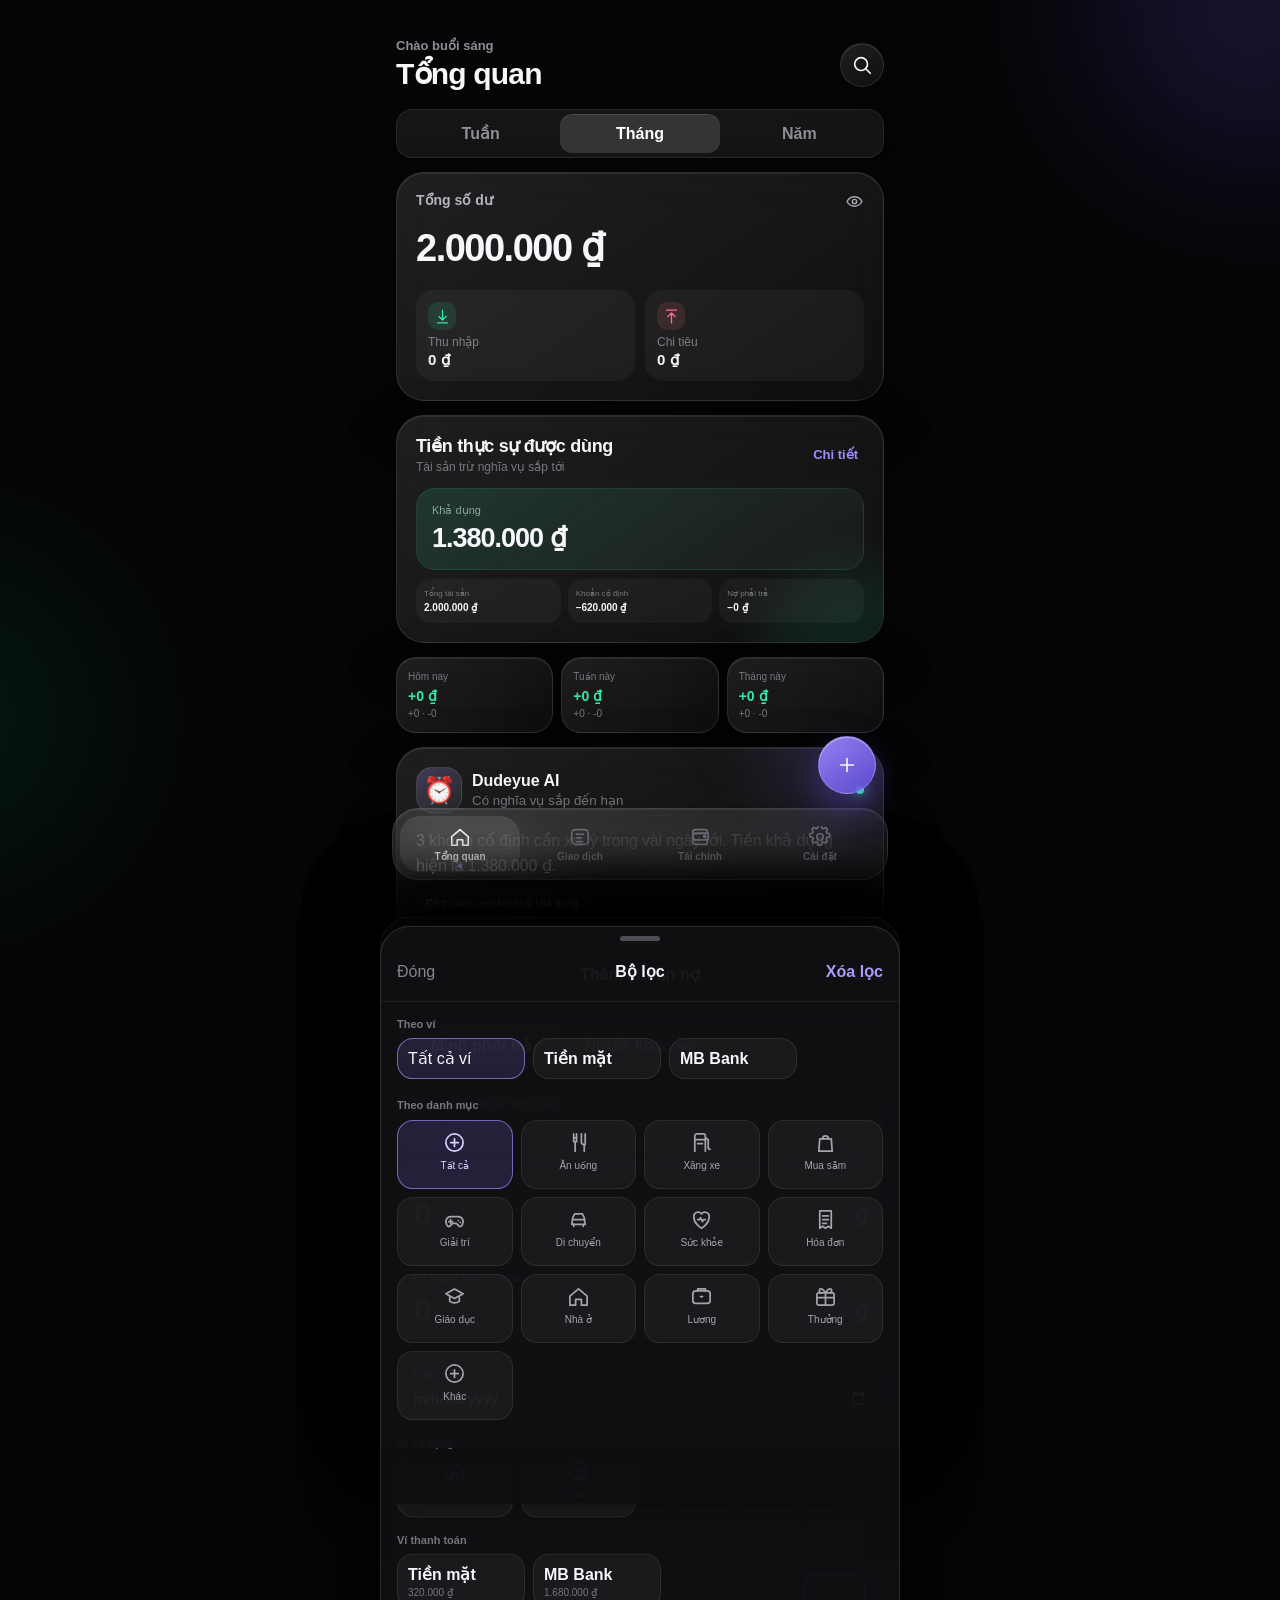
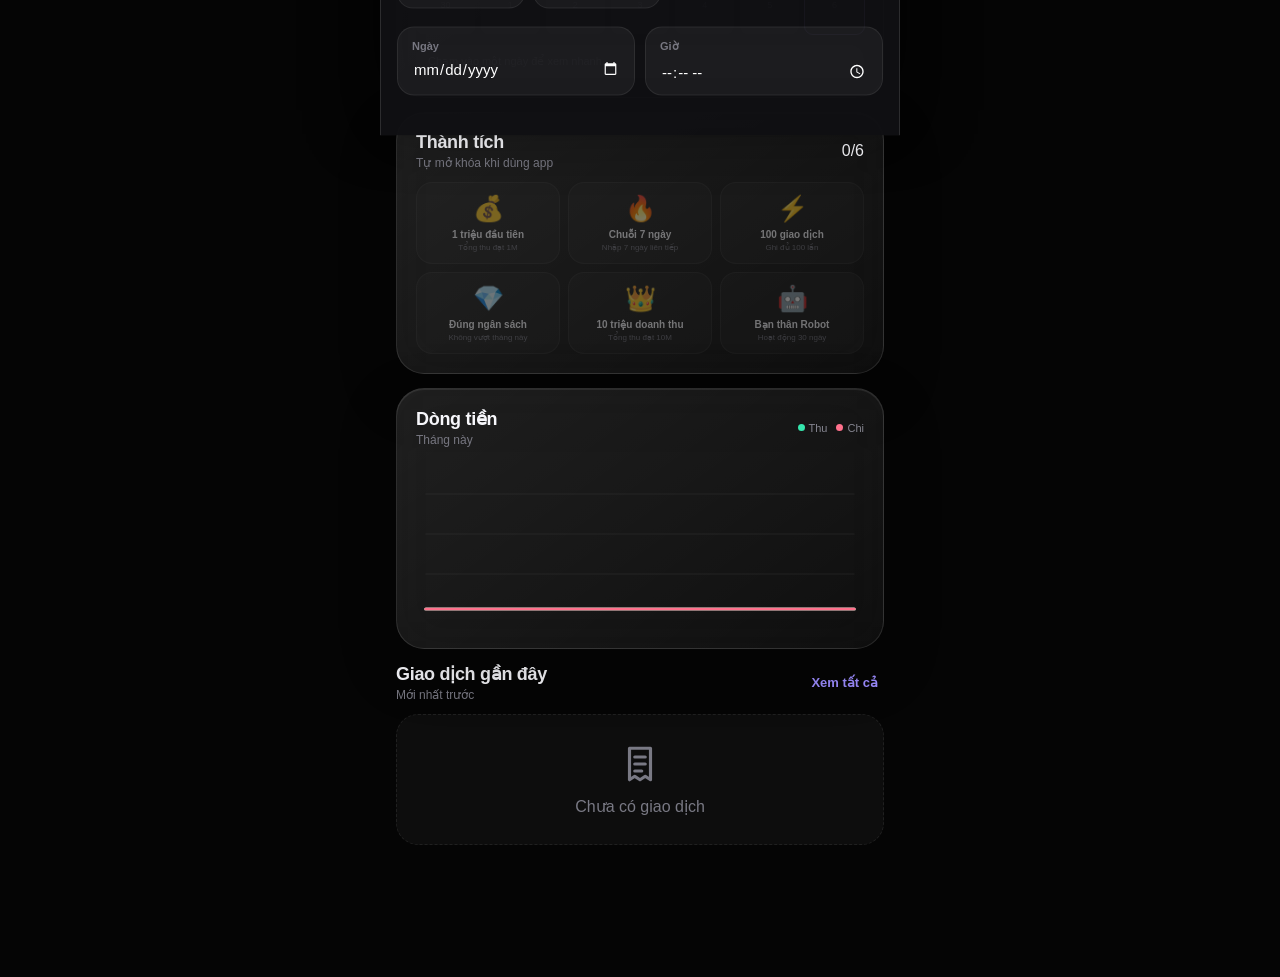
==== commit c03f9cd0: "Add files via upload" ====
--- a/thuchi/index.html
+++ b/thuchi/index.html
@@ -3,258 +3,425 @@
 <head>
   <meta charset="utf-8">
   <meta name="viewport" content="width=device-width,initial-scale=1,viewport-fit=cover,user-scalable=no">
-  <meta name="theme-color" content="#000000">
+  <meta name="theme-color" content="#050505">
   <meta name="apple-mobile-web-app-capable" content="yes">
   <meta name="apple-mobile-web-app-status-bar-style" content="black-translucent">
-  <meta name="apple-mobile-web-app-title" content="AI Finance">
-  <link rel="manifest" href="manifest.json">
-  <link rel="apple-touch-icon" href="icons/icon-192.png">
-  <link rel="stylesheet" href="style.css">
-  <title>AI Finance</title>
+  <meta name="apple-mobile-web-app-title" content="Dudeyue">
+  <title>Dudeyue Thu Chi</title>
+  <link rel="manifest" href="./manifest.webmanifest">
+  <link rel="icon" href="./icon.svg" type="image/svg+xml">
+  <link rel="apple-touch-icon" href="./icon.svg">
+  <link rel="stylesheet" href="./style.css">
 </head>
 <body>
-<div class="app-shell">
-  <header class="hero-header">
-    <div>
-      <div class="greeting" id="greeting">Chào buổi tối 🌙</div>
-      <div class="date-line" id="dateLine"></div>
-    </div>
-    <button class="robot-orb" id="robotOrb" aria-label="Trợ lý AI">
-      <svg viewBox="0 0 64 64" aria-hidden="true">
-        <defs>
-          <linearGradient id="g" x1="0" x2="1">
-            <stop stop-color="#54E0D8"/>
-            <stop offset="1" stop-color="#6B8CFF"/>
-          </linearGradient>
-        </defs>
-        <circle cx="32" cy="32" r="29" fill="#152028"/>
-        <rect x="16" y="20" width="32" height="27" rx="11" fill="#EDF5F6"/>
-        <rect x="21" y="25" width="22" height="15" rx="7" fill="#0E1B20"/>
-        <rect x="23" y="29" width="5" height="7" rx="2.5" fill="url(#g)"/>
-        <rect x="36" y="29" width="5" height="7" rx="2.5" fill="url(#g)"/>
-        <path d="M27 39c2 2 8 2 10 0" stroke="#54E0D8" stroke-width="2" fill="none" stroke-linecap="round"/>
-        <path d="M32 20v-6" stroke="#54E0D8" stroke-width="2.5" stroke-linecap="round"/>
-        <circle cx="32" cy="12" r="3" fill="#54E0D8"/>
-      </svg>
-    </button>
-  </header>
-
-  <main>
-    <section class="screen active" data-screen="home">
-      <div class="period-switch">
+  <div class="ambient ambient-a"></div>
+  <div class="ambient ambient-b"></div>
+
+  <main id="app" class="app-shell">
+    <section class="page active" data-page="overview">
+      <header class="topbar">
+        <div>
+          <p class="eyebrow" id="greeting">Chào buổi tối</p>
+          <h1>Tổng quan</h1>
+        </div>
+        <button class="icon-button glass" id="openSearch" aria-label="Tìm kiếm">
+          <svg viewBox="0 0 24 24" aria-hidden="true"><path d="m21 21-4.35-4.35m1.35-5.65a7 7 0 1 1-14 0 7 7 0 0 1 14 0Z"/></svg>
+        </button>
+      </header>
+
+      <div class="period-switch" id="periodSwitch" aria-label="Khoảng thời gian">
         <button data-period="week">Tuần</button>
         <button class="active" data-period="month">Tháng</button>
         <button data-period="year">Năm</button>
       </div>
 
-      <section class="balance-card glass">
-        <div class="balance-label">
+      <article class="balance-card glass-card">
+        <div class="card-title-row">
           <span>Tổng số dư</span>
-          <button class="eye-button" id="toggleBalance">◉</button>
-        </div>
-        <div class="balance-value" id="totalBalance">0 đ</div>
+          <button class="mini-icon" id="toggleBalance" aria-label="Ẩn hiện số dư">
+            <svg viewBox="0 0 24 24"><path d="M2.5 12s3.5-6 9.5-6 9.5 6 9.5 6-3.5 6-9.5 6-9.5-6-9.5-6Z"/><circle cx="12" cy="12" r="2.7"/></svg>
+          </button>
+        </div>
+        <div class="balance-value count-up" id="totalBalance">0 ₫</div>
         <div class="balance-stats">
           <div>
-            <span><i class="dot green"></i> Thu nhập</span>
-            <strong id="incomeValue">0 đ</strong>
+            <span class="stat-icon income"><svg viewBox="0 0 24 24"><path d="M12 3v14m0 0 5-5m-5 5-5-5"/><path d="M5 21h14"/></svg></span>
+            <p>Thu nhập</p>
+            <strong id="incomeTotal">0 ₫</strong>
           </div>
           <div>
-            <span><i class="dot red"></i> Chi tiêu</span>
-            <strong id="expenseValue">0 đ</strong>
+            <span class="stat-icon expense"><svg viewBox="0 0 24 24"><path d="M12 21V7m0 0 5 5m-5-5-5 5"/><path d="M5 3h14"/></svg></span>
+            <p>Chi tiêu</p>
+            <strong id="expenseTotal">0 ₫</strong>
           </div>
         </div>
-      </section>
-
-      <section class="unlock-card glass">
-        <div class="unlock-icon">🔒</div>
-        <div>
-          <strong>2 tiện ích đang chờ thiết lập</strong>
-          <span>Hóa đơn định kỳ và mục tiêu tiết kiệm</span>
-        </div>
-        <button data-screen-link="settings">›</button>
-      </section>
-
-      <section class="ai-banner">
-        <div class="spark">✦</div>
-        <div>
-          <strong>Phân tích AI thông minh</strong>
-          <span id="aiInsight">Thêm giao dịch để nhận phân tích.</span>
-        </div>
-        <button id="openAI">Mở</button>
-      </section>
-
-      <button class="budget-entry glass" data-screen-link="budgets">
-        <span class="budget-icon">◔</span>
-        <span>
-          <strong>Thiết lập ngân sách</strong>
-          <small>Kiểm soát chi tiêu tốt hơn mỗi tháng</small>
-        </span>
-        <span>›</span>
+      </article>
+
+      <section class="money-layers glass-card">
+        <div class="section-heading compact-heading">
+          <div><h2>Tiền thực sự được dùng</h2><p>Tài sản trừ nghĩa vụ sắp tới</p></div>
+          <button class="text-button" data-go="wallets">Chi tiết</button>
+        </div>
+        <div class="money-layer-main">
+          <span>Khả dụng</span>
+          <strong id="availableMoney">0 ₫</strong>
+        </div>
+        <div class="money-layer-grid">
+          <div><span>Tổng tài sản</span><strong id="assetSnapshot">0 ₫</strong></div>
+          <div><span>Khoản cố định</span><strong id="fixedSnapshot">0 ₫</strong></div>
+          <div><span>Nợ phải trả</span><strong id="debtSnapshot">0 ₫</strong></div>
+        </div>
+      </section>
+
+      <section class="quick-stats" id="quickStats">
+        <article class="mini-stat glass-card"><span>Hôm nay</span><strong id="todayNet">0 ₫</strong><small id="todayBreakdown">+0 · -0</small></article>
+        <article class="mini-stat glass-card"><span>Tuần này</span><strong id="weekNet">0 ₫</strong><small id="weekBreakdown">+0 · -0</small></article>
+        <article class="mini-stat glass-card"><span>Tháng này</span><strong id="monthNet">0 ₫</strong><small id="monthBreakdown">+0 · -0</small></article>
+      </section>
+
+      <article class="ai-card glass-card" id="aiCard">
+        <div class="ai-head">
+          <div class="ai-face" id="aiFace">🤖</div>
+          <div><span>Dudeyue AI</span><small id="aiMood">Đang phân tích tiền của mày</small></div>
+          <span class="live-dot"></span>
+        </div>
+        <p id="aiInsight">Thêm vài giao dịch để tao bắt đầu phân tích.</p>
+        <div class="ai-tags" id="aiTags"></div>
+      </article>
+
+      <button class="budget-card glass-card pressable" id="openBudget">
+        <div class="card-title-row">
+          <div>
+            <span>Ngân sách tháng này</span>
+            <small id="budgetCaption">Chạm để chỉnh</small>
+          </div>
+          <span class="budget-percent" id="budgetPercent">0%</span>
+        </div>
+        <div class="budget-numbers"><strong id="budgetSpent">0 ₫</strong><span>/</span><span id="budgetLimit">0 ₫</span></div>
+        <div class="progress-track"><div class="progress-fill" id="budgetProgress"></div></div>
+        <div class="budget-detail-grid">
+          <div><span>Còn lại</span><strong id="budgetRemaining">0 ₫</strong></div>
+          <div><span>TB/ngày</span><strong id="budgetDailyAvg">0 ₫</strong></div>
+          <div><span>Dự báo</span><strong id="budgetForecast">0 ₫</strong></div>
+        </div>
+        <div class="budget-category-bars" id="budgetCategoryBars"></div>
       </button>
 
-      <section class="chart-card glass">
-        <div class="section-title-row">
-          <h2>Biểu đồ tài chính</h2>
-          <div class="ios-segment">
-            <button class="active" data-chart-mode="flow">Thu/Chi</button>
-            <button data-chart-mode="category">Danh mục</button>
+
+      <article class="level-card glass-card">
+        <div class="level-top">
+          <div><span class="level-kicker">Hồ sơ tài chính</span><h2 id="levelTitle">Level 1 · Tân binh</h2></div>
+          <div class="level-badge" id="levelBadge">1</div>
+        </div>
+        <div class="xp-row"><span id="xpText">0 / 100 XP</span><span id="streakText">🔥 0 ngày</span></div>
+        <div class="progress-track xp-track"><div class="progress-fill" id="xpProgress"></div></div>
+      </article>
+
+      <article class="heatmap-card glass-card">
+        <div class="section-heading">
+          <div><h2>Lịch chi tiêu</h2><p>28 ngày gần nhất</p></div>
+          <span class="heatmap-hint">ít → nhiều</span>
+        </div>
+        <div class="heatmap" id="heatmap"></div>
+        <div class="heatmap-detail" id="heatmapDetail">Chạm vào một ngày để xem nhanh.</div>
+      </article>
+
+      <article class="achievement-card glass-card">
+        <div class="section-heading">
+          <div><h2>Thành tích</h2><p>Tự mở khóa khi dùng app</p></div>
+          <span id="achievementCount">0/6</span>
+        </div>
+        <div class="achievement-grid" id="achievementGrid"></div>
+      </article>
+
+      <article class="chart-card glass-card">
+        <div class="section-heading">
+          <div>
+            <h2>Dòng tiền</h2>
+            <p id="chartSubtitle">Tháng này</p>
           </div>
-        </div>
-        <canvas id="chart"></canvas>
-      </section>
+          <div class="legend"><span><i class="dot income-dot"></i>Thu</span><span><i class="dot expense-dot"></i>Chi</span></div>
+        </div>
+        <div class="chart-wrap">
+          <svg id="cashflowChart" viewBox="0 0 360 170" preserveAspectRatio="none" aria-label="Biểu đồ thu chi"></svg>
+        </div>
+      </article>
 
       <section class="recent-section">
-        <div class="section-title-row">
-          <h2>Giao dịch gần đây</h2>
-          <button class="text-link" data-screen-link="transactions">Xem tất cả</button>
-        </div>
-        <div class="list-card" id="recentList"></div>
+        <div class="section-heading">
+          <div><h2>Giao dịch gần đây</h2><p>Mới nhất trước</p></div>
+          <button class="text-button" data-go="transactions">Xem tất cả</button>
+        </div>
+        <div id="recentTransactions" class="transaction-list"></div>
       </section>
     </section>
 
-    <section class="screen" data-screen="transactions">
-      <div class="screen-header">
-        <h1>Giao dịch</h1>
-        <button class="round-add" id="addTransaction">＋</button>
-      </div>
-      <div class="search-box">
-        <span>⌕</span>
-        <input id="transactionSearch" placeholder="Tìm theo ghi chú, danh mục...">
-      </div>
-      <div class="filter-row">
-        <button class="active" data-filter="all">Tất cả</button>
-        <button data-filter="income">Thu nhập</button>
-        <button data-filter="expense">Chi tiêu</button>
-        <button data-filter="transfer">Chuyển khoản</button>
-      </div>
-      <div class="list-card" id="transactionList"></div>
+    <section class="page" data-page="transactions">
+      <header class="topbar">
+        <div><p class="eyebrow">Quản lý</p><h1>Giao dịch</h1></div>
+        <button class="icon-button glass" id="openFilter" aria-label="Bộ lọc">
+          <svg viewBox="0 0 24 24"><path d="M4 6h16M7 12h10M10 18h4"/></svg>
+        </button>
+      </header>
+      <div class="search-field glass">
+        <svg viewBox="0 0 24 24"><path d="m21 21-4.35-4.35m1.35-5.65a7 7 0 1 1-14 0 7 7 0 0 1 14 0Z"/></svg>
+        <input id="transactionSearch" type="search" placeholder="Tìm nội dung, danh mục, ví…" autocomplete="off">
+      </div>
+      <div class="chip-row" id="transactionTypeChips">
+        <button class="chip active" data-filter="all">Tất cả</button>
+        <button class="chip" data-filter="expense">Chi</button>
+        <button class="chip" data-filter="income">Thu</button>
+        <button class="chip" data-filter="transfer">Chuyển ví</button>
+      </div>
+      <div id="allTransactions" class="transaction-list full"></div>
     </section>
 
-    <section class="screen" data-screen="wallets">
-      <div class="screen-header">
-        <h1>Ví & Tài khoản</h1>
-        <button class="round-add" id="addWallet">＋</button>
-      </div>
-      <div class="search-box"><span>⌕</span><input id="walletSearch" placeholder="Tìm kiếm tài khoản..."></div>
-      <section class="wallet-hero">
-        <span>Tổng tài sản</span>
-        <strong id="walletTotal">0 đ</strong>
-        <small id="walletCount">0 tài khoản</small>
-      </section>
-      <div id="walletList"></div>
+    <section class="page" data-page="wallets">
+      <header class="topbar">
+        <div><p class="eyebrow">Dòng tiền</p><h1>Trung tâm tài chính</h1></div>
+        <button class="icon-button glass" id="financeAddBtn" aria-label="Thêm">
+          <svg viewBox="0 0 24 24"><path d="M12 5v14M5 12h14"/></svg>
+        </button>
+      </header>
+
+      <div class="segmented finance-switch" id="financeSwitch">
+        <button class="active" data-finance="wallets">Ví</button>
+        <button data-finance="fixed">Cố định</button>
+        <button data-finance="debts">Nợ</button>
+      </div>
+
+      <section class="finance-panel active" data-finance-panel="wallets">
+        <article class="wallet-summary glass-card">
+          <span>Tổng tài sản</span>
+          <strong id="walletTotal">0 ₫</strong>
+          <p id="walletCount">0 ví đang hoạt động</p>
+        </article>
+        <div id="walletList" class="wallet-list"></div>
+      </section>
+
+      <section class="finance-panel" data-finance-panel="fixed">
+        <article class="obligation-hero glass-card">
+          <span>Cố định tháng này</span>
+          <strong id="fixedMonthTotal">0 ₫</strong>
+          <div class="obligation-hero-row">
+            <small id="fixedPaidText">Đã trả 0 ₫</small>
+            <small id="fixedRemainingText">Còn 0 ₫</small>
+          </div>
+          <div class="progress-track"><div class="progress-fill fixed-progress" id="fixedProgress"></div></div>
+        </article>
+        <div class="section-heading finance-heading">
+          <div><h2>Lịch thanh toán</h2><p>Chạm để đánh dấu đã trả</p></div>
+        </div>
+        <div id="fixedList" class="obligation-list"></div>
+      </section>
+
+      <section class="finance-panel" data-finance-panel="debts">
+        <article class="networth-card glass-card">
+          <div><span>Tài sản</span><strong id="debtAsset">0 ₫</strong></div>
+          <i>−</i>
+          <div><span>Nợ còn lại</span><strong id="totalDebt">0 ₫</strong></div>
+          <i>=</i>
+          <div class="net-result"><span>Tài sản ròng</span><strong id="netWorth">0 ₫</strong></div>
+        </article>
+        <div class="debt-summary-grid">
+          <article class="mini-stat glass-card"><span>Phải trả</span><strong class="negative" id="payableTotal">0 ₫</strong><small id="payableDue">0 khoản sắp hạn</small></article>
+          <article class="mini-stat glass-card"><span>Phải thu</span><strong class="positive" id="receivableTotal">0 ₫</strong><small id="receivableDue">0 khoản cần thu</small></article>
+        </div>
+        <div id="debtList" class="obligation-list"></div>
+      </section>
     </section>
 
-    <section class="screen" data-screen="budgets">
-      <div class="screen-header">
-        <button class="back-btn" data-screen-link="home">‹</button>
-        <h1>Ngân sách</h1>
-        <button class="round-add" id="addBudget">＋</button>
-      </div>
-      <section class="health-card glass">
-        <span>Sức khỏe ngân sách</span>
-        <div><strong id="budgetScore">100</strong><small> điểm</small></div>
-        <div class="meter"><i id="budgetHealthBar"></i></div>
-      </section>
-      <section class="budget-summary glass">
-        <div><span>Ngân sách</span><strong id="budgetTotal">0 đ</strong></div>
-        <div><span>Đã chi</span><strong id="budgetSpent">0 đ</strong></div>
-        <div><span>Còn lại</span><strong id="budgetLeft">0 đ</strong></div>
-        <div><span>Đã dùng</span><strong id="budgetPercent">0%</strong></div>
-      </section>
-      <div class="quick-picks">
-        <div class="section-title-row">
-          <h2>Chọn nhanh</h2>
-          <span>Chạm để bật/tắt</span>
-        </div>
-        <div class="quick-grid" id="quickGrid"></div>
-      </div>
-      <div id="budgetList"></div>
-    </section>
-
-    <section class="screen" data-screen="settings">
-      <div class="screen-header"><h1>Cài đặt</h1></div>
-      <section class="settings-profile glass">
-        <div class="profile-robot">🤖</div>
-        <div><strong>AI Finance Assistant</strong><span>Quản lý tài chính cá nhân</span></div>
-      </section>
-      <section class="settings-list glass">
-        <button id="exportBtn"><span>⬇</span><div><strong>Sao lưu dữ liệu</strong><small>Xuất file JSON</small></div><i>›</i></button>
-        <label><span>⬆</span><div><strong>Khôi phục dữ liệu</strong><small>Nhập file JSON</small></div><i>›</i><input id="importInput" type="file" accept=".json,application/json"></label>
-        <button id="themeBtn"><span>◐</span><div><strong>Giao diện</strong><small id="themeLabel">Tối</small></div><i>›</i></button>
-        <button class="danger" id="resetBtn"><span>⌫</span><div><strong>Xóa tất cả dữ liệu</strong><small>Không thể hoàn tác</small></div><i>›</i></button>
-      </section>
-      <p class="version">AI Finance 2.0</p>
+    <section class="page" data-page="settings">
+      <header class="topbar">
+        <div><p class="eyebrow">Cá nhân hóa</p><h1>Cài đặt</h1></div>
+        <img class="robot-avatar" src="./icon.svg" alt="AI Robot">
+      </header>
+
+      <article class="profile-card glass-card">
+        <div class="profile-main">
+          <img src="./icon.svg" alt="Robot">
+          <div><strong>Dudeyue</strong><span id="profileRank">Finance Rookie</span></div>
+        </div>
+        <div class="profile-metrics">
+          <div><strong id="profileTx">0</strong><span>Giao dịch</span></div>
+          <div><strong id="profileIncome">0 ₫</strong><span>Tổng thu</span></div>
+          <div><strong id="profileDays">0</strong><span>Ngày hoạt động</span></div>
+        </div>
+      </article>
+
+      <section class="settings-group glass-card">
+        <h2>Dữ liệu</h2>
+        <button class="setting-row" id="exportData">
+          <span class="setting-icon"><svg viewBox="0 0 24 24"><path d="M12 3v12m0 0 5-5m-5 5-5-5"/><path d="M5 21h14"/></svg></span>
+          <span><strong>Xuất bản sao JSON</strong><small>Lưu toàn bộ dữ liệu về máy</small></span>
+          <svg class="chevron" viewBox="0 0 24 24"><path d="m9 6 6 6-6 6"/></svg>
+        </button>
+        <button class="setting-row" id="importData">
+          <span class="setting-icon"><svg viewBox="0 0 24 24"><path d="M12 21V9m0 0 5 5m-5-5-5 5"/><path d="M5 3h14"/></svg></span>
+          <span><strong>Khôi phục từ JSON</strong><small>Tương thích cả dữ liệu bản cũ phổ biến</small></span>
+          <svg class="chevron" viewBox="0 0 24 24"><path d="m9 6 6 6-6 6"/></svg>
+        </button>
+        <input type="file" id="importFile" accept=".json,application/json" hidden>
+      </section>
+
+      <section class="settings-group glass-card">
+        <h2>Ứng dụng</h2>
+        <div class="setting-row static-row">
+          <span class="setting-icon"><svg viewBox="0 0 24 24"><path d="M12 3a9 9 0 1 0 9 9c0-.6-.06-1.18-.17-1.74A7 7 0 0 1 12 3Z"/></svg></span>
+          <span><strong>AMOLED Dark</strong><small>Giao diện tối Liquid Glass</small></span>
+          <span class="status-pill">Đang bật</span>
+        </div>
+        <button class="setting-row danger-row" id="resetData">
+          <span class="setting-icon"><svg viewBox="0 0 24 24"><path d="M4 7h16M9 7V4h6v3m-8 0 1 14h8l1-14"/></svg></span>
+          <span><strong>Xóa toàn bộ dữ liệu</strong><small>Không thể hoàn tác</small></span>
+          <svg class="chevron" viewBox="0 0 24 24"><path d="m9 6 6 6-6 6"/></svg>
+        </button>
+      </section>
+      <p class="app-version">Dudeyue Finance V4.1 · Obligations Engine</p>
     </section>
   </main>
 
-  <nav class="tabbar">
-    <button class="active" data-tab="home"><svg viewBox="0 0 24 24"><path d="M3 11.5 12 4l9 7.5v8a1 1 0 0 1-1 1h-5v-6H9v6H4a1 1 0 0 1-1-1z"/></svg><span>Tổng quan</span></button>
-    <button data-tab="transactions"><svg viewBox="0 0 24 24"><path d="M5 5h14M5 12h14M5 19h14M3 5h.01M3 12h.01M3 19h.01"/></svg><span>Giao dịch</span></button>
-    <button data-tab="wallets"><svg viewBox="0 0 24 24"><path d="M3 7h16a2 2 0 0 1 2 2v8a2 2 0 0 1-2 2H5a2 2 0 0 1-2-2zM3 7V5a2 2 0 0 1 2-2h12M16 12h5"/></svg><span>Ví</span></button>
-    <button data-tab="budgets"><svg viewBox="0 0 24 24"><path d="M4 19V9m6 10V5m6 14v-7m5 7H2"/></svg><span>Ngân sách</span></button>
-    <button data-tab="settings"><svg viewBox="0 0 24 24"><path d="M12 8a4 4 0 1 0 0 8 4 4 0 0 0 0-8Zm8 4 2-1-2-4-2 1-2-2 1-2-4-2-1 2H9L8 2 4 4l1 2-2 2-2-1-1 4 2 1v3l-2 1 2 4 2-1 2 2-1 2 4 2 1-2h3l1 2 4-2-1-2 2-2 2 1 2-4-2-1z"/></svg><span>Cài đặt</span></button>
+  <button id="fab" class="fab" aria-label="Thêm giao dịch">
+    <svg viewBox="0 0 24 24"><path d="M12 5v14M5 12h14"/></svg>
+  </button>
+
+  <nav class="tabbar glass">
+    <button class="tab active" data-tab="overview"><svg viewBox="0 0 24 24"><path d="M3 11.5 12 4l9 7.5V21h-6v-6H9v6H3Z"/></svg><span>Tổng quan</span></button>
+    <button class="tab" data-tab="transactions"><svg viewBox="0 0 24 24"><rect x="3" y="4" width="18" height="16" rx="4"/><path d="M8 9h8M8 13h5M8 17h7"/></svg><span>Giao dịch</span></button>
+    <button class="tab" data-tab="wallets"><svg viewBox="0 0 24 24"><path d="M4 7.5A3.5 3.5 0 0 1 7.5 4H18a2 2 0 0 1 2 2v2H7.5a3.5 3.5 0 0 0 0 7H20v3a2 2 0 0 1-2 2H7a3 3 0 0 1-3-3Z"/><path d="M7.5 8H21v7H7.5a3.5 3.5 0 0 1 0-7Z"/><circle cx="17" cy="11.5" r="1"/></svg><span>Tài chính</span></button>
+    <button class="tab" data-tab="settings"><svg viewBox="0 0 24 24"><path d="M12 8.5A3.5 3.5 0 1 0 12 15.5 3.5 3.5 0 0 0 12 8.5Z"/><path d="m19.4 15 .1.1a2 2 0 0 1-2.8 2.8l-.1-.1a1.7 1.7 0 0 0-2.9 1.2v.2a2 2 0 0 1-4 0V19a1.7 1.7 0 0 0-2.9-1.2l-.1.1a2 2 0 0 1-2.8-2.8L4 15a1.7 1.7 0 0 0-1.2-2.9h-.2a2 2 0 0 1 0-4h.2A1.7 1.7 0 0 0 4 5.2l-.1-.1a2 2 0 0 1 2.8-2.8l.1.1A1.7 1.7 0 0 0 9.7 1.2V1a2 2 0 0 1 4 0v.2a1.7 1.7 0 0 0 2.9 1.2l.1-.1a2 2 0 0 1 2.8 2.8l-.1.1a1.7 1.7 0 0 0 1.2 2.9h.2a2 2 0 0 1 0 4h-.2A1.7 1.7 0 0 0 19.4 15Z"/></svg><span>Cài đặt</span></button>
   </nav>
-</div>
-
-<div class="sheet-backdrop" id="sheetBackdrop"></div>
-<section class="bottom-sheet" id="transactionSheet" aria-hidden="true">
-  <div class="sheet-handle"></div>
-  <div class="sheet-top">
-    <button id="closeTransactionSheet">Hủy</button>
-    <h2>Thêm giao dịch</h2>
-    <button class="save-btn" id="saveTransaction">Lưu</button>
+
+  <div class="scrim" id="scrim"></div>
+
+  <section class="sheet" id="transactionSheet" aria-hidden="true">
+    <div class="sheet-handle"></div>
+    <div class="sheet-header"><button class="sheet-close" data-close>Hủy</button><h2 id="transactionSheetTitle">Thêm giao dịch</h2><button class="sheet-save" id="saveTransaction">Lưu</button></div>
+    <div class="sheet-content">
+      <div class="segmented" id="transactionType">
+        <button class="active" data-type="expense">Chi tiêu</button>
+        <button data-type="income">Thu nhập</button>
+        <button data-type="transfer">Chuyển ví</button>
+      </div>
+      <label class="amount-input">
+        <span>Số tiền</span>
+        <div><input id="amountInput" inputmode="numeric" placeholder="0"><b>₫</b></div>
+      </label>
+      <label class="field"><span>Nội dung</span><input id="noteInput" type="text" placeholder="Ví dụ: Ăn trưa"></label>
+      <div class="field-block" id="categoryBlock">
+        <span class="field-label">Danh mục</span>
+        <div class="icon-grid" id="categoryGrid"></div>
+      </div>
+      <div class="field-block">
+        <span class="field-label" id="walletLabel">Ví thanh toán</span>
+        <div class="wallet-picks" id="walletPicks"></div>
+      </div>
+      <div class="field-block hidden" id="toWalletBlock">
+        <span class="field-label">Chuyển đến ví</span>
+        <div class="wallet-picks" id="toWalletPicks"></div>
+      </div>
+      <div class="date-grid">
+        <label class="field"><span>Ngày</span><input id="dateInput" type="date"></label>
+        <label class="field"><span>Giờ</span><input id="timeInput" type="time"></label>
+      </div>
+    </div>
+  </section>
+
+  <section class="sheet compact-sheet" id="budgetSheet" aria-hidden="true">
+    <div class="sheet-handle"></div>
+    <div class="sheet-header"><button class="sheet-close" data-close>Hủy</button><h2>Ngân sách tháng</h2><button class="sheet-save" id="saveBudget">Lưu</button></div>
+    <div class="sheet-content">
+      <label class="amount-input"><span>Giới hạn chi tiêu</span><div><input id="budgetInput" inputmode="numeric" placeholder="0"><b>₫</b></div></label>
+      <div class="field-block">
+        <span class="field-label">Cảnh báo khi đạt</span>
+        <div class="chip-row budget-alerts" id="budgetAlertChips">
+          <button class="chip" data-alert="50">50%</button>
+          <button class="chip active" data-alert="80">80%</button>
+          <button class="chip active" data-alert="100">100%</button>
+        </div>
+      </div>
+      <div class="field-block">
+        <span class="field-label">Giới hạn theo danh mục</span>
+        <div id="categoryBudgetEditor" class="category-budget-editor"></div>
+      </div>
+      <p class="helper">App sẽ dự báo mức chi cuối tháng và cảnh báo khi tốc độ chi tiêu quá nhanh.</p>
+    </div>
+  </section>
+
+  <section class="sheet compact-sheet" id="walletSheet" aria-hidden="true">
+    <div class="sheet-handle"></div>
+    <div class="sheet-header"><button class="sheet-close" data-close>Hủy</button><h2 id="walletSheetTitle">Thêm ví</h2><button class="sheet-save" id="saveWallet">Lưu</button></div>
+    <div class="sheet-content">
+      <label class="field"><span>Tên ví</span><input id="walletNameInput" type="text" placeholder="Ví dụ: MB Bank"></label>
+      <label class="amount-input"><span>Số dư ban đầu</span><div><input id="walletBalanceInput" inputmode="numeric" placeholder="0"><b>₫</b></div></label>
+      <div class="field-block"><span class="field-label">Biểu tượng</span><div class="icon-grid small" id="walletIconGrid"></div></div>
+    </div>
+  </section>
+
+  <section class="sheet compact-sheet" id="fixedSheet" aria-hidden="true">
+    <div class="sheet-handle"></div>
+    <div class="sheet-header"><button class="sheet-close" data-close>Hủy</button><h2 id="fixedSheetTitle">Thêm khoản cố định</h2><button class="sheet-save" id="saveFixed">Lưu</button></div>
+    <div class="sheet-content">
+      <label class="field"><span>Tên khoản</span><input id="fixedNameInput" type="text" placeholder="Ví dụ: Phí nhóm ship"></label>
+      <label class="amount-input"><span>Số tiền</span><div><input id="fixedAmountInput" inputmode="numeric" placeholder="0"><b>₫</b></div></label>
+      <div class="field-block">
+        <span class="field-label">Chu kỳ</span>
+        <div class="chip-row" id="fixedCycleChips">
+          <button class="chip active" data-cycle="monthly">Hàng tháng</button>
+          <button class="chip" data-cycle="weekly">Hàng tuần</button>
+          <button class="chip" data-cycle="yearly">Hàng năm</button>
+        </div>
+      </div>
+      <div class="date-grid">
+        <label class="field"><span>Ngày đến hạn</span><input id="fixedDueDayInput" type="number" min="1" max="31" value="1"></label>
+        <label class="field"><span>Danh mục</span><input id="fixedCategoryInput" type="text" placeholder="Hóa đơn"></label>
+      </div>
+      <div class="field-block">
+        <span class="field-label">Ví thanh toán mặc định</span>
+        <div class="wallet-picks" id="fixedWalletPicks"></div>
+      </div>
+      <button class="sheet-danger hidden" id="deleteFixed">Xóa khoản cố định</button>
+    </div>
+  </section>
+
+  <section class="sheet compact-sheet" id="debtSheet" aria-hidden="true">
+    <div class="sheet-handle"></div>
+    <div class="sheet-header"><button class="sheet-close" data-close>Hủy</button><h2 id="debtSheetTitle">Thêm khoản nợ</h2><button class="sheet-save" id="saveDebt">Lưu</button></div>
+    <div class="sheet-content">
+      <div class="segmented" id="debtTypeSwitch">
+        <button class="active" data-debt-type="payable">Mình phải trả</button>
+        <button data-debt-type="receivable">Người khác nợ</button>
+      </div>
+      <label class="field"><span>Tên khoản / Người liên quan</span><input id="debtNameInput" type="text" placeholder="Ví dụ: Trả Minh"></label>
+      <label class="amount-input"><span>Tổng số tiền</span><div><input id="debtAmountInput" inputmode="numeric" placeholder="0"><b>₫</b></div></label>
+      <label class="amount-input"><span>Đã thanh toán / đã thu</span><div><input id="debtPaidInput" inputmode="numeric" placeholder="0"><b>₫</b></div></label>
+      <label class="field"><span>Ngày đến hạn</span><input id="debtDueInput" type="date"></label>
+      <div class="field-block">
+        <span class="field-label">Ví sử dụng</span>
+        <div class="wallet-picks" id="debtWalletPicks"></div>
+      </div>
+      <button class="sheet-danger hidden" id="deleteDebt">Xóa khoản nợ</button>
+    </div>
+  </section>
+
+  <section class="sheet compact-sheet" id="filterSheet" aria-hidden="true">
+    <div class="sheet-handle"></div>
+    <div class="sheet-header"><button class="sheet-close" data-close>Đóng</button><h2>Bộ lọc</h2><button class="sheet-save" id="clearFilters">Xóa lọc</button></div>
+    <div class="sheet-content">
+      <span class="field-label">Theo ví</span>
+      <div class="wallet-picks" id="filterWalletPicks"></div>
+      <span class="field-label top-gap">Theo danh mục</span>
+      <div class="icon-grid" id="filterCategoryGrid"></div>
+    </div>
+  </section>
+
+  <div class="context-menu glass" id="contextMenu" role="menu">
+    <button data-action="edit"><svg viewBox="0 0 24 24"><path d="m4 20 4.5-1 10-10a2.1 2.1 0 0 0-3-3l-10 10Z"/></svg>Sửa</button>
+    <button data-action="duplicate"><svg viewBox="0 0 24 24"><rect x="8" y="8" width="12" height="12" rx="3"/><path d="M16 8V7a3 3 0 0 0-3-3H7a3 3 0 0 0-3 3v6a3 3 0 0 0 3 3h1"/></svg>Nhân bản</button>
+    <button class="danger" data-action="delete"><svg viewBox="0 0 24 24"><path d="M4 7h16M9 7V4h6v3m-8 0 1 14h8l1-14"/></svg>Xóa</button>
   </div>
-  <div class="type-segment">
-    <button class="active" data-type="income">Thu nhập</button>
-    <button data-type="expense">Chi tiêu</button>
-    <button data-type="transfer">Chuyển khoản</button>
-  </div>
-  <div class="amount-box">
-    <span>₫</span>
-    <input id="amountInput" inputmode="numeric" placeholder="0">
-  </div>
-  <div class="field-title">Danh mục</div>
-  <div class="category-grid" id="categoryGrid"></div>
-  <div class="sheet-field">
-    <span>Tài khoản</span>
-    <select id="walletSelect"></select>
-  </div>
-  <div class="sheet-field" id="toWalletField" hidden>
-    <span>Chuyển đến</span>
-    <select id="toWalletSelect"></select>
-  </div>
-  <div class="sheet-field">
-    <span>Ngày</span>
-    <input id="dateInput" type="date">
-  </div>
-  <div class="sheet-field">
-    <span>Ghi chú</span>
-    <input id="noteInput" placeholder="Tùy chọn">
-  </div>
-</section>
-
-<section class="bottom-sheet small-sheet" id="walletSheet" aria-hidden="true">
-  <div class="sheet-handle"></div>
-  <div class="sheet-top"><button data-close-sheet>Hủy</button><h2>Thêm tài khoản</h2><button class="save-btn" id="saveWallet">Lưu</button></div>
-  <div class="sheet-field"><span>Tên</span><input id="walletName" placeholder="Ví dụ: MB Bank"></div>
-  <div class="sheet-field"><span>Loại</span><select id="walletKind"><option>Ngân hàng</option><option>Tiền mặt</option><option>Ví điện tử</option></select></div>
-  <div class="sheet-field"><span>Số dư đầu</span><input id="walletInitial" inputmode="numeric" placeholder="0"></div>
-</section>
-
-<section class="bottom-sheet small-sheet" id="budgetSheet" aria-hidden="true">
-  <div class="sheet-handle"></div>
-  <div class="sheet-top"><button data-close-sheet>Hủy</button><h2>Thêm ngân sách</h2><button class="save-btn" id="saveBudget">Lưu</button></div>
-  <div class="sheet-field"><span>Danh mục</span><select id="budgetCategory"></select></div>
-  <div class="sheet-field"><span>Giới hạn tháng</span><input id="budgetLimit" inputmode="numeric" placeholder="0"></div>
-</section>
-
-<div class="ai-panel" id="aiPanel">
-  <button id="closeAI">×</button>
-  <div class="ai-big-robot">🤖</div>
-  <h2>AI Finance</h2>
-  <p id="aiPanelText"></p>
-</div>
-
-<script src="app.js"></script>
+
+  <div class="toast" id="toast"></div>
+  <script src="./app.js"></script>
 </body>
-</html>+</html>
--- a/thuchi/style.css
+++ b/thuchi/style.css
@@ -1,114 +1,17 @@
-:root{
-  --bg:#000;--card:#1b1c1f;--card-2:#25262a;--text:#fff;--muted:#9b9ca3;--line:#34353a;
-  --accent:#54d7d0;--blue:#6784ff;--green:#4fc35a;--red:#ff5149;--orange:#ff963d;
-}
-*{box-sizing:border-box;-webkit-tap-highlight-color:transparent}
-html,body{margin:0;background:var(--bg);color:var(--text);font-family:-apple-system,BlinkMacSystemFont,"SF Pro Display","Segoe UI",sans-serif}
-body{min-height:100vh}
-button,input,select{font:inherit}
-button{color:inherit}
-.app-shell{max-width:820px;margin:auto;padding:calc(env(safe-area-inset-top) + 18px) 26px calc(122px + env(safe-area-inset-bottom));min-height:100vh}
-.hero-header{display:flex;align-items:center;justify-content:space-between;margin-bottom:26px}
-.greeting{font-size:42px;line-height:1.05;font-weight:800;letter-spacing:-1.6px}
-.date-line{color:var(--muted);font-size:19px;margin-top:10px}
-.robot-orb{width:58px;height:58px;border-radius:50%;border:1px solid #2d3035;background:#121416;display:grid;place-items:center;box-shadow:0 12px 30px #0008}
-.robot-orb svg{width:46px;height:46px}
-.screen{display:none}.screen.active{display:block;animation:screenIn .24s ease}
-@keyframes screenIn{from{opacity:.4;transform:translateY(8px)}}
-.glass{background:linear-gradient(180deg,#1d1e21,#191a1d);border:1px solid #24262a;box-shadow:0 16px 36px #0006}
-.period-switch{display:grid;grid-template-columns:repeat(3,1fr);max-width:600px;margin:0 auto 20px}
-.period-switch button{border:0;background:transparent;color:#777b83;padding:12px;font-size:18px}
-.period-switch button.active{color:var(--accent);font-weight:700;border-bottom:4px solid var(--accent)}
-.balance-card{border-radius:34px;padding:28px;background:
-radial-gradient(circle at 72% 15%,rgba(255,255,255,.08) 0 29%,transparent 30%),
-radial-gradient(circle at 28% 103%,rgba(255,255,255,.05) 0 28%,transparent 29%),
-linear-gradient(135deg,#17323c,#315766)}
-.balance-label{display:flex;align-items:center;justify-content:space-between;color:#c4cbd0;font-size:20px}
-.eye-button{width:46px;height:46px;border-radius:50%;border:0;background:#ffffff15}
-.balance-value{font-size:56px;font-weight:800;letter-spacing:-2px;margin:10px 0 30px}
-.balance-stats{display:grid;grid-template-columns:1fr 1fr}
-.balance-stats>div:last-child{text-align:right;border-left:1px solid #ffffff45}
-.balance-stats span,.balance-stats strong{display:block}
-.balance-stats span{color:#c4cbd0;font-size:18px}.balance-stats strong{font-size:24px;margin-top:8px}
-.dot{width:10px;height:10px;border-radius:50%;display:inline-block}.green{background:var(--green)}.red{background:var(--red)}
-.unlock-card,.budget-entry{margin-top:18px;border-radius:26px;padding:20px;display:grid;grid-template-columns:54px 1fr auto;gap:14px;align-items:center}
-.unlock-icon,.budget-icon{width:50px;height:50px;border-radius:50%;display:grid;place-items:center;background:#173145;font-size:24px}
-.unlock-card strong,.unlock-card span,.budget-entry strong,.budget-entry small{display:block}
-.unlock-card span,.budget-entry small{color:var(--muted);margin-top:5px}
-.unlock-card button,.budget-entry{border:0}.unlock-card button{background:transparent;font-size:32px;color:#aaa}
-.ai-banner{margin-top:18px;border:1px solid #3159bd;background:linear-gradient(100deg,#0b3332,#181a43);border-radius:24px;padding:17px;display:grid;grid-template-columns:36px 1fr auto;gap:12px;align-items:center}
-.spark{font-size:28px;color:#ffe65a}.ai-banner strong,.ai-banner span{display:block}.ai-banner span{color:#d7e2e6;margin-top:4px}
-.ai-banner button{border:0;border-radius:18px;padding:12px 18px;background:linear-gradient(90deg,#54d7d0,#6f82ff);font-weight:800}
-.budget-entry{width:100%;text-align:left;margin-bottom:18px}.budget-icon{background:#50331e;color:var(--orange)}
-.chart-card{border-radius:30px;padding:20px;margin-top:18px}
-.section-title-row{display:flex;align-items:center;justify-content:space-between;gap:12px;margin-bottom:14px}
-.section-title-row h2{margin:0;font-size:24px;letter-spacing:-.4px}
-.ios-segment{display:flex;background:#2a2b30;border-radius:18px;padding:3px}
-.ios-segment button{border:0;background:transparent;color:#bbb;padding:9px 15px;border-radius:15px}
-.ios-segment button.active{background:#74757d;color:#fff}
-#chart{display:block;width:100%;height:280px}
-.text-link{border:0;background:transparent;color:var(--accent);font-size:18px}
-.list-card{background:var(--card);border-radius:26px;overflow:hidden}
-.transaction-item{display:grid;grid-template-columns:54px 1fr auto;gap:13px;align-items:center;padding:17px;border-bottom:1px solid var(--line)}
-.transaction-item:last-child{border-bottom:0}
-.tx-icon{width:50px;height:50px;border-radius:50%;display:grid;place-items:center;font-size:24px;background:#173a42}
-.tx-main strong,.tx-main small{display:block}.tx-main small{color:var(--muted);margin-top:5px}
-.tx-value{text-align:right;font-weight:800}.tx-value.income{color:var(--green)}.tx-value.expense{color:var(--red)}.tx-value.transfer{color:#7b9cff}
-.empty{padding:58px 18px;text-align:center;color:var(--muted)}.empty strong{display:block;color:#fff;font-size:22px;margin-bottom:7px}
-.screen-header{display:flex;align-items:center;justify-content:space-between;margin-bottom:20px}
-.screen-header h1{font-size:42px;margin:0;letter-spacing:-1.5px}
-.round-add,.back-btn{width:56px;height:56px;border-radius:50%;border:1px solid #3a3c42;background:#1b1c1f;font-size:31px}
-.round-add{color:#071313;background:var(--accent)}
-.back-btn{font-size:42px}
-.search-box{display:flex;align-items:center;gap:12px;background:var(--card);border-radius:23px;padding:0 18px;margin-bottom:16px}
-.search-box span{font-size:28px;color:#ddd}.search-box input{flex:1;border:0;background:transparent;color:#fff;padding:16px 0;outline:0}
-.filter-row{display:flex;background:#222328;padding:3px;border-radius:18px;margin-bottom:16px;overflow:auto}
-.filter-row button{flex:1;white-space:nowrap;border:0;background:transparent;color:#a9abb2;padding:11px 13px;border-radius:15px}
-.filter-row button.active{background:#777880;color:white}
-.wallet-hero{margin:18px 0 26px;border-radius:30px;padding:25px;background:
-radial-gradient(circle at 90% 0%,rgba(255,255,255,.12) 0 28%,transparent 29%),
-linear-gradient(135deg,#1287c5,#656bd5)}
-.wallet-hero span,.wallet-hero strong,.wallet-hero small{display:block}.wallet-hero strong{font-size:44px;margin:8px 0}
-.wallet-card{background:var(--card);border-radius:24px;padding:18px;display:grid;grid-template-columns:54px 1fr auto;gap:14px;align-items:center;margin-bottom:12px}
-.wallet-card .icon{width:48px;height:48px;border-radius:50%;display:grid;place-items:center;background:#173720;font-size:24px}
-.wallet-card strong,.wallet-card small{display:block}.wallet-card small{color:var(--muted);margin-top:4px}
-.health-card{border-radius:28px;padding:28px;text-align:center}.health-card>span{color:var(--muted);font-size:22px}.health-card strong{font-size:58px;color:#28d65c}.health-card small{font-size:25px;color:var(--muted)}
-.meter{height:10px;border-radius:10px;background:#303136;overflow:hidden;margin-top:22px}.meter i{display:block;height:100%;width:100%;background:#28d65c}
-.budget-summary{display:grid;grid-template-columns:1fr 1fr;border-radius:24px;overflow:hidden;margin:16px 0}.budget-summary div{padding:18px;border-right:1px solid var(--line);border-bottom:1px solid var(--line)}.budget-summary span,.budget-summary strong{display:block}.budget-summary span{color:var(--muted);font-size:14px}.budget-summary strong{margin-top:6px}
-.quick-picks{margin:22px 0}.quick-picks .section-title-row>span{color:var(--muted)}
-.quick-grid{display:grid;grid-template-columns:repeat(4,1fr);gap:10px}
-.quick-chip{position:relative;border:1px solid var(--line);background:var(--card);border-radius:22px;min-height:96px;display:flex;flex-direction:column;align-items:center;justify-content:center;gap:8px;color:var(--muted)}
-.quick-chip .qicon{width:46px;height:46px;border-radius:50%;background:#303136;display:grid;place-items:center;font-size:23px}
-.quick-chip .tick{position:absolute;right:8px;top:8px;width:22px;height:22px;border-radius:50%;display:grid;place-items:center;background:#3b3c40;font-size:13px}
-.quick-chip.selected{border-color:var(--accent);color:#fff;background:linear-gradient(145deg,rgba(84,215,208,.14),var(--card))}
-.quick-chip.selected .tick{background:var(--accent);color:#071313;font-weight:900}
-.budget-card{background:var(--card);border-radius:24px;padding:19px;margin-bottom:13px}
-.budget-card-top{display:flex;align-items:center;justify-content:space-between}.budget-card-title{display:flex;align-items:center;gap:12px}.budget-card-title .tx-icon{width:48px;height:48px}
-.progress{height:9px;background:#303136;border-radius:10px;overflow:hidden;margin:16px 0}.progress i{display:block;height:100%;background:var(--green)}
-.budget-meta{display:flex;justify-content:space-between;color:var(--muted)}
-.settings-profile{display:flex;align-items:center;gap:14px;border-radius:24px;padding:18px;margin-bottom:16px}.profile-robot{font-size:38px}.settings-profile strong,.settings-profile span{display:block}.settings-profile span{color:var(--accent);margin-top:4px}
-.settings-list{border-radius:24px;overflow:hidden}.settings-list button,.settings-list label{width:100%;display:grid;grid-template-columns:34px 1fr auto;gap:12px;align-items:center;padding:18px;border:0;border-bottom:1px solid var(--line);background:transparent;text-align:left}.settings-list button:last-child{border-bottom:0}.settings-list strong,.settings-list small{display:block}.settings-list small{color:var(--muted);margin-top:4px}.settings-list input{display:none}.danger strong{color:var(--red)}.version{text-align:center;color:var(--muted)}
-.tabbar{position:fixed;z-index:50;left:50%;bottom:calc(8px + env(safe-area-inset-bottom));transform:translateX(-50%);width:min(calc(100% - 24px),780px);display:grid;grid-template-columns:repeat(5,1fr);gap:3px;background:#1d1e20dd;border:1px solid #424348;border-radius:34px;padding:7px;backdrop-filter:blur(24px);box-shadow:0 10px 40px #000b}
-.tabbar button{border:0;background:transparent;color:#ddd;border-radius:27px;padding:9px 2px}.tabbar button.active{background:#4b4c50;color:var(--accent)}
-.tabbar svg{width:26px;height:26px;fill:none;stroke:currentColor;stroke-width:1.9;stroke-linecap:round;stroke-linejoin:round}.tabbar span{display:block;font-size:12px;margin-top:4px}
-.sheet-backdrop{position:fixed;inset:0;background:#0000;backdrop-filter:blur(0);pointer-events:none;transition:.3s;z-index:79}.sheet-backdrop.show{background:#0008;backdrop-filter:blur(10px);pointer-events:auto}
-.bottom-sheet{position:fixed;z-index:80;left:50%;bottom:0;transform:translate(-50%,105%);width:min(100%,820px);max-height:92vh;overflow:auto;background:#1c1d20;border-radius:34px 34px 0 0;padding:14px 26px calc(28px + env(safe-area-inset-bottom));transition:transform .38s cubic-bezier(.2,.8,.2,1);box-shadow:0 -24px 70px #000b}
-.bottom-sheet.show{transform:translate(-50%,0)}
-.small-sheet{max-height:68vh}
-.sheet-handle{width:58px;height:6px;background:#6b6c73;border-radius:10px;margin:0 auto 20px}
-.sheet-top{display:grid;grid-template-columns:1fr 2fr 1fr;align-items:center}.sheet-top h2{text-align:center;margin:0;font-size:28px}.sheet-top button{border:0;background:transparent;color:#aaa;font-size:18px}.sheet-top .save-btn{color:var(--accent);font-weight:800}
-.type-segment{display:flex;background:#26272b;border-radius:22px;padding:4px;margin:22px 0}.type-segment button{flex:1;border:0;background:transparent;color:#aaa;padding:14px 9px;border-radius:18px}.type-segment button.active{background:#7c7d85;color:white}
-.amount-box{display:flex;align-items:center;background:#28292d;border-radius:24px;padding:14px 20px;margin-bottom:22px}.amount-box span{font-size:38px;color:var(--accent)}.amount-box input{width:100%;border:0;background:transparent;color:white;font-size:48px;font-weight:700;outline:0}
-.field-title{color:var(--muted);font-size:18px;margin-bottom:12px}
-.category-grid{display:grid;grid-template-columns:repeat(4,1fr);gap:12px;margin-bottom:20px}
-.category-option{border:0;background:transparent;color:var(--muted);display:flex;flex-direction:column;align-items:center;gap:7px}
-.category-option .cat-icon{width:56px;height:56px;border-radius:50%;background:#2b3034;display:grid;place-items:center;font-size:27px;border:2px solid transparent}
-.category-option.selected{color:#fff}.category-option.selected .cat-icon{border-color:var(--accent);background:#153b3d}
-.sheet-field{background:#292a2e;border-radius:20px;padding:15px 17px;margin-top:12px;display:grid;grid-template-columns:110px 1fr;align-items:center;gap:12px}.sheet-field>span{color:var(--muted)}.sheet-field input,.sheet-field select{width:100%;border:0;background:transparent;color:white;text-align:right;outline:0}
-.ai-panel{position:fixed;z-index:100;left:50%;top:50%;transform:translate(-50%,-45%) scale(.92);width:min(88%,430px);background:linear-gradient(150deg,#0e3234,#1d2047);border:1px solid #355ac2;border-radius:30px;padding:28px;text-align:center;opacity:0;pointer-events:none;transition:.25s}.ai-panel.show{opacity:1;pointer-events:auto;transform:translate(-50%,-50%) scale(1)}.ai-panel>button{position:absolute;right:15px;top:10px;border:0;background:transparent;color:white;font-size:28px}.ai-big-robot{font-size:70px}.ai-panel p{color:#d6e4e6;line-height:1.6}
-body.light{--bg:#f5f6f8;--card:#fff;--card-2:#e9eaee;--text:#111216;--muted:#777981;--line:#dfe1e6}
-@media(max-width:540px){
-  .app-shell{padding-left:14px;padding-right:14px}.greeting{font-size:34px}.date-line{font-size:16px}
-  .balance-value{font-size:44px}.section-title-row h2{font-size:21px}.ios-segment button{padding:8px 10px}
-  .quick-grid,.category-grid{gap:8px}.quick-chip{min-height:86px}.quick-chip span:last-child{font-size:11px}.tabbar span{font-size:10px}
-}
+*{box-sizing:border-box;-webkit-tap-highlight-color:transparent}html{background:#050505;color-scheme:dark}body{margin:0;background:#050505;color:#f7f7fb;font-family:-apple-system,BlinkMacSystemFont,"SF Pro Display","Segoe UI",sans-serif;min-height:100dvh;overflow-x:hidden}button,input{font:inherit}button{color:inherit}.ambient{position:fixed;width:330px;height:330px;border-radius:50%;filter:blur(90px);opacity:.18;pointer-events:none;z-index:0}.ambient-a{background:#6e5cff;top:-160px;right:-140px}.ambient-b{background:#16c8a3;bottom:2%;left:-220px;opacity:.1}.app-shell{position:relative;z-index:1;width:min(100%,520px);margin:auto;padding:calc(env(safe-area-inset-top) + 20px) 16px calc(132px + env(safe-area-inset-bottom))}.page{display:none;animation:pageIn .34s cubic-bezier(.2,.8,.2,1)}.page.active{display:block}@keyframes pageIn{from{opacity:0;transform:translateY(8px)}to{opacity:1;transform:none}}.topbar{display:flex;align-items:center;justify-content:space-between;margin-bottom:18px}.eyebrow{margin:0 0 3px;color:#8d8d98;font-size:13px;font-weight:600}.topbar h1{font-size:30px;letter-spacing:-.8px;margin:0}.glass,.glass-card{background:linear-gradient(145deg,rgba(255,255,255,.11),rgba(255,255,255,.045));border:1px solid rgba(255,255,255,.11);box-shadow:inset 0 1px rgba(255,255,255,.08),0 20px 55px rgba(0,0,0,.25);backdrop-filter:blur(24px) saturate(145%);-webkit-backdrop-filter:blur(24px) saturate(145%)}.glass-card{border-radius:28px;padding:19px;margin-bottom:14px}.icon-button{width:44px;height:44px;border-radius:50%;display:grid;place-items:center;border:1px solid rgba(255,255,255,.11)}svg{width:22px;height:22px;fill:none;stroke:currentColor;stroke-width:1.8;stroke-linecap:round;stroke-linejoin:round}.icon-button:active,.pressable:active,.fab:active{transform:scale(.94)}.period-switch,.segmented{display:grid;grid-template-columns:repeat(3,1fr);background:rgba(255,255,255,.065);border:1px solid rgba(255,255,255,.08);padding:4px;border-radius:16px;margin-bottom:14px}.period-switch button,.segmented button{border:0;background:transparent;padding:10px;border-radius:12px;color:#8f8f99;font-weight:700}.period-switch button.active,.segmented button.active{background:rgba(255,255,255,.13);color:#fff;box-shadow:inset 0 1px rgba(255,255,255,.1)}.card-title-row{display:flex;align-items:flex-start;justify-content:space-between;color:#b5b5bf;font-size:14px;font-weight:650}.card-title-row small{display:block;font-size:11px;color:#70707a;margin-top:3px}.mini-icon{background:transparent;border:0;color:#a8a8b3;padding:0}.mini-icon svg{width:19px;height:19px}.balance-value{font-size:38px;font-weight:760;letter-spacing:-1.5px;margin:12px 0 20px}.balance-stats{display:grid;grid-template-columns:1fr 1fr;gap:10px}.balance-stats>div{background:rgba(255,255,255,.045);padding:12px;border-radius:18px}.balance-stats p{margin:5px 0 2px;color:#7f7f89;font-size:12px}.balance-stats strong{font-size:15px}.stat-icon{display:grid;place-items:center;width:28px;height:28px;border-radius:10px}.stat-icon svg{width:17px;height:17px}.stat-icon.income{color:#35e6ad;background:rgba(53,230,173,.13)}.stat-icon.expense{color:#ff718c;background:rgba(255,113,140,.13)}.budget-card{width:100%;text-align:left;color:inherit;border:1px solid rgba(255,255,255,.11);transition:.2s transform}.budget-percent{font-size:22px;color:#9d91ff;font-weight:780}.budget-numbers{display:flex;align-items:baseline;gap:5px;margin:16px 0 10px;color:#767680}.budget-numbers strong{font-size:21px;color:#fff}.progress-track{height:9px;border-radius:99px;background:rgba(255,255,255,.08);overflow:hidden}.progress-fill{height:100%;width:0;border-radius:inherit;background:linear-gradient(90deg,#7767ff,#9c85ff);box-shadow:0 0 16px rgba(124,104,255,.5);transition:width .8s cubic-bezier(.2,.8,.2,1)}.section-heading{display:flex;align-items:center;justify-content:space-between;margin-bottom:12px}.section-heading h2{margin:0;font-size:18px;letter-spacing:-.3px}.section-heading p{margin:3px 0 0;color:#777781;font-size:12px}.legend{display:flex;gap:9px;font-size:11px;color:#858590}.legend span{display:flex;align-items:center;gap:4px}.dot{width:7px;height:7px;border-radius:50%}.income-dot{background:#35e6ad}.expense-dot{background:#ff718c}.chart-wrap{height:170px}.chart-wrap svg{width:100%;height:100%;overflow:visible}.chart-grid{stroke:rgba(255,255,255,.06);stroke-width:1}.chart-income{fill:none;stroke:#35e6ad;stroke-width:3}.chart-expense{fill:none;stroke:#ff718c;stroke-width:3}.chart-area-income{fill:url(#incomeGradient);stroke:none}.chart-area-expense{fill:url(#expenseGradient);stroke:none}.text-button{border:0;background:transparent;color:#9c8cff;font-weight:700;font-size:13px}.transaction-list{display:flex;flex-direction:column;gap:8px}.transaction-list.full{padding-bottom:18px}.transaction-row{position:relative;display:grid;grid-template-columns:46px 1fr auto;align-items:center;gap:11px;background:rgba(255,255,255,.045);border:1px solid rgba(255,255,255,.07);padding:11px;border-radius:18px;overflow:hidden;touch-action:pan-y}.category-icon{width:46px;height:46px;border-radius:15px;display:grid;place-items:center;background:rgba(255,255,255,.075);color:#d9d9e3}.category-icon svg{width:23px;height:23px}.transaction-main strong{display:block;font-size:15px}.transaction-main small{display:block;color:#74747e;margin-top:4px;font-size:11px}.transaction-amount{text-align:right;font-weight:760;font-size:14px}.transaction-amount.income{color:#35e6ad}.transaction-amount.expense{color:#ff849b}.transaction-amount.transfer{color:#a89cff}.empty-state{text-align:center;padding:34px 14px;color:#797984}.empty-state svg{width:42px;height:42px;margin-bottom:8px}.search-field{display:flex;align-items:center;gap:8px;border-radius:16px;padding:0 13px;margin-bottom:12px}.search-field svg{color:#72727d;width:19px}.search-field input{width:100%;height:46px;border:0;outline:0;background:transparent;color:#fff;font-size:15px}.chip-row{display:flex;gap:8px;overflow-x:auto;margin-bottom:14px;scrollbar-width:none}.chip-row::-webkit-scrollbar{display:none}.chip{white-space:nowrap;border:1px solid rgba(255,255,255,.08);background:rgba(255,255,255,.045);padding:9px 14px;border-radius:99px;color:#85858f;font-weight:700}.chip.active{background:#f2f2f6;color:#111}.wallet-summary span{font-size:13px;color:#8b8b95}.wallet-summary strong{font-size:34px;display:block;margin:8px 0;letter-spacing:-1px}.wallet-summary p{margin:0;color:#73737d;font-size:12px}.wallet-list{display:flex;flex-direction:column;gap:10px}.wallet-card{display:grid;grid-template-columns:50px 1fr auto;align-items:center;gap:12px;padding:14px;border-radius:21px;background:rgba(255,255,255,.05);border:1px solid rgba(255,255,255,.08)}.wallet-card .wallet-symbol{width:50px;height:50px;border-radius:17px;display:grid;place-items:center;background:linear-gradient(145deg,rgba(156,140,255,.25),rgba(255,255,255,.06));color:#cfc8ff}.wallet-card strong{display:block}.wallet-card small{color:#777781}.wallet-card .wallet-balance{font-weight:750}.settings-group h2{font-size:13px;color:#73737d;text-transform:uppercase;letter-spacing:.8px;margin:0 0 7px}.setting-row{width:100%;border:0;background:transparent;display:grid;grid-template-columns:42px 1fr auto;align-items:center;text-align:left;gap:10px;padding:12px 0}.setting-row+.setting-row{border-top:1px solid rgba(255,255,255,.07)}.setting-icon{width:38px;height:38px;border-radius:13px;background:rgba(255,255,255,.065);display:grid;place-items:center;color:#b9b2ff}.setting-icon svg{width:20px}.setting-row strong,.setting-row small{display:block}.setting-row small{color:#72727d;margin-top:3px;font-size:11px}.chevron{width:17px;color:#5f5f68}.status-pill{font-size:11px;padding:6px 9px;border-radius:99px;background:rgba(53,230,173,.12);color:#35e6ad}.danger-row strong{color:#ff788f}.app-version{text-align:center;color:#56565e;font-size:11px;margin-top:18px}.robot-avatar{width:45px;height:45px;border-radius:15px}.tabbar{position:fixed;z-index:50;left:50%;bottom:calc(12px + env(safe-area-inset-bottom));transform:translateX(-50%);width:min(calc(100% - 24px),496px);height:72px;border-radius:26px;display:grid;grid-template-columns:repeat(4,1fr);padding:7px}.tab{position:relative;border:0;background:transparent;border-radius:20px;color:#74747e;display:flex;flex-direction:column;align-items:center;justify-content:center;gap:3px;font-size:10px;font-weight:650}.tab svg{width:22px;height:22px}.tab.active{color:#fff;background:rgba(255,255,255,.1)}.tab.active:after{content:"";position:absolute;bottom:4px;width:4px;height:4px;border-radius:50%;background:#a89cff;box-shadow:0 0 8px #a89cff}.fab{position:fixed;z-index:55;right:max(24px,calc((100vw - 520px)/2 + 24px));bottom:calc(96px + env(safe-area-inset-bottom));width:58px;height:58px;border:1px solid rgba(255,255,255,.22);border-radius:50%;display:grid;place-items:center;background:linear-gradient(145deg,rgba(155,137,255,.95),rgba(98,77,225,.88));box-shadow:0 15px 35px rgba(111,83,255,.35),inset 0 1px rgba(255,255,255,.35);transition:.2s}.fab svg{width:26px}.scrim{position:fixed;inset:0;background:rgba(0,0,0,.56);backdrop-filter:blur(3px);opacity:0;pointer-events:none;z-index:70;transition:.25s}.scrim.show{opacity:1;pointer-events:auto}.sheet{position:fixed;z-index:80;left:50%;bottom:0;width:min(100%,520px);max-height:92dvh;background:rgba(16,16,19,.96);border:1px solid rgba(255,255,255,.12);border-bottom:0;border-radius:30px 30px 0 0;transform:translate(-50%,105%);transition:transform .38s cubic-bezier(.2,.85,.2,1);box-shadow:0 -25px 70px rgba(0,0,0,.6);overflow:hidden}.sheet.open{transform:translate(-50%,0)}.compact-sheet{max-height:74dvh}.sheet-handle{width:40px;height:5px;border-radius:99px;background:#4d4d55;margin:9px auto 3px}.sheet-header{display:grid;grid-template-columns:60px 1fr 60px;align-items:center;padding:10px 16px 12px;border-bottom:1px solid rgba(255,255,255,.07)}.sheet-header h2{text-align:center;font-size:16px;margin:0}.sheet-header button{border:0;background:transparent;padding:8px 0}.sheet-close{color:#85858f;text-align:left}.sheet-save{color:#a99cff;font-weight:750;text-align:right}.sheet-content{padding:16px;overflow-y:auto;max-height:calc(92dvh - 70px);padding-bottom:calc(28px + env(safe-area-inset-bottom))}.amount-input,.field{display:block;background:rgba(255,255,255,.05);border:1px solid rgba(255,255,255,.08);padding:12px 14px;border-radius:17px;margin-bottom:12px}.amount-input>span,.field>span,.field-label{display:block;color:#777781;font-size:11px;font-weight:650;margin-bottom:8px}.amount-input>div{display:flex;align-items:center}.amount-input input{font-size:31px;font-weight:760;letter-spacing:-1px}.amount-input input,.field input{width:100%;border:0;outline:0;background:transparent;color:#fff}.field input{font-size:15px}.amount-input b{font-size:20px;color:#8a8a94}.field-block{margin:16px 0}.icon-grid{display:grid;grid-template-columns:repeat(4,1fr);gap:8px}.icon-choice{border:1px solid rgba(255,255,255,.08);background:rgba(255,255,255,.045);border-radius:16px;padding:10px 4px;color:#a4a4ae;display:flex;flex-direction:column;align-items:center;gap:6px;font-size:10px;min-height:69px}.icon-choice svg{width:23px;height:23px}.icon-choice.active{border-color:rgba(161,143,255,.65);background:rgba(140,119,255,.16);color:#d7d0ff}.icon-grid.small{grid-template-columns:repeat(5,1fr)}.icon-grid.small .icon-choice{min-height:56px}.wallet-picks{display:flex;gap:8px;overflow-x:auto;padding-bottom:2px;scrollbar-width:none}.wallet-pick{min-width:128px;text-align:left;border:1px solid rgba(255,255,255,.08);background:rgba(255,255,255,.045);border-radius:16px;padding:10px}.wallet-pick strong,.wallet-pick small{display:block}.wallet-pick small{color:#74747e;margin-top:3px;font-size:10px}.wallet-pick.active{border-color:rgba(161,143,255,.65);background:rgba(140,119,255,.15)}.date-grid{display:grid;grid-template-columns:1fr 1fr;gap:10px}.hidden{display:none!important}.helper{color:#74747e;font-size:12px;line-height:1.5}.top-gap{margin-top:18px}.context-menu{position:fixed;z-index:100;display:none;min-width:165px;border-radius:18px;padding:6px}.context-menu.show{display:block;animation:menuIn .18s ease}@keyframes menuIn{from{opacity:0;transform:scale(.92)}to{opacity:1;transform:scale(1)}}.context-menu button{width:100%;border:0;background:transparent;display:flex;align-items:center;gap:9px;padding:11px;border-radius:12px;text-align:left}.context-menu button:active{background:rgba(255,255,255,.08)}.context-menu svg{width:18px}.context-menu .danger{color:#ff718c}.toast{position:fixed;z-index:120;left:50%;bottom:calc(112px + env(safe-area-inset-bottom));transform:translate(-50%,18px);background:#efeff3;color:#111;padding:10px 16px;border-radius:99px;font-size:12px;font-weight:700;opacity:0;pointer-events:none;transition:.25s;white-space:nowrap}.toast.show{opacity:1;transform:translate(-50%,0)}@media(min-width:700px){.app-shell{padding-top:38px}.tabbar{bottom:20px}.fab{bottom:106px}}
+.quick-stats{display:grid;grid-template-columns:repeat(3,1fr);gap:8px;margin-bottom:14px}.mini-stat{padding:13px 11px;margin:0;border-radius:20px}.mini-stat span,.mini-stat small{display:block;color:#777781;font-size:10px}.mini-stat strong{display:block;margin:6px 0 4px;font-size:14px;white-space:nowrap;overflow:hidden;text-overflow:ellipsis}.mini-stat strong.positive{color:#35e6ad}.mini-stat strong.negative{color:#ff849b}
+.ai-card{position:relative;overflow:hidden}.ai-card:before{content:"";position:absolute;width:170px;height:170px;border-radius:50%;background:rgba(132,111,255,.14);filter:blur(35px);right:-50px;top:-90px}.ai-head{display:flex;align-items:center;gap:10px;position:relative}.ai-face{width:46px;height:46px;border-radius:16px;display:grid;place-items:center;font-size:26px;background:linear-gradient(145deg,rgba(162,145,255,.27),rgba(255,255,255,.05));border:1px solid rgba(255,255,255,.1)}.ai-head span{display:block;font-weight:760}.ai-head small{display:block;color:#777781;margin-top:3px}.live-dot{margin-left:auto;width:8px;height:8px;border-radius:50%;background:#35e6ad;box-shadow:0 0 12px #35e6ad;animation:pulse 1.8s infinite}@keyframes pulse{50%{opacity:.35;transform:scale(.7)}}.ai-card>p{font-size:16px;line-height:1.55;margin:16px 0 12px;letter-spacing:-.15px}.ai-tags{display:flex;flex-wrap:wrap;gap:7px}.ai-tags span{font-size:10px;padding:7px 10px;border-radius:99px;background:rgba(255,255,255,.06);color:#aaaab4}
+.budget-detail-grid{display:grid;grid-template-columns:repeat(3,1fr);gap:7px;margin-top:14px}.budget-detail-grid div{padding:9px;border-radius:14px;background:rgba(255,255,255,.04)}.budget-detail-grid span,.budget-detail-grid strong{display:block}.budget-detail-grid span{font-size:9px;color:#777781}.budget-detail-grid strong{font-size:11px;margin-top:4px}.budget-category-bars{margin-top:12px;display:grid;gap:8px}.budget-cat-line{display:grid;grid-template-columns:70px 1fr auto;align-items:center;gap:7px;font-size:10px}.budget-cat-line>span:first-child{white-space:nowrap;overflow:hidden;text-overflow:ellipsis}.budget-cat-track{height:5px;background:rgba(255,255,255,.07);border-radius:99px;overflow:hidden}.budget-cat-fill{height:100%;background:#9181ff;border-radius:99px}
+.level-card{background:linear-gradient(145deg,rgba(255,192,82,.11),rgba(255,255,255,.04))}.level-top{display:flex;justify-content:space-between;align-items:center}.level-kicker{font-size:10px;color:#9d8c70;text-transform:uppercase;letter-spacing:.7px}.level-card h2{margin:5px 0 0;font-size:18px}.level-badge{width:48px;height:48px;border-radius:16px;display:grid;place-items:center;font-size:22px;font-weight:850;color:#17120a;background:linear-gradient(145deg,#ffd980,#ffad45);box-shadow:0 10px 30px rgba(255,174,70,.22)}.xp-row{display:flex;justify-content:space-between;color:#8b8377;font-size:10px;margin:14px 0 8px}.xp-track .progress-fill{background:linear-gradient(90deg,#ffb44d,#ffe08a)}
+.heatmap{display:grid;grid-template-columns:repeat(7,1fr);gap:6px}.heat-day{aspect-ratio:1;border:0;border-radius:8px;background:rgba(255,255,255,.045);color:#777781;font-size:9px;display:grid;place-items:center;position:relative}.heat-day.l1{background:rgba(53,230,173,.15);color:#a7ead5}.heat-day.l2{background:rgba(53,230,173,.3);color:#d8fff2}.heat-day.l3{background:rgba(255,192,82,.42);color:#fff2d5}.heat-day.l4{background:rgba(255,113,140,.55);color:#fff}.heat-day.today{outline:1px solid #a99cff}.heatmap-hint{font-size:9px;color:#686872}.heatmap-detail{margin-top:11px;padding:10px 12px;border-radius:14px;background:rgba(255,255,255,.04);font-size:11px;color:#8c8c96}
+.achievement-grid{display:grid;grid-template-columns:repeat(3,1fr);gap:8px}.achievement{padding:11px 7px;text-align:center;border-radius:16px;background:rgba(255,255,255,.04);border:1px solid rgba(255,255,255,.06);opacity:.42}.achievement.unlocked{opacity:1;background:linear-gradient(145deg,rgba(255,199,86,.14),rgba(255,255,255,.04));border-color:rgba(255,205,98,.2)}.achievement .emoji{font-size:25px;display:block}.achievement strong{display:block;font-size:10px;margin-top:6px}.achievement small{display:block;color:#73737d;font-size:8px;margin-top:3px}
+.profile-card{padding:18px}.profile-main{display:flex;align-items:center;gap:12px}.profile-main img{width:58px;height:58px;border-radius:19px}.profile-main strong,.profile-main span{display:block}.profile-main strong{font-size:20px}.profile-main span{font-size:11px;color:#8c8c96;margin-top:3px}.profile-metrics{display:grid;grid-template-columns:repeat(3,1fr);gap:8px;margin-top:16px}.profile-metrics div{text-align:center;background:rgba(255,255,255,.04);padding:10px 5px;border-radius:14px}.profile-metrics strong,.profile-metrics span{display:block}.profile-metrics strong{font-size:12px}.profile-metrics span{font-size:8px;color:#72727c;margin-top:4px}
+.category-budget-editor{display:grid;gap:8px}.cat-budget-row{display:grid;grid-template-columns:34px 1fr 120px;align-items:center;gap:8px;background:rgba(255,255,255,.04);padding:8px;border-radius:14px}.cat-budget-row .cat-mini-icon{width:34px;height:34px;border-radius:11px;background:rgba(255,255,255,.06);display:grid;place-items:center}.cat-budget-row .cat-mini-icon svg{width:18px}.cat-budget-row strong{font-size:11px}.cat-budget-row input{width:100%;border:1px solid rgba(255,255,255,.08);background:rgba(0,0,0,.2);border-radius:10px;padding:8px;color:#fff;text-align:right}
+@media(max-width:370px){.quick-stats{grid-template-columns:1fr}.achievement-grid{grid-template-columns:repeat(2,1fr)}}
+
+.money-layers{overflow:hidden;position:relative}.money-layers:after{content:"";position:absolute;inset:auto -60px -100px auto;width:180px;height:180px;border-radius:50%;background:rgba(53,230,173,.09);filter:blur(28px)}.compact-heading{margin-bottom:14px}.money-layer-main{position:relative;z-index:1;padding:15px;border-radius:19px;background:linear-gradient(145deg,rgba(53,230,173,.13),rgba(255,255,255,.035));border:1px solid rgba(53,230,173,.12)}.money-layer-main span,.money-layer-main strong{display:block}.money-layer-main span{color:#83a99e;font-size:11px}.money-layer-main strong{font-size:27px;margin-top:5px;letter-spacing:-1px}.money-layer-grid{display:grid;grid-template-columns:repeat(3,1fr);gap:7px;margin-top:9px;position:relative;z-index:1}.money-layer-grid div{padding:10px 8px;border-radius:14px;background:rgba(255,255,255,.04)}.money-layer-grid span,.money-layer-grid strong{display:block}.money-layer-grid span{font-size:8px;color:#777781}.money-layer-grid strong{font-size:10px;margin-top:4px;white-space:nowrap;overflow:hidden;text-overflow:ellipsis}
+.finance-switch{margin-bottom:14px}.finance-panel{display:none}.finance-panel.active{display:block;animation:pageIn .28s ease}.finance-heading{margin:18px 2px 10px}.obligation-hero{background:linear-gradient(145deg,rgba(132,111,255,.15),rgba(255,255,255,.04))}.obligation-hero>span,.obligation-hero>strong{display:block}.obligation-hero>span{font-size:11px;color:#9590b1}.obligation-hero>strong{font-size:29px;margin:7px 0 12px}.obligation-hero-row{display:flex;justify-content:space-between;color:#85858f;font-size:10px;margin-bottom:8px}.fixed-progress{background:linear-gradient(90deg,#7f6cff,#b3a8ff)}
+.obligation-list{display:grid;gap:10px;padding-bottom:10px}.obligation-item{position:relative;padding:15px;border-radius:21px;background:rgba(255,255,255,.045);border:1px solid rgba(255,255,255,.065);overflow:hidden}.obligation-item.overdue{border-color:rgba(255,113,140,.24);background:rgba(255,113,140,.07)}.obligation-item.paid{opacity:.62}.obligation-top{display:flex;align-items:center;gap:11px}.obligation-icon{width:43px;height:43px;border-radius:15px;display:grid;place-items:center;font-size:21px;background:rgba(255,255,255,.065)}.obligation-copy{min-width:0;flex:1}.obligation-copy strong,.obligation-copy span{display:block}.obligation-copy strong{font-size:14px;white-space:nowrap;overflow:hidden;text-overflow:ellipsis}.obligation-copy span{font-size:10px;color:#777781;margin-top:4px}.obligation-amount{text-align:right}.obligation-amount strong,.obligation-amount small{display:block}.obligation-amount strong{font-size:13px}.obligation-amount small{font-size:9px;color:#817d91;margin-top:4px}.obligation-actions{display:flex;gap:7px;margin-top:12px}.obligation-actions button{flex:1;border:0;border-radius:12px;padding:9px;background:rgba(255,255,255,.06);color:#c7c7ce;font-size:10px}.obligation-actions button.primary{background:rgba(53,230,173,.13);color:#85efd0}.obligation-actions button.danger-soft{background:rgba(255,113,140,.1);color:#ff93a7}
+.networth-card{display:grid;grid-template-columns:1fr auto 1fr auto 1.15fr;align-items:center;gap:6px;padding:15px}.networth-card div{min-width:0}.networth-card span,.networth-card strong{display:block}.networth-card span{font-size:8px;color:#777781}.networth-card strong{font-size:11px;margin-top:5px;white-space:nowrap;overflow:hidden;text-overflow:ellipsis}.networth-card>i{font-style:normal;color:#55555e}.networth-card .net-result{padding:10px;border-radius:13px;background:rgba(53,230,173,.09)}.networth-card .net-result strong{color:#72e8c3}.debt-summary-grid{display:grid;grid-template-columns:1fr 1fr;gap:8px;margin:10px 0}.debt-progress{height:5px;background:rgba(255,255,255,.07);border-radius:99px;overflow:hidden;margin-top:11px}.debt-progress i{display:block;height:100%;background:linear-gradient(90deg,#ff718c,#ffb36a);border-radius:99px}.debt-progress.receivable i{background:linear-gradient(90deg,#35e6ad,#82f0cf)}
+.sheet-danger{width:100%;border:0;border-radius:15px;padding:13px;margin-top:14px;background:rgba(255,113,140,.1);color:#ff8da2;font-weight:700}.sheet-danger.hidden{display:none}
+.empty-state{padding:28px 18px;text-align:center;border-radius:22px;background:rgba(255,255,255,.035);border:1px dashed rgba(255,255,255,.08)}.empty-state span{font-size:30px}.empty-state strong,.empty-state small{display:block}.empty-state strong{margin-top:10px}.empty-state small{color:#74747e;margin-top:5px;line-height:1.45}
